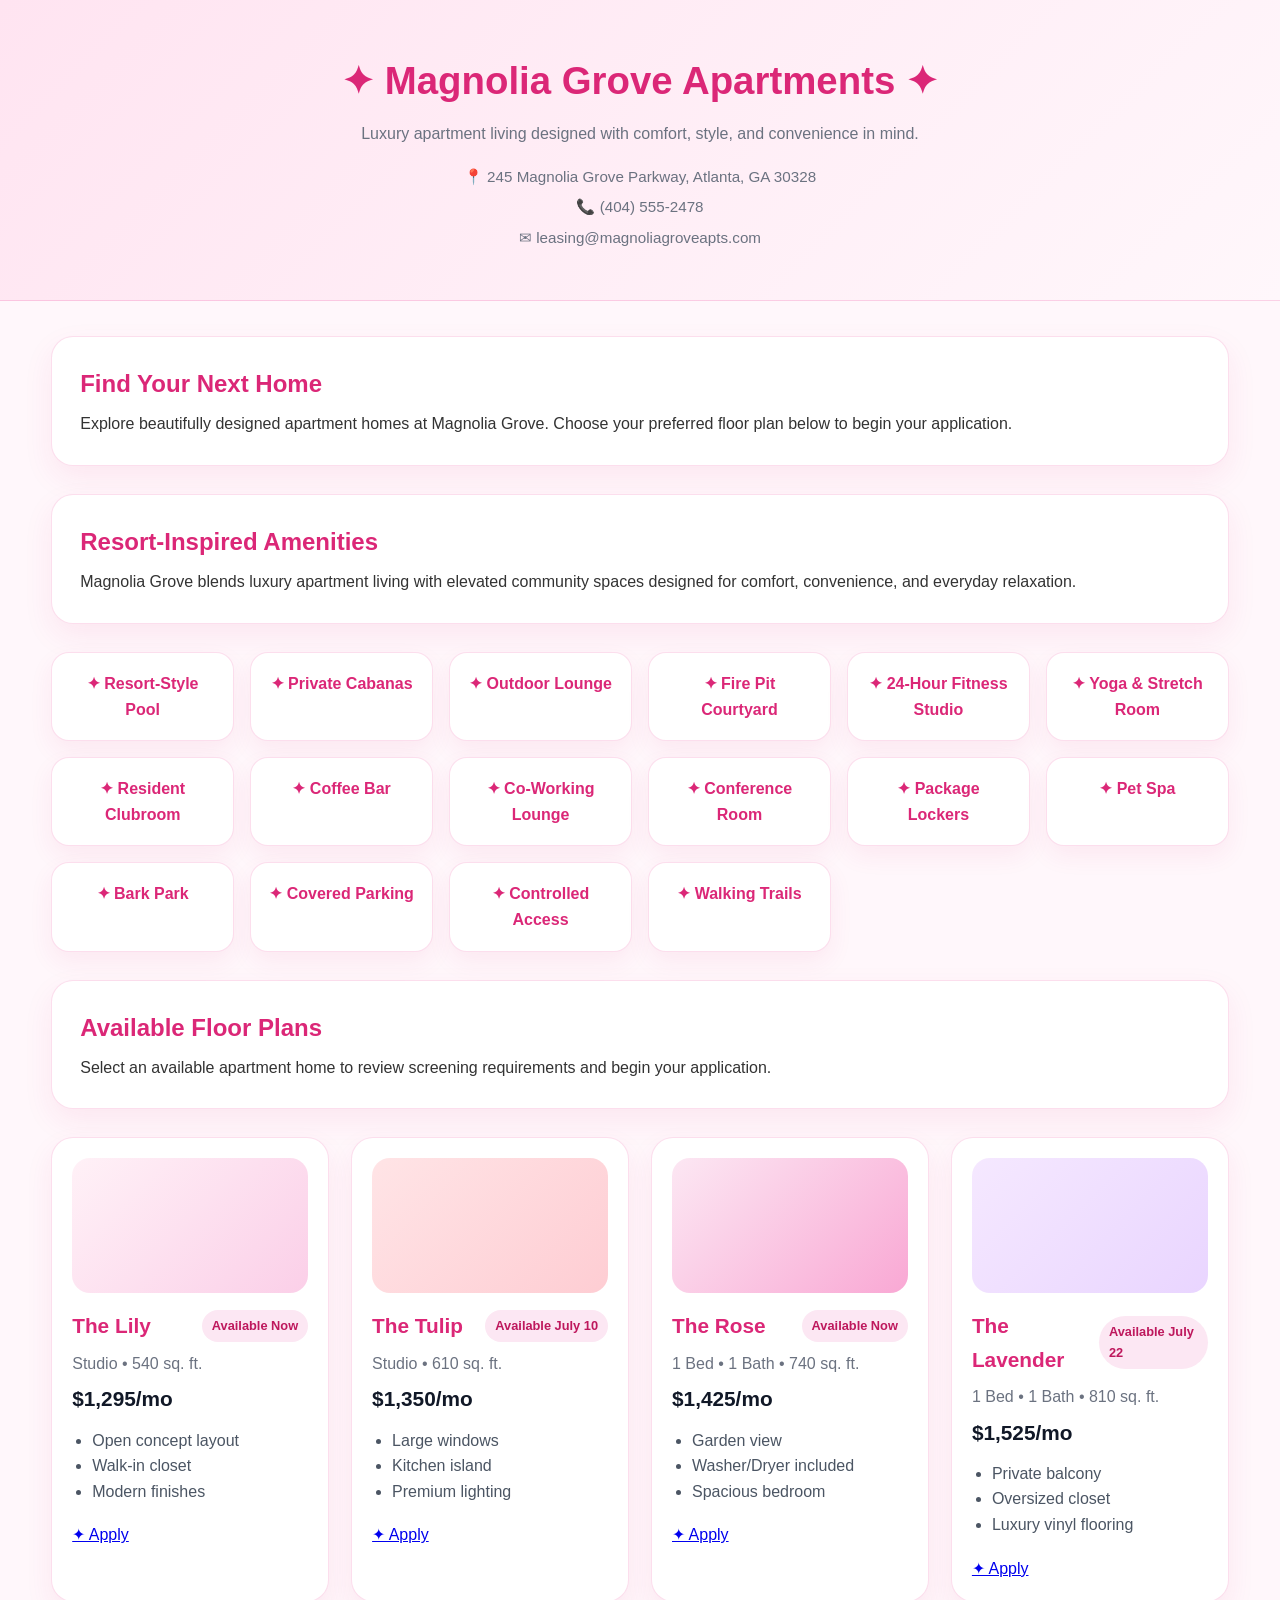
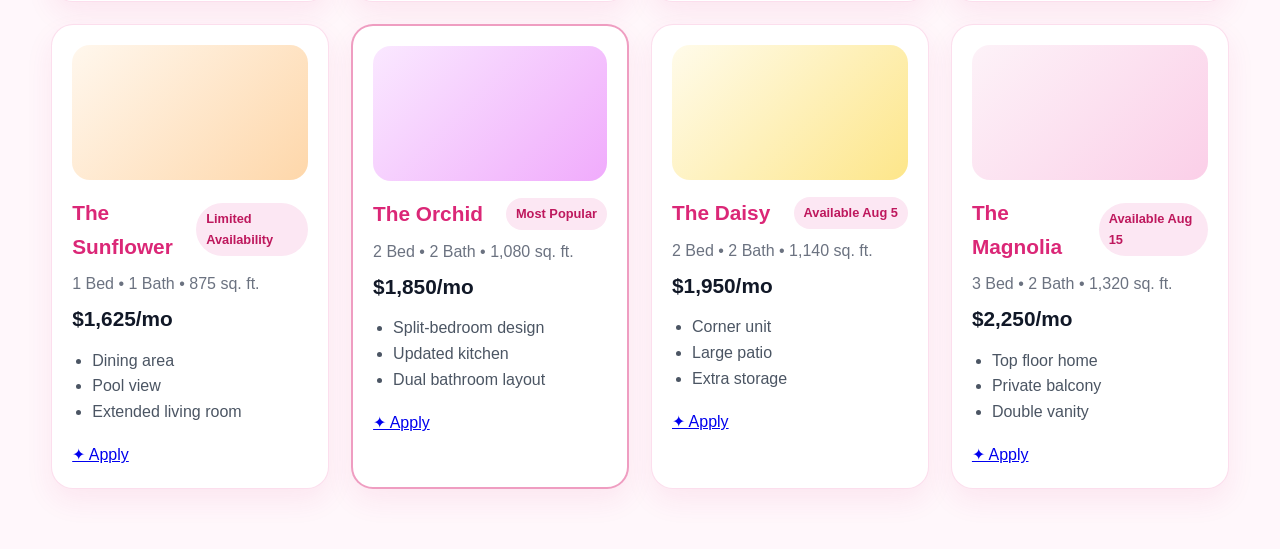
==== index.html @ 1a3f4cc1 "Update apartment descriptions and apply buttons" ====
<!DOCTYPE html>
<html lang="en">
<head>
  <meta charset="UTF-8" />
  <meta name="viewport" content="width=device-width, initial-scale=1.0" />
  <title>Magnolia Grove Apartments</title>
  <link rel="stylesheet" href="style.css" />
</head>
<body>

  <header class="site-header">
    <div>
      <h1>✦ Magnolia Grove Apartments ✦</h1>
      <p>Luxury apartment living designed with comfort, style, and convenience in mind.</p>

      <div class="contact-info">
        <p>📍 245 Magnolia Grove Parkway, Atlanta, GA 30328</p>
        <p>📞 (404) 555-2478</p>
        <p>✉ leasing@magnoliagroveapts.com</p>
      </div>
    </div>
  </header>

  <main class="container">

    <section class="hero-card">
      <h2>Find Your Next Home</h2>
      <p>
        Explore beautifully designed apartment homes at Magnolia Grove.
        Choose your preferred floor plan below to begin your application.
      </p>
    </section>

    <section class="hero-card">
      <h2>Resort-Inspired Amenities</h2>
      <p>
        Magnolia Grove blends luxury apartment living with elevated community spaces
        designed for comfort, convenience, and everyday relaxation.
      </p>
    </section>

    <section class="amenities-section">
      <div class="amenity-card">✦ Resort-Style Pool</div>
      <div class="amenity-card">✦ Private Cabanas</div>
      <div class="amenity-card">✦ Outdoor Lounge</div>
      <div class="amenity-card">✦ Fire Pit Courtyard</div>
      <div class="amenity-card">✦ 24-Hour Fitness Studio</div>
      <div class="amenity-card">✦ Yoga & Stretch Room</div>
      <div class="amenity-card">✦ Resident Clubroom</div>
      <div class="amenity-card">✦ Coffee Bar</div>
      <div class="amenity-card">✦ Co-Working Lounge</div>
      <div class="amenity-card">✦ Conference Room</div>
      <div class="amenity-card">✦ Package Lockers</div>
      <div class="amenity-card">✦ Pet Spa</div>
      <div class="amenity-card">✦ Bark Park</div>
      <div class="amenity-card">✦ Covered Parking</div>
      <div class="amenity-card">✦ Controlled Access</div>
      <div class="amenity-card">✦ Walking Trails</div>
    </section>

    <section class="hero-card">
      <h2>Available Floor Plans</h2>
      <p>Select an available apartment home to review screening requirements and begin your application.</p>
    </section>

    <section class="unit-grid">

      <div class="unit-card">
        <div class="unit-image lily"></div>
        <div class="unit-top">
          <h3>The Lily</h3>
          <span>Available Now</span>
        </div>
        <p class="unit-type">Studio • 540 sq. ft.</p>
        <p class="rent">$1,295/mo</p>
        <ul>
          <li>Open concept layout</li>
          <li>Walk-in closet</li>
          <li>Modern finishes</li>
        </ul>
        <a class="apply-icon" href="screening.html?unit=The%20Lily&rent=1295&details=Studio%20%E2%80%A2%20540%20sq.%20ft.">✦ Apply</a>
      </div>

      <div class="unit-card">
        <div class="unit-image tulip"></div>
        <div class="unit-top">
          <h3>The Tulip</h3>
          <span>Available July 10</span>
        </div>
        <p class="unit-type">Studio • 610 sq. ft.</p>
        <p class="rent">$1,350/mo</p>
        <ul>
          <li>Large windows</li>
          <li>Kitchen island</li>
          <li>Premium lighting</li>
        </ul>
        <a class="apply-icon" href="screening.html?unit=The%20Tulip&rent=1350&details=Studio%20%E2%80%A2%20610%20sq.%20ft.">✦ Apply</a>
      </div>

      <div class="unit-card">
        <div class="unit-image rose"></div>
        <div class="unit-top">
          <h3>The Rose</h3>
          <span>Available Now</span>
        </div>
        <p class="unit-type">1 Bed • 1 Bath • 740 sq. ft.</p>
        <p class="rent">$1,425/mo</p>
        <ul>
          <li>Garden view</li>
          <li>Washer/Dryer included</li>
          <li>Spacious bedroom</li>
        </ul>
        <a class="apply-icon" href="screening.html?unit=The%20Rose&rent=1425&details=1%20Bed%20%E2%80%A2%201%20Bath%20%E2%80%A2%20740%20sq.%20ft.">✦ Apply</a>
      </div>

      <div class="unit-card">
        <div class="unit-image lavender"></div>
        <div class="unit-top">
          <h3>The Lavender</h3>
          <span>Available July 22</span>
        </div>
        <p class="unit-type">1 Bed • 1 Bath • 810 sq. ft.</p>
        <p class="rent">$1,525/mo</p>
        <ul>
          <li>Private balcony</li>
          <li>Oversized closet</li>
          <li>Luxury vinyl flooring</li>
        </ul>
        <a class="apply-icon" href="screening.html?unit=The%20Lavender&rent=1525&details=1%20Bed%20%E2%80%A2%201%20Bath%20%E2%80%A2%20810%20sq.%20ft.">✦ Apply</a>
      </div>

      <div class="unit-card">
        <div class="unit-image sunflower"></div>
        <div class="unit-top">
          <h3>The Sunflower</h3>
          <span>Limited Availability</span>
        </div>
        <p class="unit-type">1 Bed • 1 Bath • 875 sq. ft.</p>
        <p class="rent">$1,625/mo</p>
        <ul>
          <li>Dining area</li>
          <li>Pool view</li>
          <li>Extended living room</li>
        </ul>
        <a class="apply-icon" href="screening.html?unit=The%20Sunflower&rent=1625&details=1%20Bed%20%E2%80%A2%201%20Bath%20%E2%80%A2%20875%20sq.%20ft.">✦ Apply</a>
      </div>

      <div class="unit-card featured">
        <div class="unit-image orchid"></div>
        <div class="unit-top">
          <h3>The Orchid</h3>
          <span>Most Popular</span>
        </div>
        <p class="unit-type">2 Bed • 2 Bath • 1,080 sq. ft.</p>
        <p class="rent">$1,850/mo</p>
        <ul>
          <li>Split-bedroom design</li>
          <li>Updated kitchen</li>
          <li>Dual bathroom layout</li>
        </ul>
        <a class="apply-icon" href="screening.html?unit=The%20Orchid&rent=1850&details=2%20Bed%20%E2%80%A2%202%20Bath%20%E2%80%A2%201080%20sq.%20ft.">✦ Apply</a>
      </div>

      <div class="unit-card">
        <div class="unit-image daisy"></div>
        <div class="unit-top">
          <h3>The Daisy</h3>
          <span>Available Aug 5</span>
        </div>
        <p class="unit-type">2 Bed • 2 Bath • 1,140 sq. ft.</p>
        <p class="rent">$1,950/mo</p>
        <ul>
          <li>Corner unit</li>
          <li>Large patio</li>
          <li>Extra storage</li>
        </ul>
        <a class="apply-icon" href="screening.html?unit=The%20Daisy&rent=1950&details=2%20Bed%20%E2%80%A2%202%20Bath%20%E2%80%A2%201140%20sq.%20ft.">✦ Apply</a>
      </div>

      <div class="unit-card">
        <div class="unit-image magnolia"></div>
        <div class="unit-top">
          <h3>The Magnolia</h3>
          <span>Available Aug 15</span>
        </div>
        <p class="unit-type">3 Bed • 2 Bath • 1,320 sq. ft.</p>
        <p class="rent">$2,250/mo</p>
        <ul>
          <li>Top floor home</li>
          <li>Private balcony</li>
          <li>Double vanity</li>
        </ul>
        <a class="apply-icon" href="screening.html?unit=The%20Magnolia&rent=2250&details=3%20Bed%20%E2%80%A2%202%20Bath%20%E2%80%A2%201320%20sq.%20ft.">✦ Apply</a>
      </div>

    </section>

  </main>

</body>
</html>
---- style.css ----
* {
  margin: 0;
  padding: 0;
  box-sizing: border-box;
}

body {
  font-family: Arial, sans-serif;
  background: #fff7fb;
  color: #333;
  line-height: 1.6;
}

.site-header {
  background: linear-gradient(135deg, #ffe4f1, #fff7fb);
  border-bottom: 1px solid rgba(236, 72, 153, 0.2);
  padding: 50px 20px;
  text-align: center;
}

.site-header h1 {
  color: #db2777;
  font-size: 2.4rem;
  margin-bottom: 10px;
}

.site-header p {
  color: #6b7280;
  max-width: 700px;
  margin: 0 auto;
}

.contact-info {
  margin-top: 18px;
  display: grid;
  gap: 6px;
  color: #4b5563;
  font-size: 0.95rem;
}

.container {
  width: 92%;
  max-width: 1180px;
  margin: 0 auto;
  padding: 35px 0 60px;
}

.hero-card {
  background: white;
  border: 1px solid rgba(236, 72, 153, 0.18);
  border-radius: 22px;
  padding: 28px;
  margin-bottom: 28px;
  box-shadow: 0 12px 30px rgba(219, 39, 119, 0.08);
}

.hero-card h2 {
  color: #db2777;
  margin-bottom: 8px;
}

.amenities-section {
  display: grid;
  grid-template-columns: repeat(auto-fit, minmax(160px, 1fr));
  gap: 16px;
  margin-bottom: 28px;
}

.amenity-card {
  background: white;
  border: 1px solid rgba(236, 72, 153, 0.18);
  border-radius: 18px;
  padding: 18px;
  text-align: center;
  color: #db2777;
  font-weight: 700;
  box-shadow: 0 10px 24px rgba(219, 39, 119, 0.07);
}

.unit-grid {
  display: grid;
  grid-template-columns: repeat(auto-fit, minmax(260px, 1fr));
  gap: 22px;
}

.unit-card {
  background: white;
  border: 1px solid rgba(236, 72, 153, 0.18);
  border-radius: 22px;
  padding: 20px;
  box-shadow: 0 12px 28px rgba(219, 39, 119, 0.08);
}

.unit-card.featured {
  border: 2px solid rgba(219, 39, 119, 0.45);
}

.unit-image {
  height: 135px;
  border-radius: 18px;
  margin-bottom: 16px;
  background-size: cover;
  background-position: center;
}

.lily {
  background: linear-gradient(135deg, #fff1f7, #fbcfe8);
}

.tulip {
  background: linear-gradient(135deg, #ffe4e6, #fecdd3);
}

.rose {
  background: linear-gradient(135deg, #fce7f3, #f9a8d4);
}

.lavender {
  background: linear-gradient(135deg, #f5e8ff, #e9d5ff);
}

.sunflower {
  background: linear-gradient(135deg, #fff7ed, #fed7aa);
}

.orchid {
  background: linear-gradient(135deg, #fae8ff, #f0abfc);
}

.daisy {
  background: linear-gradient(135deg, #fffbea, #fde68a);
}

.magnolia {
  background: linear-gradient(135deg, #fdf2f8, #fbcfe8);
}

.unit-top {
  display: flex;
  justify-content: space-between;
  align-items: center;
  gap: 10px;
  margin-bottom: 8px;
}

.unit-top h3 {
  color: #db2777;
  font-size: 1.3rem;
}

.unit-top span {
  background: #fce7f3;
  color: #be185d;
  padding: 6px 10px;
  border-radius: 999px;
  font-size: 0.8rem;
  font-weight: 700;
}

.unit-type {
  color: #6b7280;
  margin-bottom: 6px;
}

.rent {
  color: #111827;
  font-size: 1.3rem;
  font-weight: 800;
  margin-bottom: 12px;
}

.unit-card ul {
  margin-left: 20px;
  margin-bottom: 18px;
  color: #4b5563;
}

.btn,
button {
  display: inline-block;
  width: 100%;
  background: #ec4899;
  color: white;
  border: none;
  border-radius: 12px;
  padding: 13px 18px;
  text-align: center;
  text-decoration: none;
  font-weight: 700;
  cursor: pointer;
}

.btn:hover,
button:hover {
  background: #db2777;
}
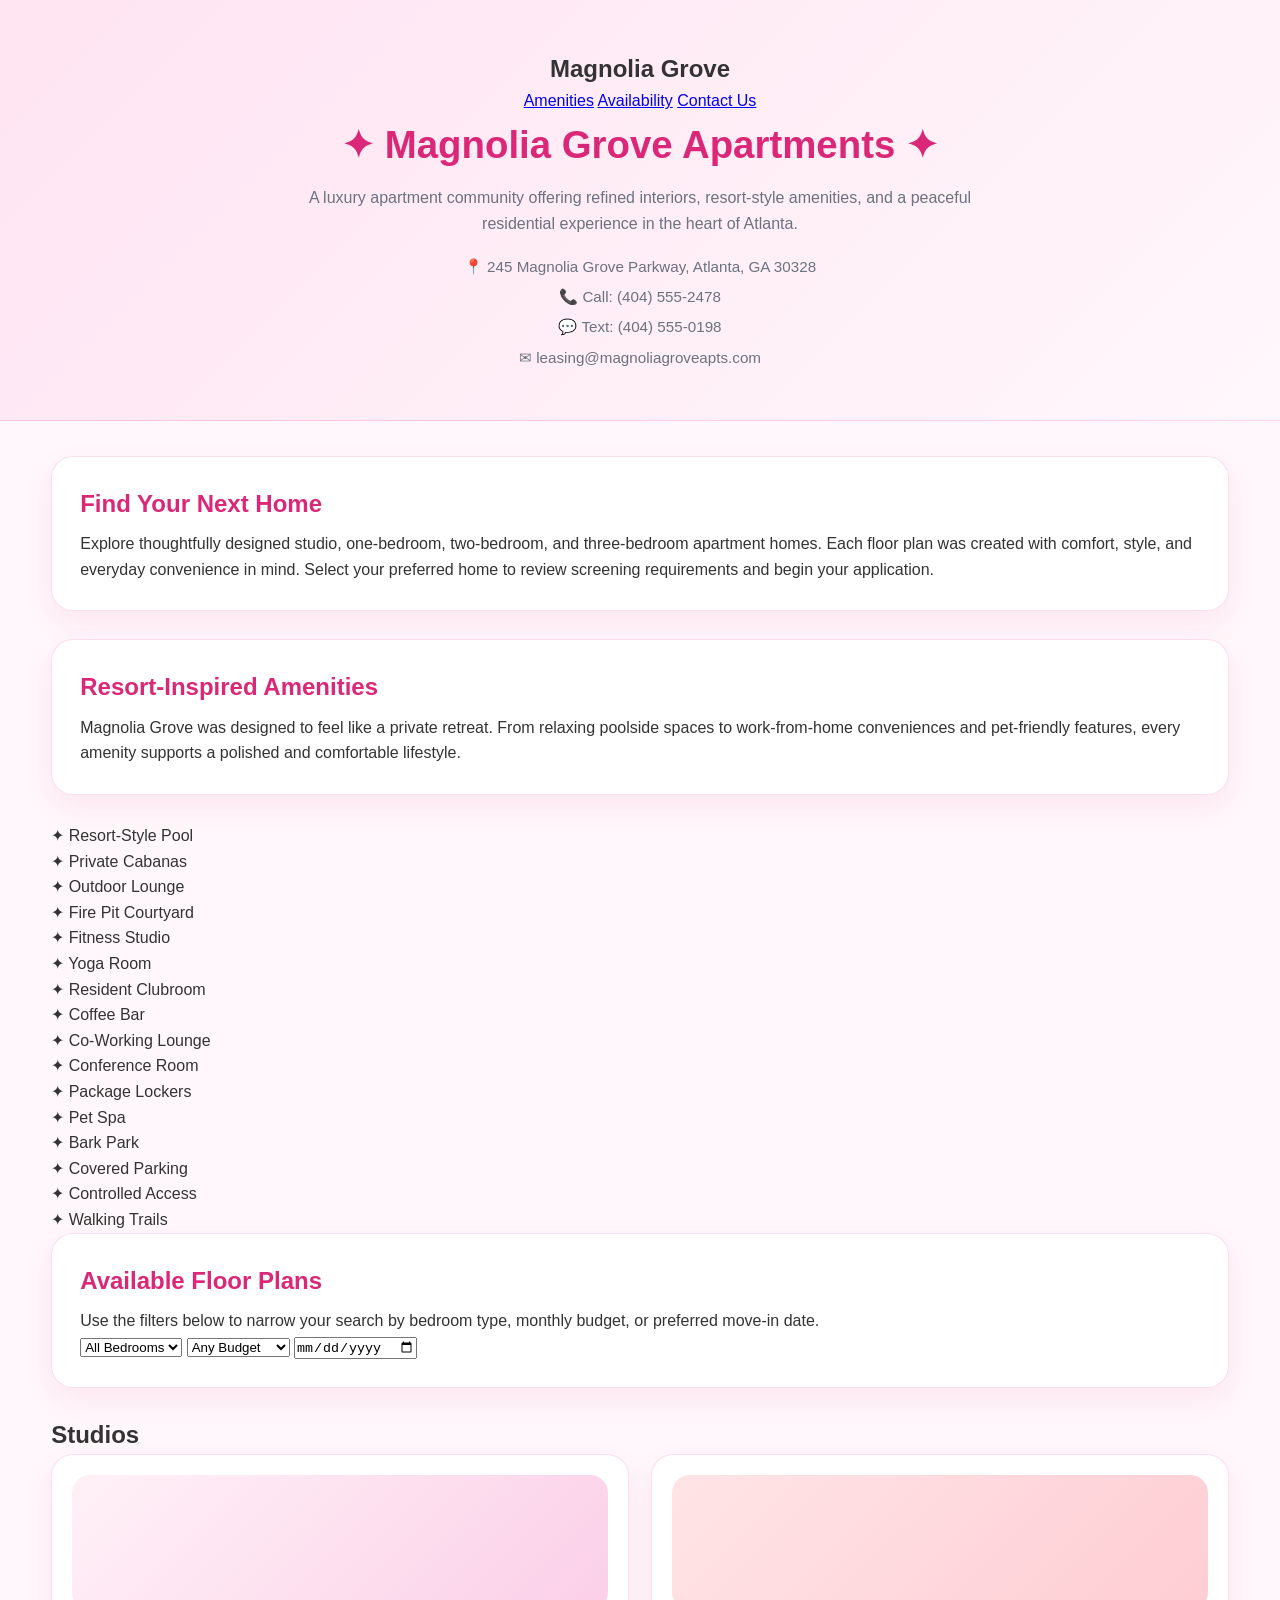
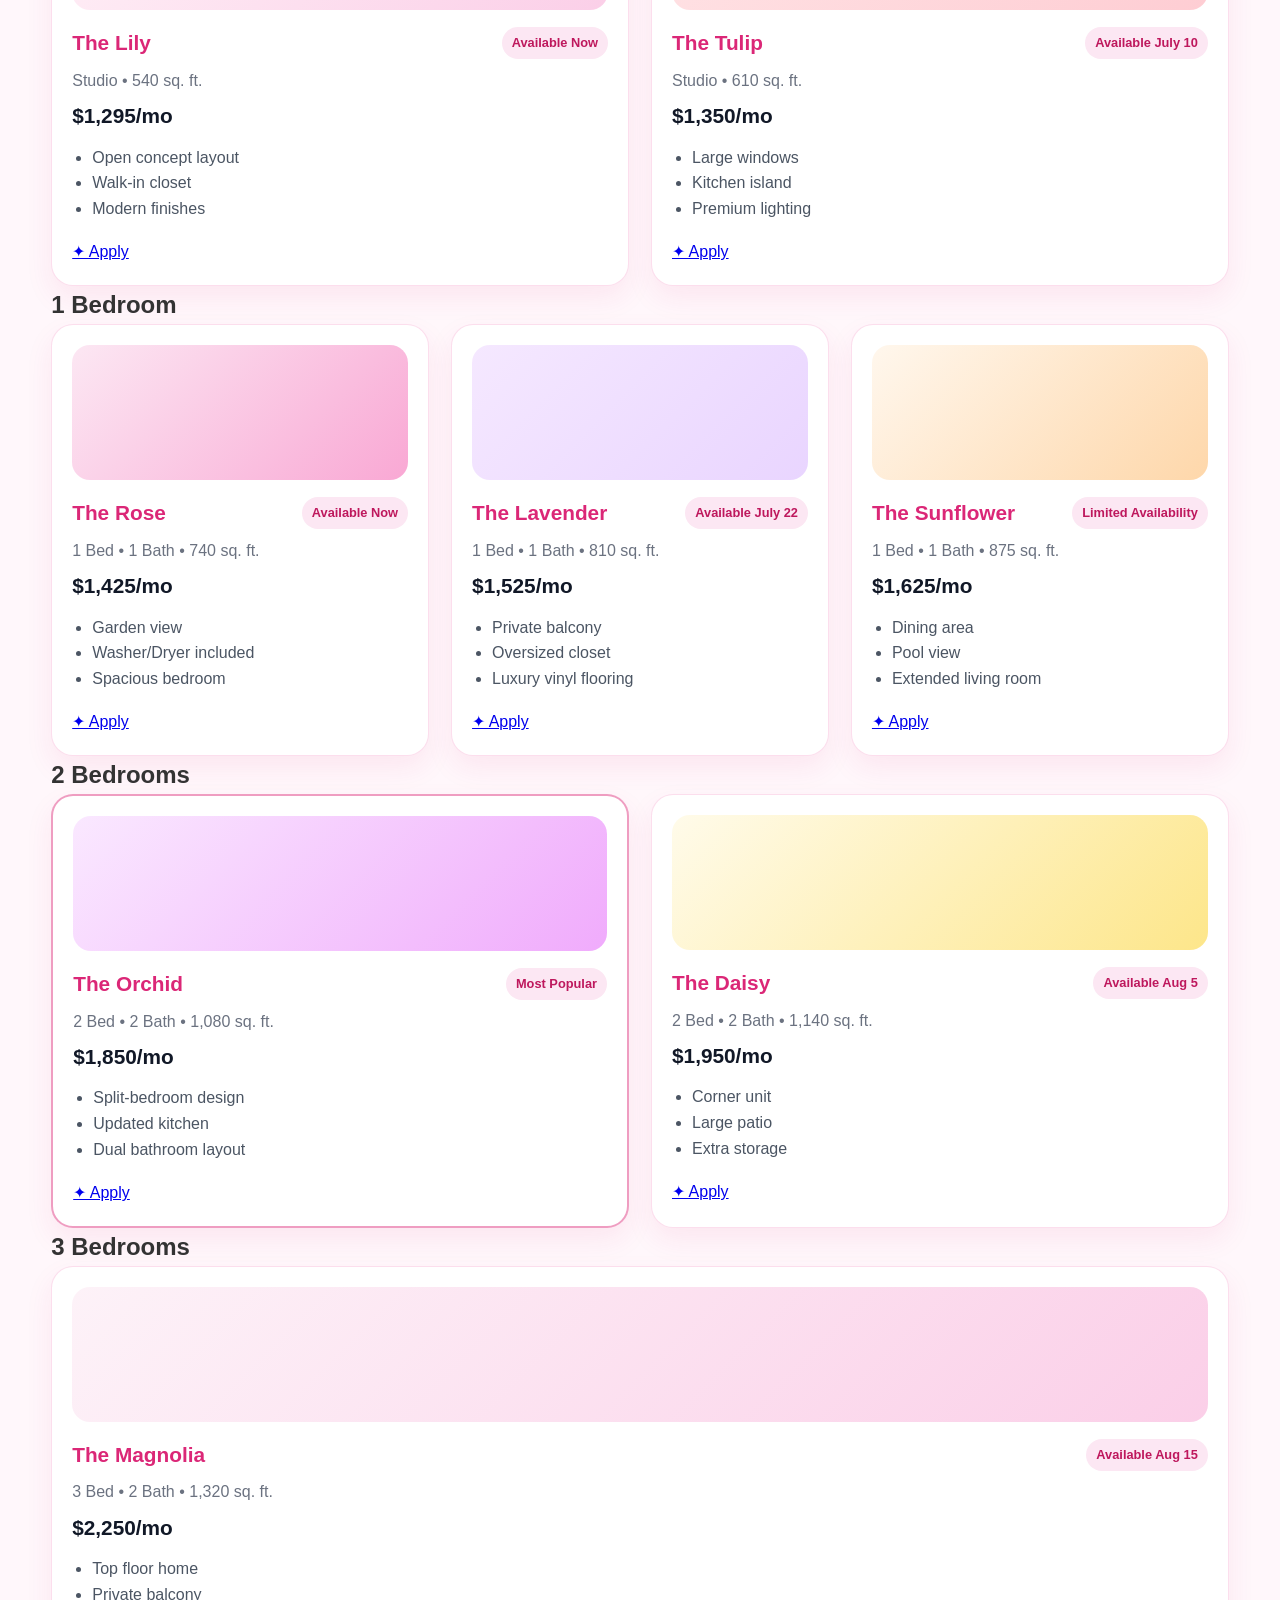
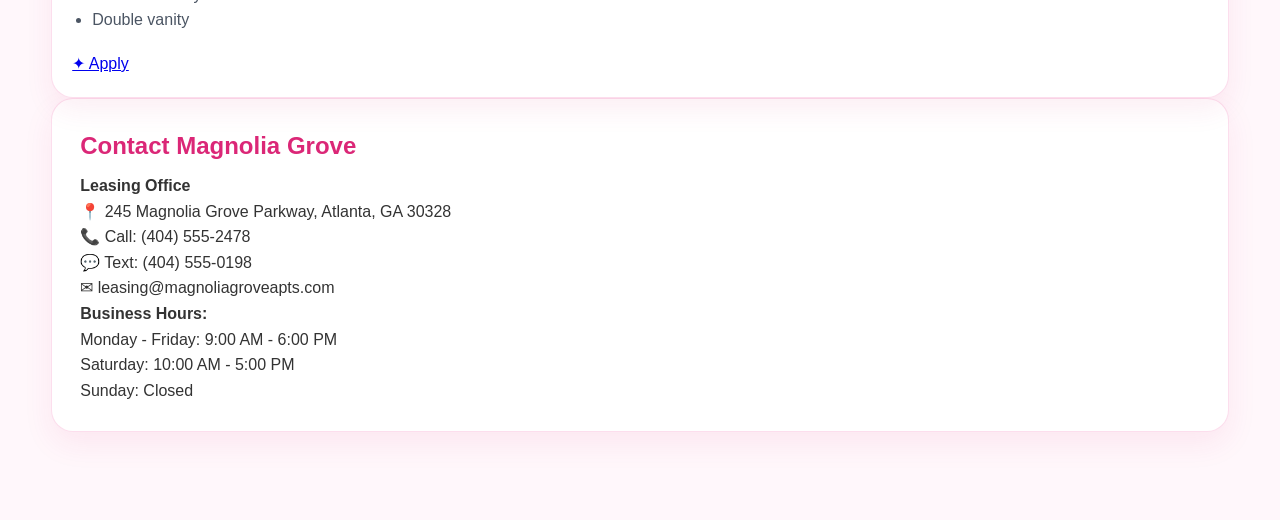
==== commit a14c6d73: "Revise header and hero sections in index.html" ====
--- a/index.html
+++ b/index.html
@@ -8,62 +8,103 @@
 </head>
 <body>
 
-  <header class="site-header">
+<header class="site-header" id="home">
+  <nav class="navbar">
+    <h2>Magnolia Grove</h2>
     <div>
-      <h1>✦ Magnolia Grove Apartments ✦</h1>
-      <p>Luxury apartment living designed with comfort, style, and convenience in mind.</p>
-
-      <div class="contact-info">
-        <p>📍 245 Magnolia Grove Parkway, Atlanta, GA 30328</p>
-        <p>📞 (404) 555-2478</p>
-        <p>✉ leasing@magnoliagroveapts.com</p>
-      </div>
-    </div>
-  </header>
-
-  <main class="container">
-
-    <section class="hero-card">
-      <h2>Find Your Next Home</h2>
-      <p>
-        Explore beautifully designed apartment homes at Magnolia Grove.
-        Choose your preferred floor plan below to begin your application.
-      </p>
-    </section>
-
-    <section class="hero-card">
-      <h2>Resort-Inspired Amenities</h2>
-      <p>
-        Magnolia Grove blends luxury apartment living with elevated community spaces
-        designed for comfort, convenience, and everyday relaxation.
-      </p>
-    </section>
-
-    <section class="amenities-section">
-      <div class="amenity-card">✦ Resort-Style Pool</div>
-      <div class="amenity-card">✦ Private Cabanas</div>
-      <div class="amenity-card">✦ Outdoor Lounge</div>
-      <div class="amenity-card">✦ Fire Pit Courtyard</div>
-      <div class="amenity-card">✦ 24-Hour Fitness Studio</div>
-      <div class="amenity-card">✦ Yoga & Stretch Room</div>
-      <div class="amenity-card">✦ Resident Clubroom</div>
-      <div class="amenity-card">✦ Coffee Bar</div>
-      <div class="amenity-card">✦ Co-Working Lounge</div>
-      <div class="amenity-card">✦ Conference Room</div>
-      <div class="amenity-card">✦ Package Lockers</div>
-      <div class="amenity-card">✦ Pet Spa</div>
-      <div class="amenity-card">✦ Bark Park</div>
-      <div class="amenity-card">✦ Covered Parking</div>
-      <div class="amenity-card">✦ Controlled Access</div>
-      <div class="amenity-card">✦ Walking Trails</div>
-    </section>
-
-    <section class="hero-card">
-      <h2>Available Floor Plans</h2>
-      <p>Select an available apartment home to review screening requirements and begin your application.</p>
-    </section>
-
-    <section class="unit-grid">
+      <a href="#amenities">Amenities</a>
+      <a href="#availability">Availability</a>
+      <a href="#contact">Contact Us</a>
+    </div>
+  </nav>
+
+  <div class="hero-content">
+    <h1>✦ Magnolia Grove Apartments ✦</h1>
+    <p>
+      A luxury apartment community offering refined interiors, resort-style amenities,
+      and a peaceful residential experience in the heart of Atlanta.
+    </p>
+
+    <div class="contact-info">
+      <p>📍 245 Magnolia Grove Parkway, Atlanta, GA 30328</p>
+      <p>📞 Call: (404) 555-2478</p>
+      <p>💬 Text: (404) 555-0198</p>
+      <p>✉ leasing@magnoliagroveapts.com</p>
+    </div>
+  </div>
+</header>
+
+<main class="container">
+
+  <section class="hero-card">
+    <h2>Find Your Next Home</h2>
+    <p>
+      Explore thoughtfully designed studio, one-bedroom, two-bedroom, and three-bedroom
+      apartment homes. Each floor plan was created with comfort, style, and everyday
+      convenience in mind. Select your preferred home to review screening requirements
+      and begin your application.
+    </p>
+  </section>
+
+  <section class="hero-card" id="amenities">
+    <h2>Resort-Inspired Amenities</h2>
+    <p>
+      Magnolia Grove was designed to feel like a private retreat. From relaxing poolside
+      spaces to work-from-home conveniences and pet-friendly features, every amenity
+      supports a polished and comfortable lifestyle.
+    </p>
+  </section>
+
+  <section class="amenities-luxury">
+    <div>✦ Resort-Style Pool</div>
+    <div>✦ Private Cabanas</div>
+    <div>✦ Outdoor Lounge</div>
+    <div>✦ Fire Pit Courtyard</div>
+    <div>✦ Fitness Studio</div>
+    <div>✦ Yoga Room</div>
+    <div>✦ Resident Clubroom</div>
+    <div>✦ Coffee Bar</div>
+    <div>✦ Co-Working Lounge</div>
+    <div>✦ Conference Room</div>
+    <div>✦ Package Lockers</div>
+    <div>✦ Pet Spa</div>
+    <div>✦ Bark Park</div>
+    <div>✦ Covered Parking</div>
+    <div>✦ Controlled Access</div>
+    <div>✦ Walking Trails</div>
+  </section>
+
+  <section class="hero-card" id="availability">
+    <h2>Available Floor Plans</h2>
+    <p>
+      Use the filters below to narrow your search by bedroom type, monthly budget,
+      or preferred move-in date.
+    </p>
+
+    <div class="filter-bar">
+      <select>
+        <option>All Bedrooms</option>
+        <option>Studio</option>
+        <option>1 Bedroom</option>
+        <option>2 Bedrooms</option>
+        <option>3 Bedrooms</option>
+      </select>
+
+      <select>
+        <option>Any Budget</option>
+        <option>Under $1,400</option>
+        <option>Under $1,600</option>
+        <option>Under $2,000</option>
+        <option>Under $2,500</option>
+      </select>
+
+      <input type="date">
+    </div>
+  </section>
+
+  <section class="floorplan-section">
+    <h2>Studios</h2>
+    <div class="unit-grid">
 
       <div class="unit-card">
         <div class="unit-image lily"></div>
@@ -97,6 +138,13 @@
         <a class="apply-icon" href="screening.html?unit=The%20Tulip&rent=1350&details=Studio%20%E2%80%A2%20610%20sq.%20ft.">✦ Apply</a>
       </div>
 
+    </div>
+  </section>
+
+  <section class="floorplan-section">
+    <h2>1 Bedroom</h2>
+    <div class="unit-grid">
+
       <div class="unit-card">
         <div class="unit-image rose"></div>
         <div class="unit-top">
@@ -145,6 +193,13 @@
         <a class="apply-icon" href="screening.html?unit=The%20Sunflower&rent=1625&details=1%20Bed%20%E2%80%A2%201%20Bath%20%E2%80%A2%20875%20sq.%20ft.">✦ Apply</a>
       </div>
 
+    </div>
+  </section>
+
+  <section class="floorplan-section">
+    <h2>2 Bedrooms</h2>
+    <div class="unit-grid">
+
       <div class="unit-card featured">
         <div class="unit-image orchid"></div>
         <div class="unit-top">
@@ -177,6 +232,13 @@
         <a class="apply-icon" href="screening.html?unit=The%20Daisy&rent=1950&details=2%20Bed%20%E2%80%A2%202%20Bath%20%E2%80%A2%201140%20sq.%20ft.">✦ Apply</a>
       </div>
 
+    </div>
+  </section>
+
+  <section class="floorplan-section">
+    <h2>3 Bedrooms</h2>
+    <div class="unit-grid">
+
       <div class="unit-card">
         <div class="unit-image magnolia"></div>
         <div class="unit-top">
@@ -193,9 +255,23 @@
         <a class="apply-icon" href="screening.html?unit=The%20Magnolia&rent=2250&details=3%20Bed%20%E2%80%A2%202%20Bath%20%E2%80%A2%201320%20sq.%20ft.">✦ Apply</a>
       </div>
 
-    </section>
-
-  </main>
+    </div>
+  </section>
+
+  <section class="hero-card contact-card" id="contact">
+    <h2>Contact Magnolia Grove</h2>
+    <p><strong>Leasing Office</strong></p>
+    <p>📍 245 Magnolia Grove Parkway, Atlanta, GA 30328</p>
+    <p>📞 Call: (404) 555-2478</p>
+    <p>💬 Text: (404) 555-0198</p>
+    <p>✉ leasing@magnoliagroveapts.com</p>
+    <p><strong>Business Hours:</strong></p>
+    <p>Monday - Friday: 9:00 AM - 6:00 PM</p>
+    <p>Saturday: 10:00 AM - 5:00 PM</p>
+    <p>Sunday: Closed</p>
+  </section>
+
+</main>
 
 </body>
 </html>
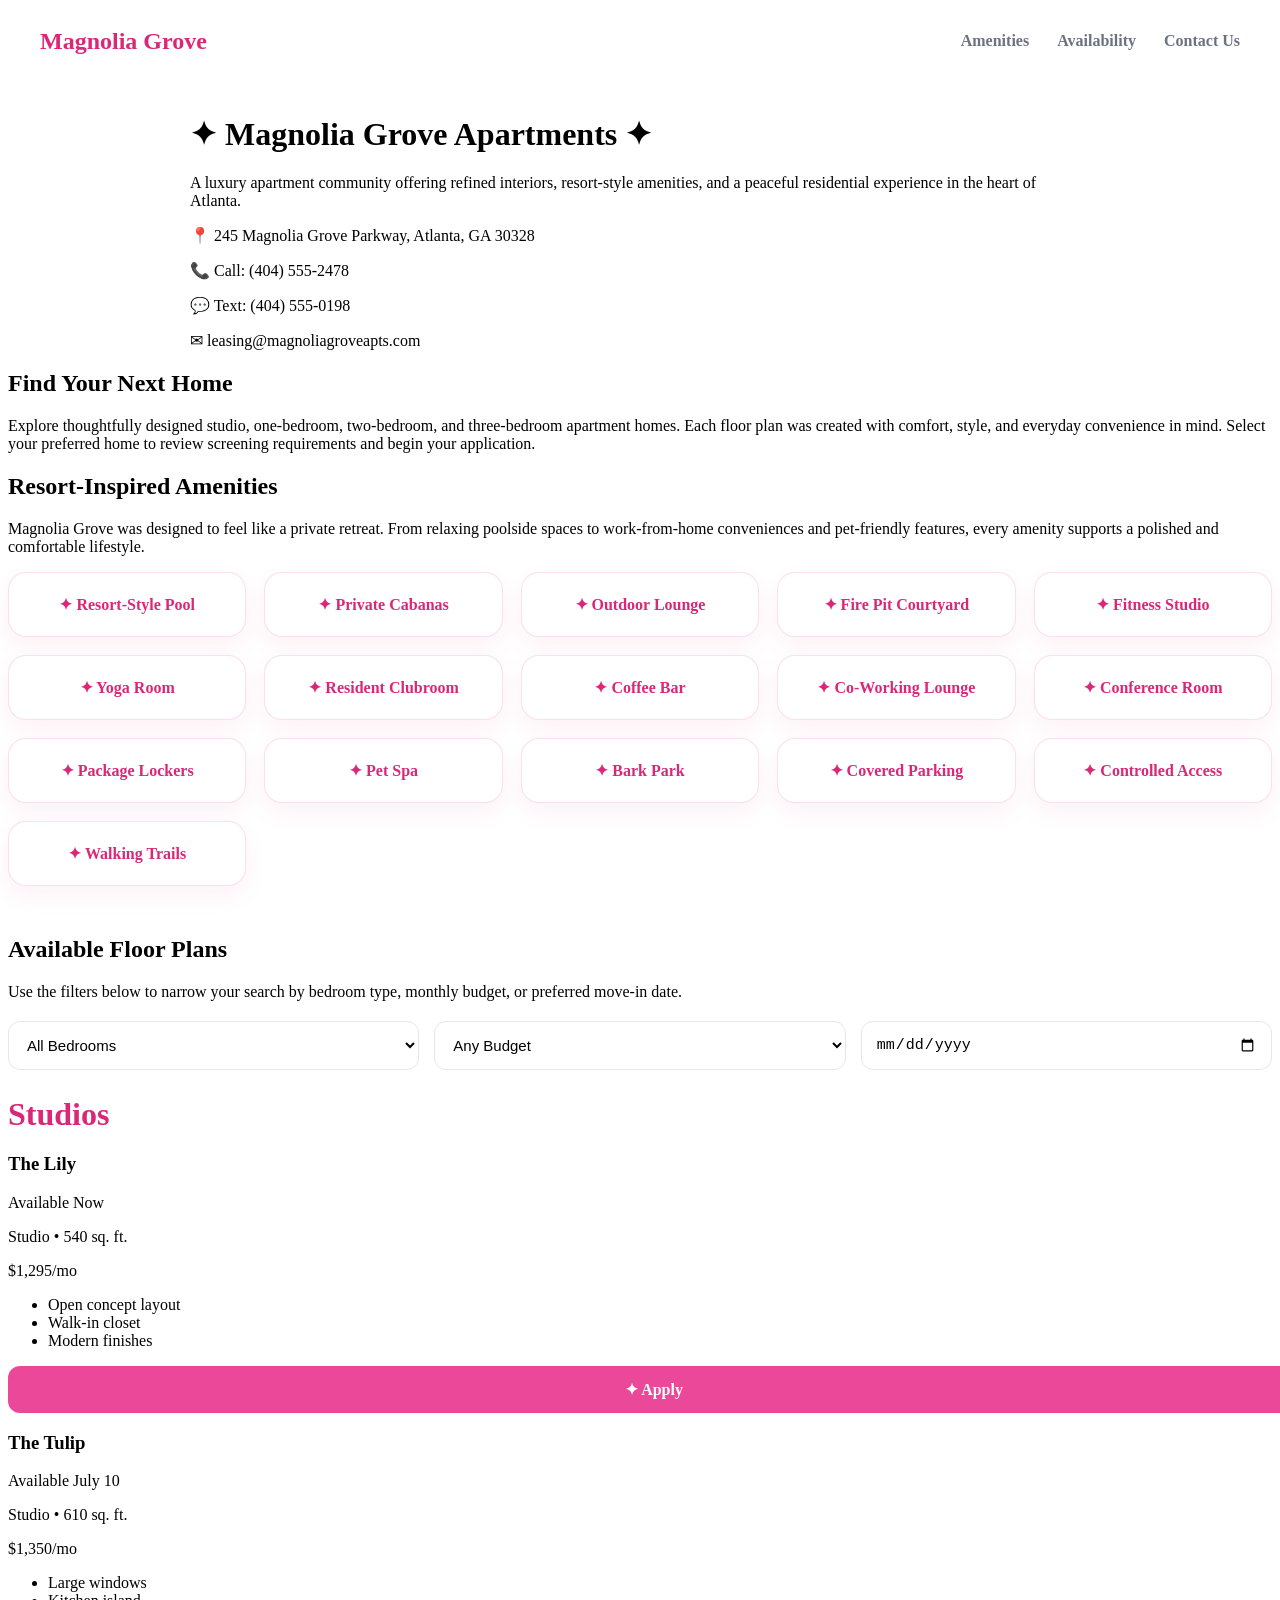
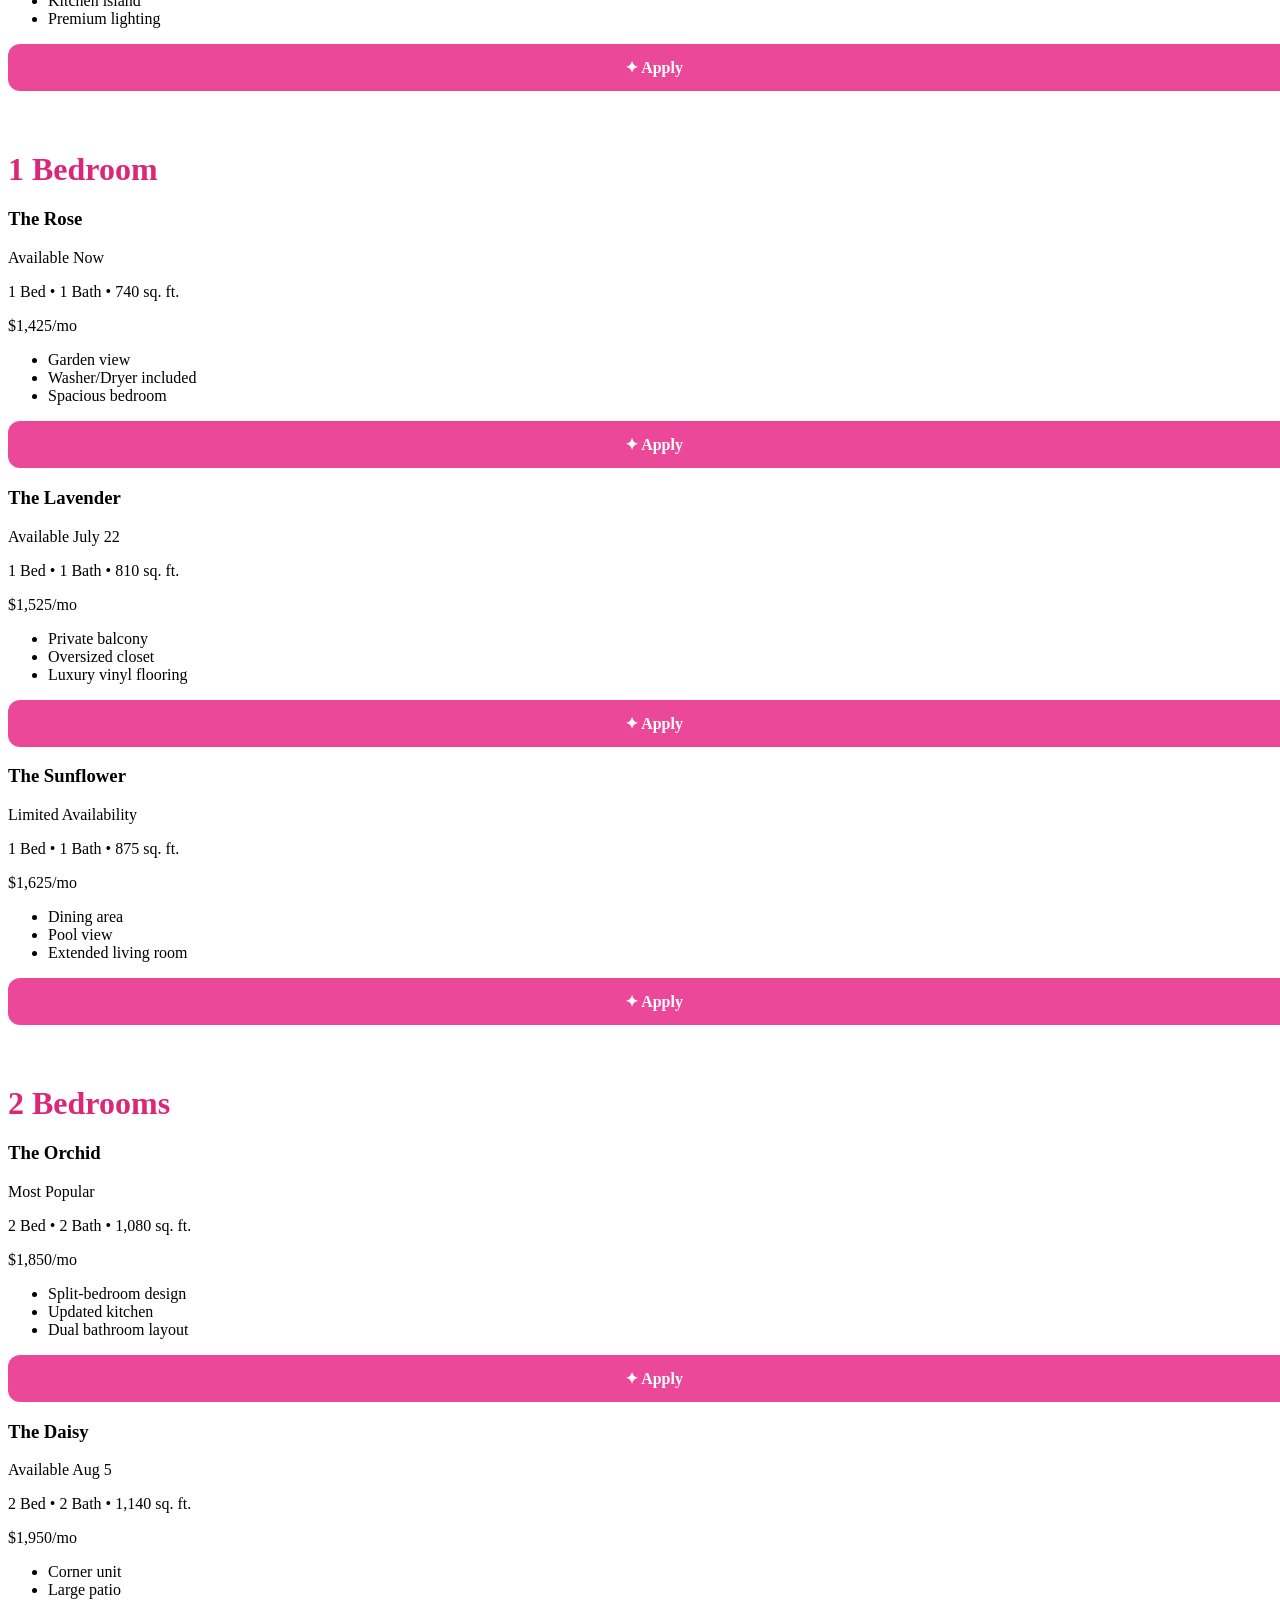
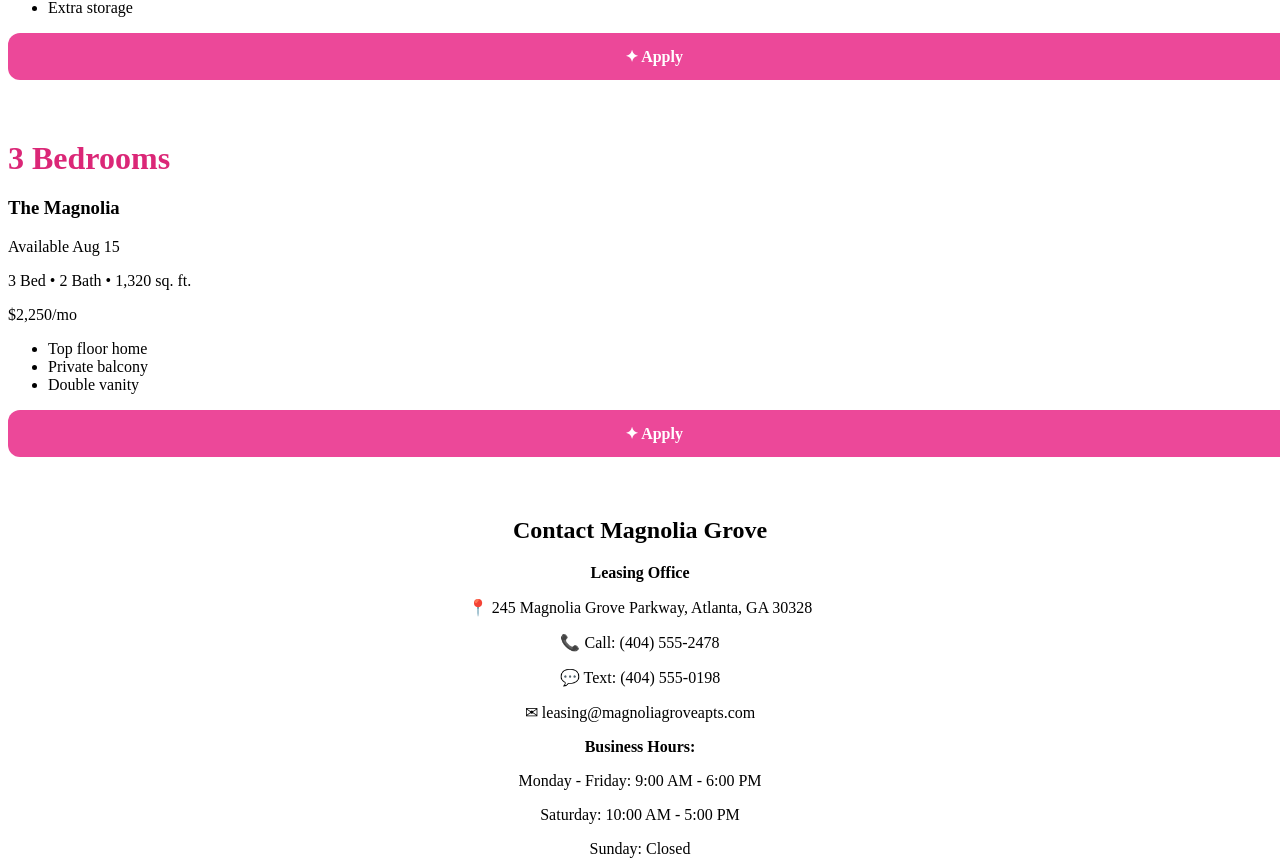
==== commit cae21fcc: "Add grouped floor plans and working filters Added filters for bedroom count, budget, and move-in dat" ====
--- a/index.html
+++ b/index.html
@@ -82,23 +82,23 @@
     </p>
 
     <div class="filter-bar">
-      <select>
-        <option>All Bedrooms</option>
-        <option>Studio</option>
-        <option>1 Bedroom</option>
-        <option>2 Bedrooms</option>
-        <option>3 Bedrooms</option>
+      <select id="bedroomFilter">
+        <option value="all">All Bedrooms</option>
+        <option value="studio">Studio</option>
+        <option value="1">1 Bedroom</option>
+        <option value="2">2 Bedrooms</option>
+        <option value="3">3 Bedrooms</option>
       </select>
 
-      <select>
-        <option>Any Budget</option>
-        <option>Under $1,400</option>
-        <option>Under $1,600</option>
-        <option>Under $2,000</option>
-        <option>Under $2,500</option>
+      <select id="budgetFilter">
+        <option value="all">Any Budget</option>
+        <option value="1400">Under $1,400</option>
+        <option value="1600">Under $1,600</option>
+        <option value="2000">Under $2,000</option>
+        <option value="2500">Under $2,500</option>
       </select>
 
-      <input type="date">
+      <input type="date" id="moveInFilter">
     </div>
   </section>
 
@@ -106,7 +106,7 @@
     <h2>Studios</h2>
     <div class="unit-grid">
 
-      <div class="unit-card">
+      <div class="unit-card" data-bedrooms="studio" data-rent="1295" data-available="2026-06-01">
         <div class="unit-image lily"></div>
         <div class="unit-top">
           <h3>The Lily</h3>
@@ -122,7 +122,7 @@
         <a class="apply-icon" href="screening.html?unit=The%20Lily&rent=1295&details=Studio%20%E2%80%A2%20540%20sq.%20ft.">✦ Apply</a>
       </div>
 
-      <div class="unit-card">
+      <div class="unit-card" data-bedrooms="studio" data-rent="1350" data-available="2026-07-10">
         <div class="unit-image tulip"></div>
         <div class="unit-top">
           <h3>The Tulip</h3>
@@ -145,7 +145,7 @@
     <h2>1 Bedroom</h2>
     <div class="unit-grid">
 
-      <div class="unit-card">
+      <div class="unit-card" data-bedrooms="1" data-rent="1425" data-available="2026-06-01">
         <div class="unit-image rose"></div>
         <div class="unit-top">
           <h3>The Rose</h3>
@@ -161,7 +161,7 @@
         <a class="apply-icon" href="screening.html?unit=The%20Rose&rent=1425&details=1%20Bed%20%E2%80%A2%201%20Bath%20%E2%80%A2%20740%20sq.%20ft.">✦ Apply</a>
       </div>
 
-      <div class="unit-card">
+      <div class="unit-card" data-bedrooms="1" data-rent="1525" data-available="2026-07-22">
         <div class="unit-image lavender"></div>
         <div class="unit-top">
           <h3>The Lavender</h3>
@@ -177,7 +177,7 @@
         <a class="apply-icon" href="screening.html?unit=The%20Lavender&rent=1525&details=1%20Bed%20%E2%80%A2%201%20Bath%20%E2%80%A2%20810%20sq.%20ft.">✦ Apply</a>
       </div>
 
-      <div class="unit-card">
+      <div class="unit-card" data-bedrooms="1" data-rent="1625" data-available="2026-06-15">
         <div class="unit-image sunflower"></div>
         <div class="unit-top">
           <h3>The Sunflower</h3>
@@ -200,7 +200,7 @@
     <h2>2 Bedrooms</h2>
     <div class="unit-grid">
 
-      <div class="unit-card featured">
+      <div class="unit-card featured" data-bedrooms="2" data-rent="1850" data-available="2026-06-01">
         <div class="unit-image orchid"></div>
         <div class="unit-top">
           <h3>The Orchid</h3>
@@ -216,7 +216,7 @@
         <a class="apply-icon" href="screening.html?unit=The%20Orchid&rent=1850&details=2%20Bed%20%E2%80%A2%202%20Bath%20%E2%80%A2%201080%20sq.%20ft.">✦ Apply</a>
       </div>
 
-      <div class="unit-card">
+      <div class="unit-card" data-bedrooms="2" data-rent="1950" data-available="2026-08-05">
         <div class="unit-image daisy"></div>
         <div class="unit-top">
           <h3>The Daisy</h3>
@@ -239,7 +239,7 @@
     <h2>3 Bedrooms</h2>
     <div class="unit-grid">
 
-      <div class="unit-card">
+      <div class="unit-card" data-bedrooms="3" data-rent="2250" data-available="2026-08-15">
         <div class="unit-image magnolia"></div>
         <div class="unit-top">
           <h3>The Magnolia</h3>
@@ -273,5 +273,34 @@
 
 </main>
 
+<script>
+  const bedroomFilter = document.getElementById("bedroomFilter");
+  const budgetFilter = document.getElementById("budgetFilter");
+  const moveInFilter = document.getElementById("moveInFilter");
+  const units = document.querySelectorAll(".unit-card");
+
+  function filterUnits() {
+    const bedroomValue = bedroomFilter.value;
+    const budgetValue = budgetFilter.value;
+    const moveInValue = moveInFilter.value;
+
+    units.forEach(unit => {
+      const bedrooms = unit.dataset.bedrooms;
+      const rent = Number(unit.dataset.rent);
+      const availableDate = unit.dataset.available;
+
+      const bedroomMatch = bedroomValue === "all" || bedrooms === bedroomValue;
+      const budgetMatch = budgetValue === "all" || rent <= Number(budgetValue);
+      const moveInMatch = !moveInValue || availableDate <= moveInValue;
+
+      unit.style.display = bedroomMatch && budgetMatch && moveInMatch ? "block" : "none";
+    });
+  }
+
+  bedroomFilter.addEventListener("change", filterUnits);
+  budgetFilter.addEventListener("change", filterUnits);
+  moveInFilter.addEventListener("change", filterUnits);
+</script>
+
 </body>
 </html>
--- a/style.css
+++ b/style.css
@@ -1,196 +1,149 @@
-* {
-  margin: 0;
-  padding: 0;
-  box-sizing: border-box;
+/* =========================
+   NAVIGATION
+========================= */
+
+.navbar {
+  display: flex;
+  justify-content: space-between;
+  align-items: center;
+  max-width: 1200px;
+  margin: 0 auto 40px;
 }
 
-body {
-  font-family: Arial, sans-serif;
-  background: #fff7fb;
-  color: #333;
-  line-height: 1.6;
+.navbar h2 {
+  color: #db2777;
 }
 
-.site-header {
-  background: linear-gradient(135deg, #ffe4f1, #fff7fb);
-  border-bottom: 1px solid rgba(236, 72, 153, 0.2);
-  padding: 50px 20px;
+.navbar a {
+  text-decoration: none;
+  color: #6b7280;
+  margin-left: 24px;
+  font-weight: 600;
+  transition: 0.3s;
+}
+
+.navbar a:hover {
+  color: #db2777;
+}
+
+/* =========================
+   HERO
+========================= */
+
+.hero-content {
+  max-width: 900px;
+  margin: 0 auto;
+}
+
+/* =========================
+   AMENITIES
+========================= */
+
+.amenities-luxury {
+  display: grid;
+  grid-template-columns: repeat(auto-fit, minmax(220px, 1fr));
+  gap: 18px;
+  margin-bottom: 50px;
+}
+
+.amenities-luxury div {
+  background: white;
+  border: 1px solid rgba(236,72,153,.18);
+  border-radius: 18px;
+  padding: 22px;
+  text-align: center;
+  font-weight: 700;
+  color: #db2777;
+  box-shadow: 0 10px 24px rgba(219,39,119,.06);
+}
+
+/* =========================
+   FILTERS
+========================= */
+
+.filter-bar {
+  display: grid;
+  grid-template-columns: repeat(auto-fit,minmax(220px,1fr));
+  gap: 15px;
+  margin-top: 20px;
+}
+
+.filter-bar select,
+.filter-bar input {
+  padding: 14px;
+  border-radius: 12px;
+  border: 1px solid #e5e7eb;
+  background: white;
+  font-size: 15px;
+}
+
+/* =========================
+   FLOORPLAN HEADINGS
+========================= */
+
+.floorplan-section {
+  margin-bottom: 60px;
+}
+
+.floorplan-section h2 {
+  color: #db2777;
+  margin-bottom: 20px;
+  font-size: 2rem;
+}
+
+/* =========================
+   APPLY BUTTON
+========================= */
+
+.apply-icon {
+  display: inline-block;
+  width: 100%;
+  text-align: center;
+  background: #ec4899;
+  color: white !important;
+  text-decoration: none;
+  padding: 14px;
+  border-radius: 12px;
+  font-weight: 700;
+  transition: 0.3s;
+}
+
+.apply-icon:hover {
+  background: #db2777;
+  transform: translateY(-2px);
+}
+
+/* =========================
+   CONTACT
+========================= */
+
+.contact-card {
   text-align: center;
 }
 
-.site-header h1 {
-  color: #db2777;
-  font-size: 2.4rem;
-  margin-bottom: 10px;
-}
-
-.site-header p {
-  color: #6b7280;
-  max-width: 700px;
-  margin: 0 auto;
-}
-
-.contact-info {
-  margin-top: 18px;
-  display: grid;
-  gap: 6px;
-  color: #4b5563;
-  font-size: 0.95rem;
-}
-
-.container {
-  width: 92%;
-  max-width: 1180px;
-  margin: 0 auto;
-  padding: 35px 0 60px;
-}
-
-.hero-card {
-  background: white;
-  border: 1px solid rgba(236, 72, 153, 0.18);
-  border-radius: 22px;
-  padding: 28px;
-  margin-bottom: 28px;
-  box-shadow: 0 12px 30px rgba(219, 39, 119, 0.08);
-}
-
-.hero-card h2 {
-  color: #db2777;
+.contact-card p {
   margin-bottom: 8px;
 }
 
-.amenities-section {
-  display: grid;
-  grid-template-columns: repeat(auto-fit, minmax(160px, 1fr));
-  gap: 16px;
-  margin-bottom: 28px;
+/* =========================
+   MOBILE
+========================= */
+
+@media (max-width: 768px) {
+
+  .navbar {
+    flex-direction: column;
+    gap: 15px;
+  }
+
+  .navbar div {
+    display: flex;
+    flex-wrap: wrap;
+    justify-content: center;
+  }
+
+  .navbar a {
+    margin: 5px 10px;
+  }
+
 }
-
-.amenity-card {
-  background: white;
-  border: 1px solid rgba(236, 72, 153, 0.18);
-  border-radius: 18px;
-  padding: 18px;
-  text-align: center;
-  color: #db2777;
-  font-weight: 700;
-  box-shadow: 0 10px 24px rgba(219, 39, 119, 0.07);
-}
-
-.unit-grid {
-  display: grid;
-  grid-template-columns: repeat(auto-fit, minmax(260px, 1fr));
-  gap: 22px;
-}
-
-.unit-card {
-  background: white;
-  border: 1px solid rgba(236, 72, 153, 0.18);
-  border-radius: 22px;
-  padding: 20px;
-  box-shadow: 0 12px 28px rgba(219, 39, 119, 0.08);
-}
-
-.unit-card.featured {
-  border: 2px solid rgba(219, 39, 119, 0.45);
-}
-
-.unit-image {
-  height: 135px;
-  border-radius: 18px;
-  margin-bottom: 16px;
-  background-size: cover;
-  background-position: center;
-}
-
-.lily {
-  background: linear-gradient(135deg, #fff1f7, #fbcfe8);
-}
-
-.tulip {
-  background: linear-gradient(135deg, #ffe4e6, #fecdd3);
-}
-
-.rose {
-  background: linear-gradient(135deg, #fce7f3, #f9a8d4);
-}
-
-.lavender {
-  background: linear-gradient(135deg, #f5e8ff, #e9d5ff);
-}
-
-.sunflower {
-  background: linear-gradient(135deg, #fff7ed, #fed7aa);
-}
-
-.orchid {
-  background: linear-gradient(135deg, #fae8ff, #f0abfc);
-}
-
-.daisy {
-  background: linear-gradient(135deg, #fffbea, #fde68a);
-}
-
-.magnolia {
-  background: linear-gradient(135deg, #fdf2f8, #fbcfe8);
-}
-
-.unit-top {
-  display: flex;
-  justify-content: space-between;
-  align-items: center;
-  gap: 10px;
-  margin-bottom: 8px;
-}
-
-.unit-top h3 {
-  color: #db2777;
-  font-size: 1.3rem;
-}
-
-.unit-top span {
-  background: #fce7f3;
-  color: #be185d;
-  padding: 6px 10px;
-  border-radius: 999px;
-  font-size: 0.8rem;
-  font-weight: 700;
-}
-
-.unit-type {
-  color: #6b7280;
-  margin-bottom: 6px;
-}
-
-.rent {
-  color: #111827;
-  font-size: 1.3rem;
-  font-weight: 800;
-  margin-bottom: 12px;
-}
-
-.unit-card ul {
-  margin-left: 20px;
-  margin-bottom: 18px;
-  color: #4b5563;
-}
-
-.btn,
-button {
-  display: inline-block;
-  width: 100%;
-  background: #ec4899;
-  color: white;
-  border: none;
-  border-radius: 12px;
-  padding: 13px 18px;
-  text-align: center;
-  text-decoration: none;
-  font-weight: 700;
-  cursor: pointer;
-}
-
-.btn:hover,
-button:hover {
-  background: #db2777;
-}
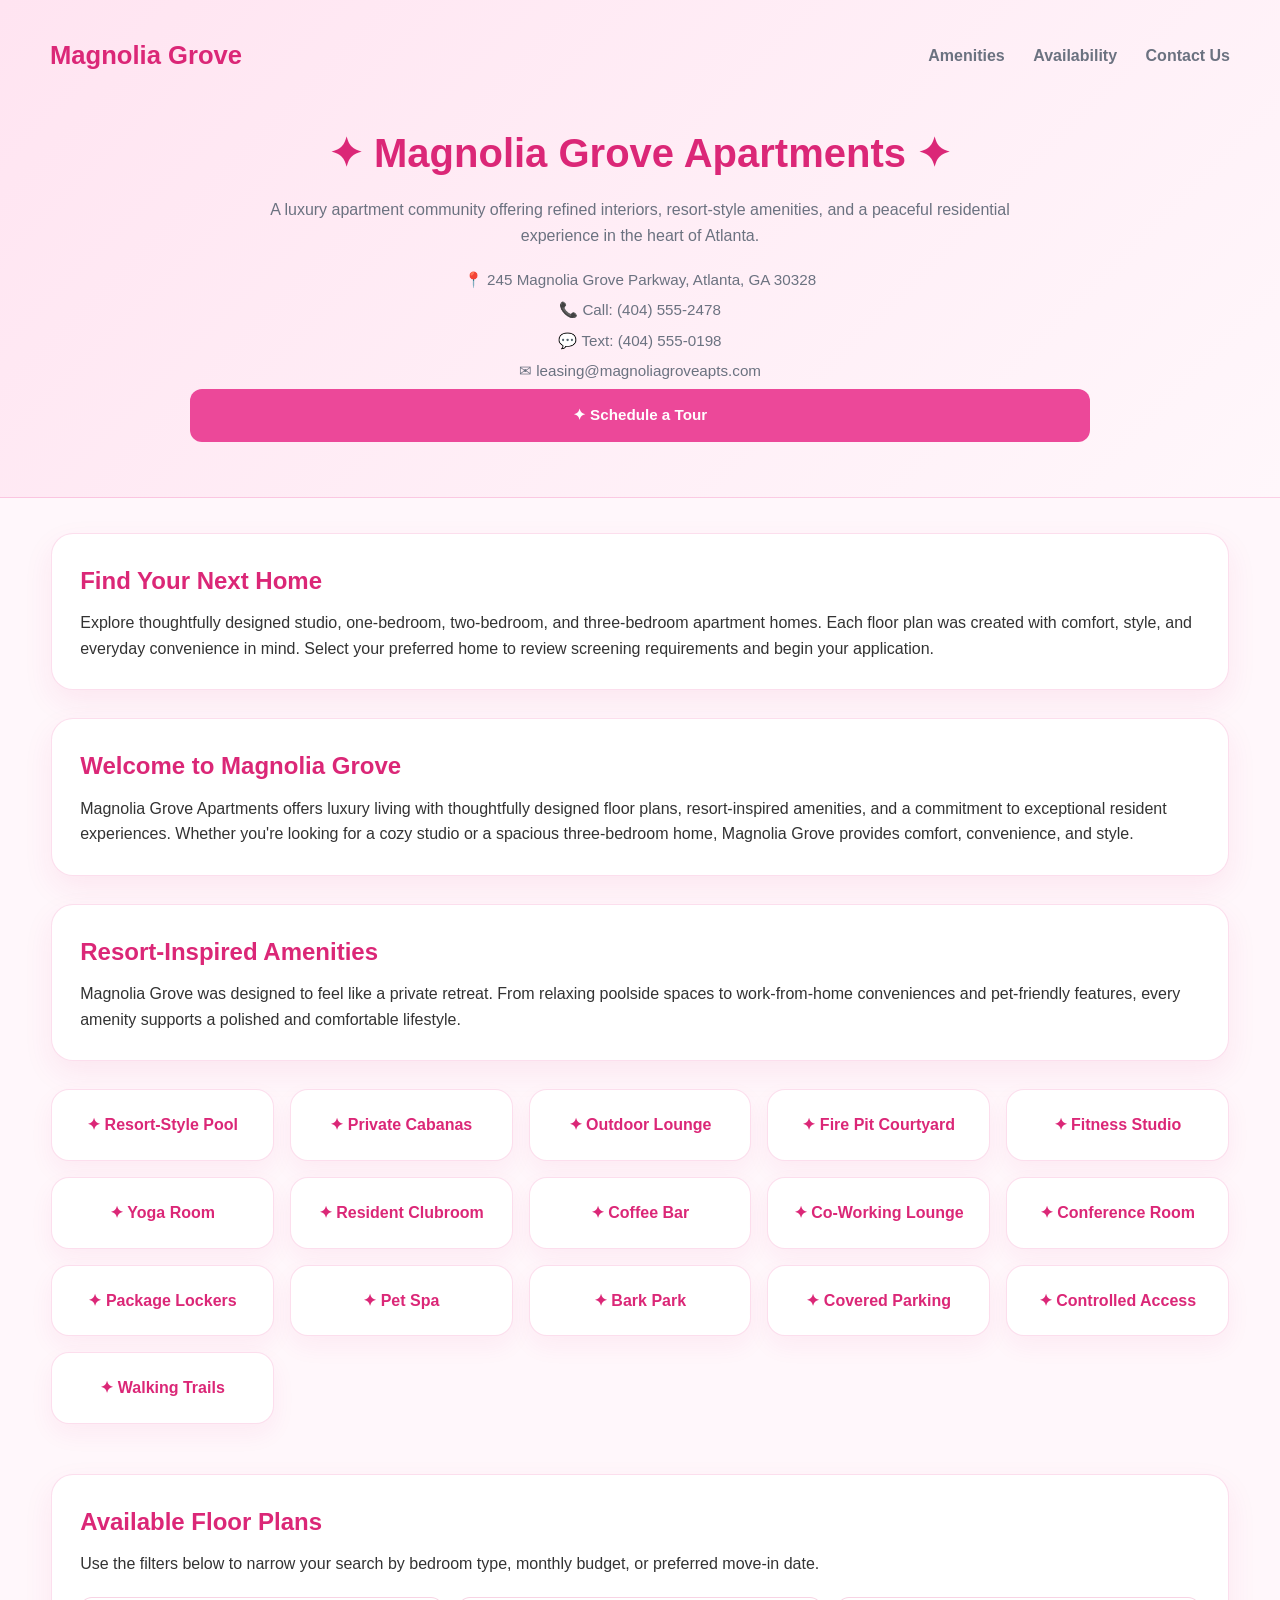
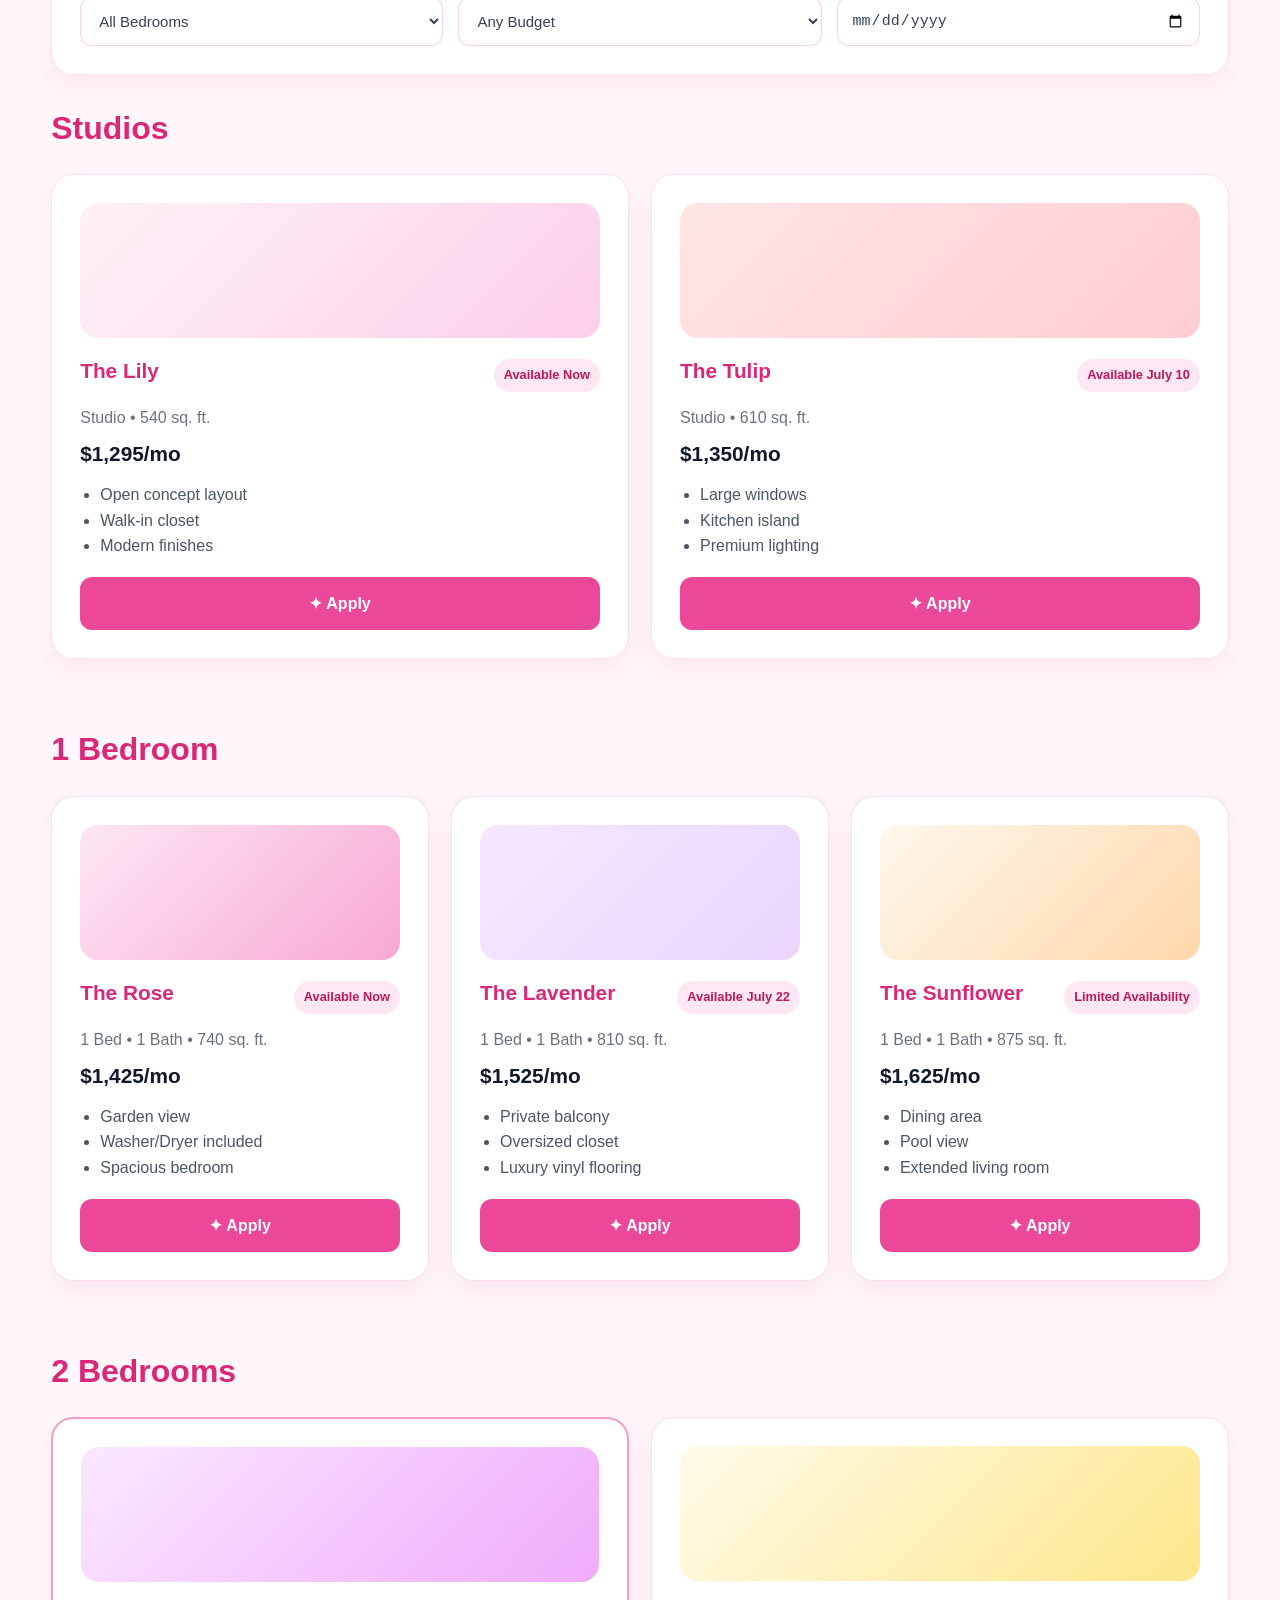
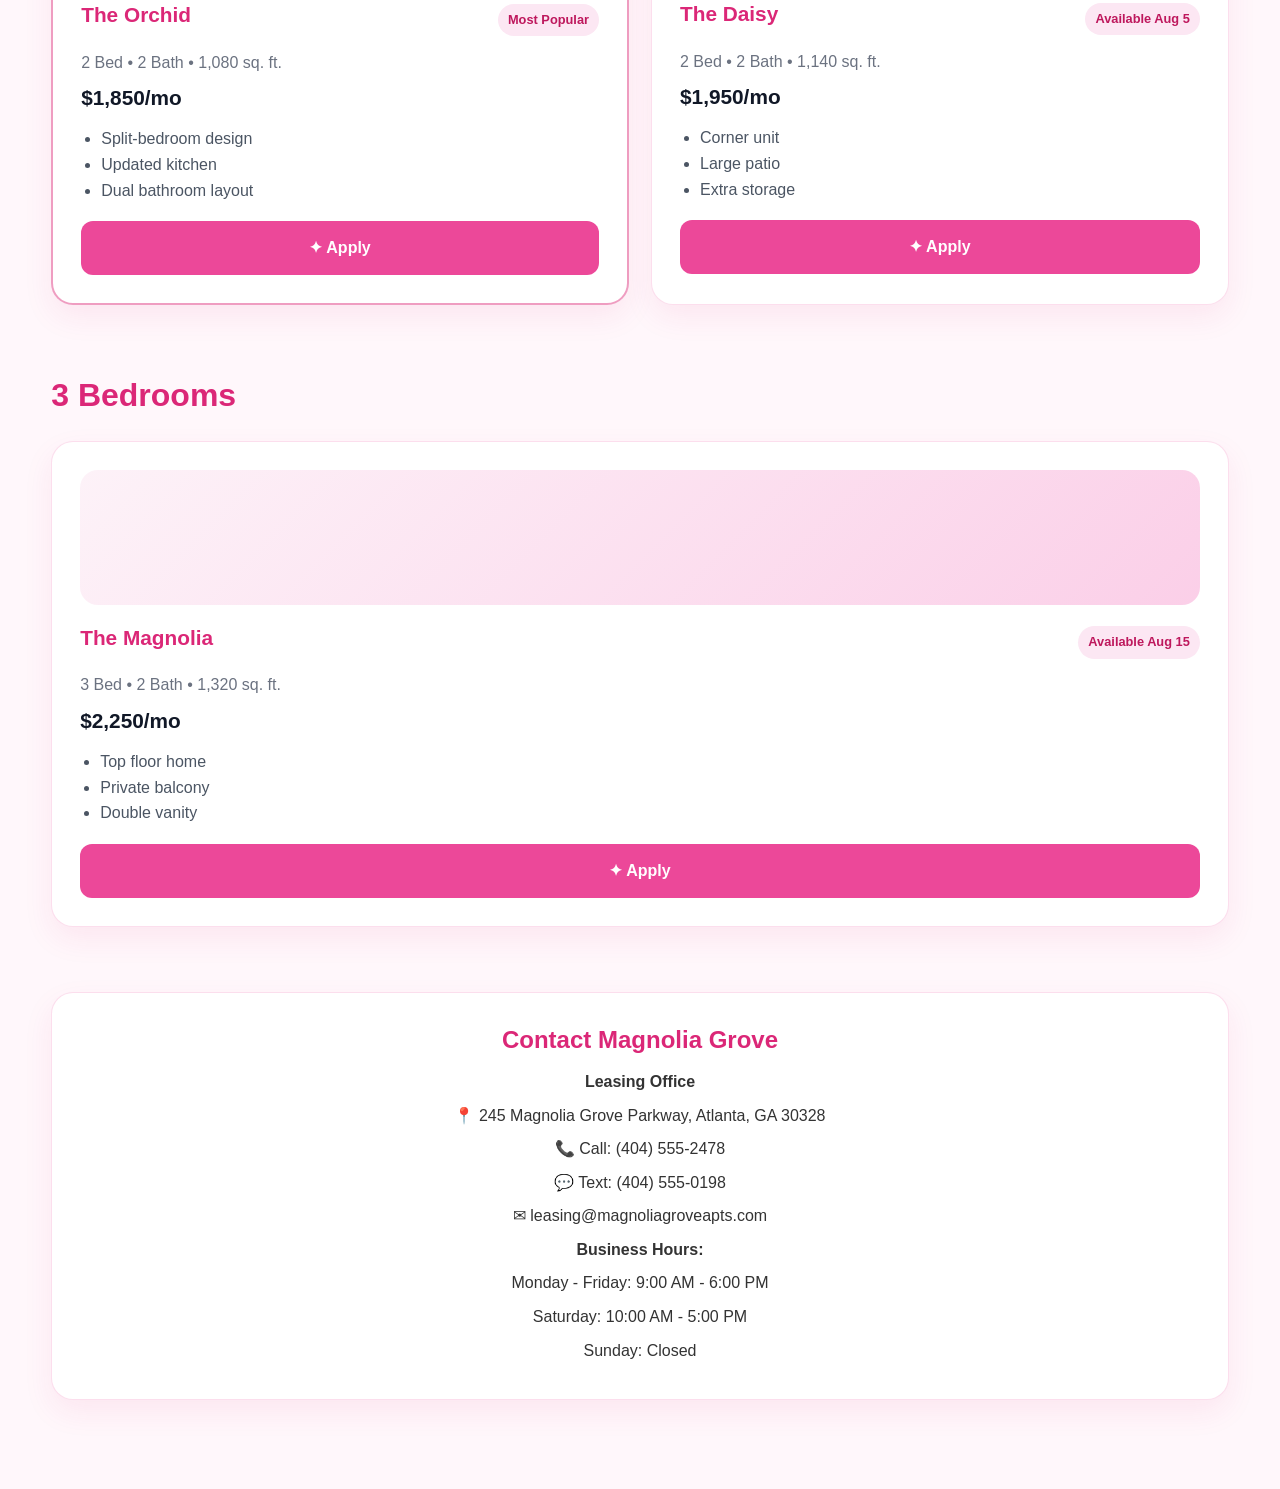
==== commit 34492f55: "Add schedule tour link and welcome section Added a link to schedule a tour and a welcome section des" ====
--- a/index.html
+++ b/index.html
@@ -30,6 +30,7 @@
       <p>📞 Call: (404) 555-2478</p>
       <p>💬 Text: (404) 555-0198</p>
       <p>✉ leasing@magnoliagroveapts.com</p>
+      <a href="#contact" class="apply-icon hero-btn">✦ Schedule a Tour</a>
     </div>
   </div>
 </header>
@@ -46,6 +47,16 @@
     </p>
   </section>
 
+<section class="hero-card">
+  <h2>Welcome to Magnolia Grove</h2>
+  <p>
+    Magnolia Grove Apartments offers luxury living with thoughtfully designed
+    floor plans, resort-inspired amenities, and a commitment to exceptional
+    resident experiences. Whether you're looking for a cozy studio or a spacious
+    three-bedroom home, Magnolia Grove provides comfort, convenience, and style.
+  </p>
+</section>
+  
   <section class="hero-card" id="amenities">
     <h2>Resort-Inspired Amenities</h2>
     <p>
--- a/style.css
+++ b/style.css
@@ -1,121 +1,251 @@
-/* =========================
-   NAVIGATION
-========================= */
+* {
+  margin: 0;
+  padding: 0;
+  box-sizing: border-box;
+}
+
+html {
+  scroll-behavior: smooth;
+}
+
+body {
+  font-family: Arial, sans-serif;
+  background: #fff7fb;
+  color: #333;
+  line-height: 1.6;
+}
+
+.site-header {
+  background: linear-gradient(135deg, #ffe4f1, #fff7fb);
+  border-bottom: 1px solid rgba(236, 72, 153, 0.2);
+  padding: 35px 20px 55px;
+  text-align: center;
+}
+
+.container {
+  width: 92%;
+  max-width: 1180px;
+  margin: 0 auto;
+  padding: 35px 0 60px;
+}
 
 .navbar {
   display: flex;
   justify-content: space-between;
   align-items: center;
-  max-width: 1200px;
-  margin: 0 auto 40px;
+  max-width: 1180px;
+  margin: 0 auto 45px;
 }
 
 .navbar h2 {
   color: #db2777;
+  font-size: 1.6rem;
 }
 
 .navbar a {
   text-decoration: none;
   color: #6b7280;
   margin-left: 24px;
-  font-weight: 600;
-  transition: 0.3s;
+  font-weight: 700;
 }
 
 .navbar a:hover {
   color: #db2777;
 }
-
-/* =========================
-   HERO
-========================= */
 
 .hero-content {
   max-width: 900px;
   margin: 0 auto;
 }
 
-/* =========================
-   AMENITIES
-========================= */
+.hero-content h1,
+.site-header h1 {
+  color: #db2777;
+  font-size: 2.5rem;
+  margin-bottom: 12px;
+}
+
+.hero-content p,
+.site-header p {
+  color: #6b7280;
+  max-width: 750px;
+  margin: 0 auto;
+}
+
+.contact-info {
+  margin-top: 20px;
+  display: grid;
+  gap: 6px;
+  color: #4b5563;
+  font-size: 0.95rem;
+}
+
+.hero-card,
+.unit-card {
+  background: white;
+  border: 1px solid rgba(236, 72, 153, 0.18);
+  border-radius: 22px;
+  padding: 28px;
+  box-shadow: 0 12px 30px rgba(219, 39, 119, 0.08);
+}
+
+.hero-card {
+  margin-bottom: 28px;
+}
+
+.hero-card h2,
+.unit-card h3 {
+  color: #db2777;
+  margin-bottom: 10px;
+}
 
 .amenities-luxury {
   display: grid;
-  grid-template-columns: repeat(auto-fit, minmax(220px, 1fr));
-  gap: 18px;
-  margin-bottom: 50px;
+  grid-template-columns: repeat(auto-fit, minmax(190px, 1fr));
+  gap: 16px;
+  margin: 25px 0 50px;
 }
 
 .amenities-luxury div {
   background: white;
-  border: 1px solid rgba(236,72,153,.18);
+  border: 1px solid rgba(236, 72, 153, 0.18);
   border-radius: 18px;
   padding: 22px;
   text-align: center;
-  font-weight: 700;
-  color: #db2777;
-  box-shadow: 0 10px 24px rgba(219,39,119,.06);
-}
-
-/* =========================
-   FILTERS
-========================= */
+  color: #db2777;
+  font-weight: 700;
+  box-shadow: 0 10px 24px rgba(219, 39, 119, 0.06);
+}
 
 .filter-bar {
   display: grid;
-  grid-template-columns: repeat(auto-fit,minmax(220px,1fr));
+  grid-template-columns: repeat(auto-fit, minmax(220px, 1fr));
   gap: 15px;
   margin-top: 20px;
 }
 
 .filter-bar select,
-.filter-bar input {
+.filter-bar input,
+input,
+select,
+textarea {
+  width: 100%;
   padding: 14px;
   border-radius: 12px;
-  border: 1px solid #e5e7eb;
+  border: 1px solid rgba(219, 39, 119, 0.2);
   background: white;
+  color: #374151;
   font-size: 15px;
 }
 
-/* =========================
-   FLOORPLAN HEADINGS
-========================= */
-
 .floorplan-section {
-  margin-bottom: 60px;
+  margin-bottom: 65px;
 }
 
 .floorplan-section h2 {
   color: #db2777;
+  font-size: 2rem;
   margin-bottom: 20px;
-  font-size: 2rem;
-}
-
-/* =========================
-   APPLY BUTTON
-========================= */
-
-.apply-icon {
+}
+
+.unit-grid {
+  display: grid;
+  grid-template-columns: repeat(auto-fit, minmax(260px, 1fr));
+  gap: 22px;
+}
+
+.unit-card.featured {
+  border: 2px solid rgba(219, 39, 119, 0.45);
+}
+
+.unit-image {
+  height: 135px;
+  border-radius: 18px;
+  margin-bottom: 16px;
+}
+
+.lily { background: linear-gradient(135deg, #fff1f7, #fbcfe8); }
+.tulip { background: linear-gradient(135deg, #ffe4e6, #fecdd3); }
+.rose { background: linear-gradient(135deg, #fce7f3, #f9a8d4); }
+.lavender { background: linear-gradient(135deg, #f5e8ff, #e9d5ff); }
+.sunflower { background: linear-gradient(135deg, #fff7ed, #fed7aa); }
+.orchid { background: linear-gradient(135deg, #fae8ff, #f0abfc); }
+.daisy { background: linear-gradient(135deg, #fffbea, #fde68a); }
+.magnolia { background: linear-gradient(135deg, #fdf2f8, #fbcfe8); }
+
+.unit-top {
+  display: flex;
+  justify-content: space-between;
+  align-items: center;
+  gap: 10px;
+  margin-bottom: 8px;
+}
+
+.unit-top h3 {
+  color: #db2777;
+  font-size: 1.3rem;
+}
+
+.unit-top span {
+  background: #fce7f3;
+  color: #be185d;
+  padding: 6px 10px;
+  border-radius: 999px;
+  font-size: 0.8rem;
+  font-weight: 700;
+}
+
+.unit-type {
+  color: #6b7280;
+  margin-bottom: 6px;
+}
+
+.rent {
+  color: #111827;
+  font-size: 1.3rem;
+  font-weight: 800;
+  margin-bottom: 12px;
+}
+
+.unit-card ul {
+  margin-left: 20px;
+  margin-bottom: 18px;
+  color: #4b5563;
+}
+
+.apply-icon,
+.btn,
+button {
   display: inline-block;
   width: 100%;
   text-align: center;
   background: #ec4899;
   color: white !important;
+  border: none;
   text-decoration: none;
   padding: 14px;
   border-radius: 12px;
   font-weight: 700;
-  transition: 0.3s;
-}
-
-.apply-icon:hover {
+  cursor: pointer;
+}
+
+.apply-icon:hover,
+.btn:hover,
+button:hover {
   background: #db2777;
-  transform: translateY(-2px);
-}
-
-/* =========================
-   CONTACT
-========================= */
+}
+
+.checkbox-label {
+  display: flex;
+  gap: 10px;
+  align-items: flex-start;
+  margin: 16px 0;
+}
+
+.checkbox-label input {
+  width: auto;
+  margin-top: 5px;
+}
 
 .contact-card {
   text-align: center;
@@ -125,12 +255,11 @@
   margin-bottom: 8px;
 }
 
-/* =========================
-   MOBILE
-========================= */
+.hidden {
+  display: none;
+}
 
 @media (max-width: 768px) {
-
   .navbar {
     flex-direction: column;
     gap: 15px;
@@ -146,4 +275,12 @@
     margin: 5px 10px;
   }
 
-}
+  .hero-content h1,
+  .site-header h1 {
+    font-size: 2rem;
+  }
+
+  .floorplan-section h2 {
+    text-align: center;
+  }
+}
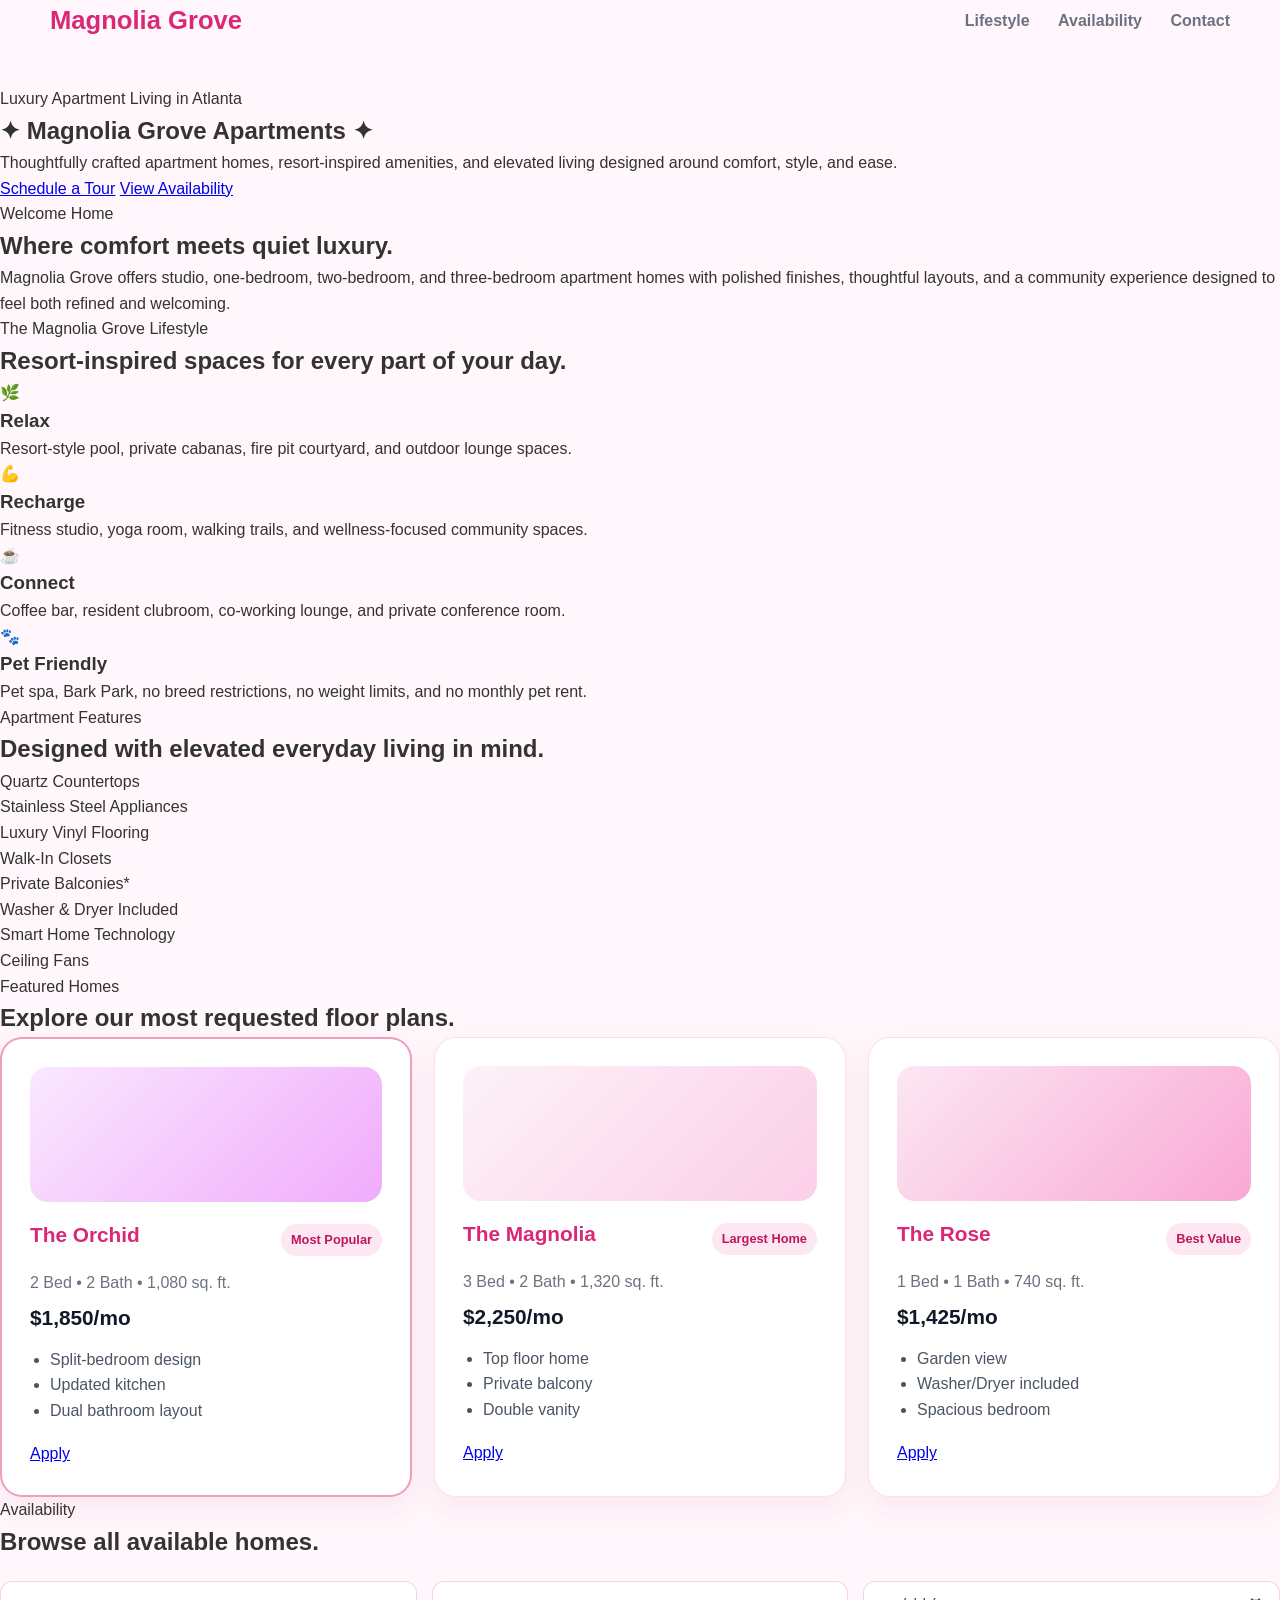
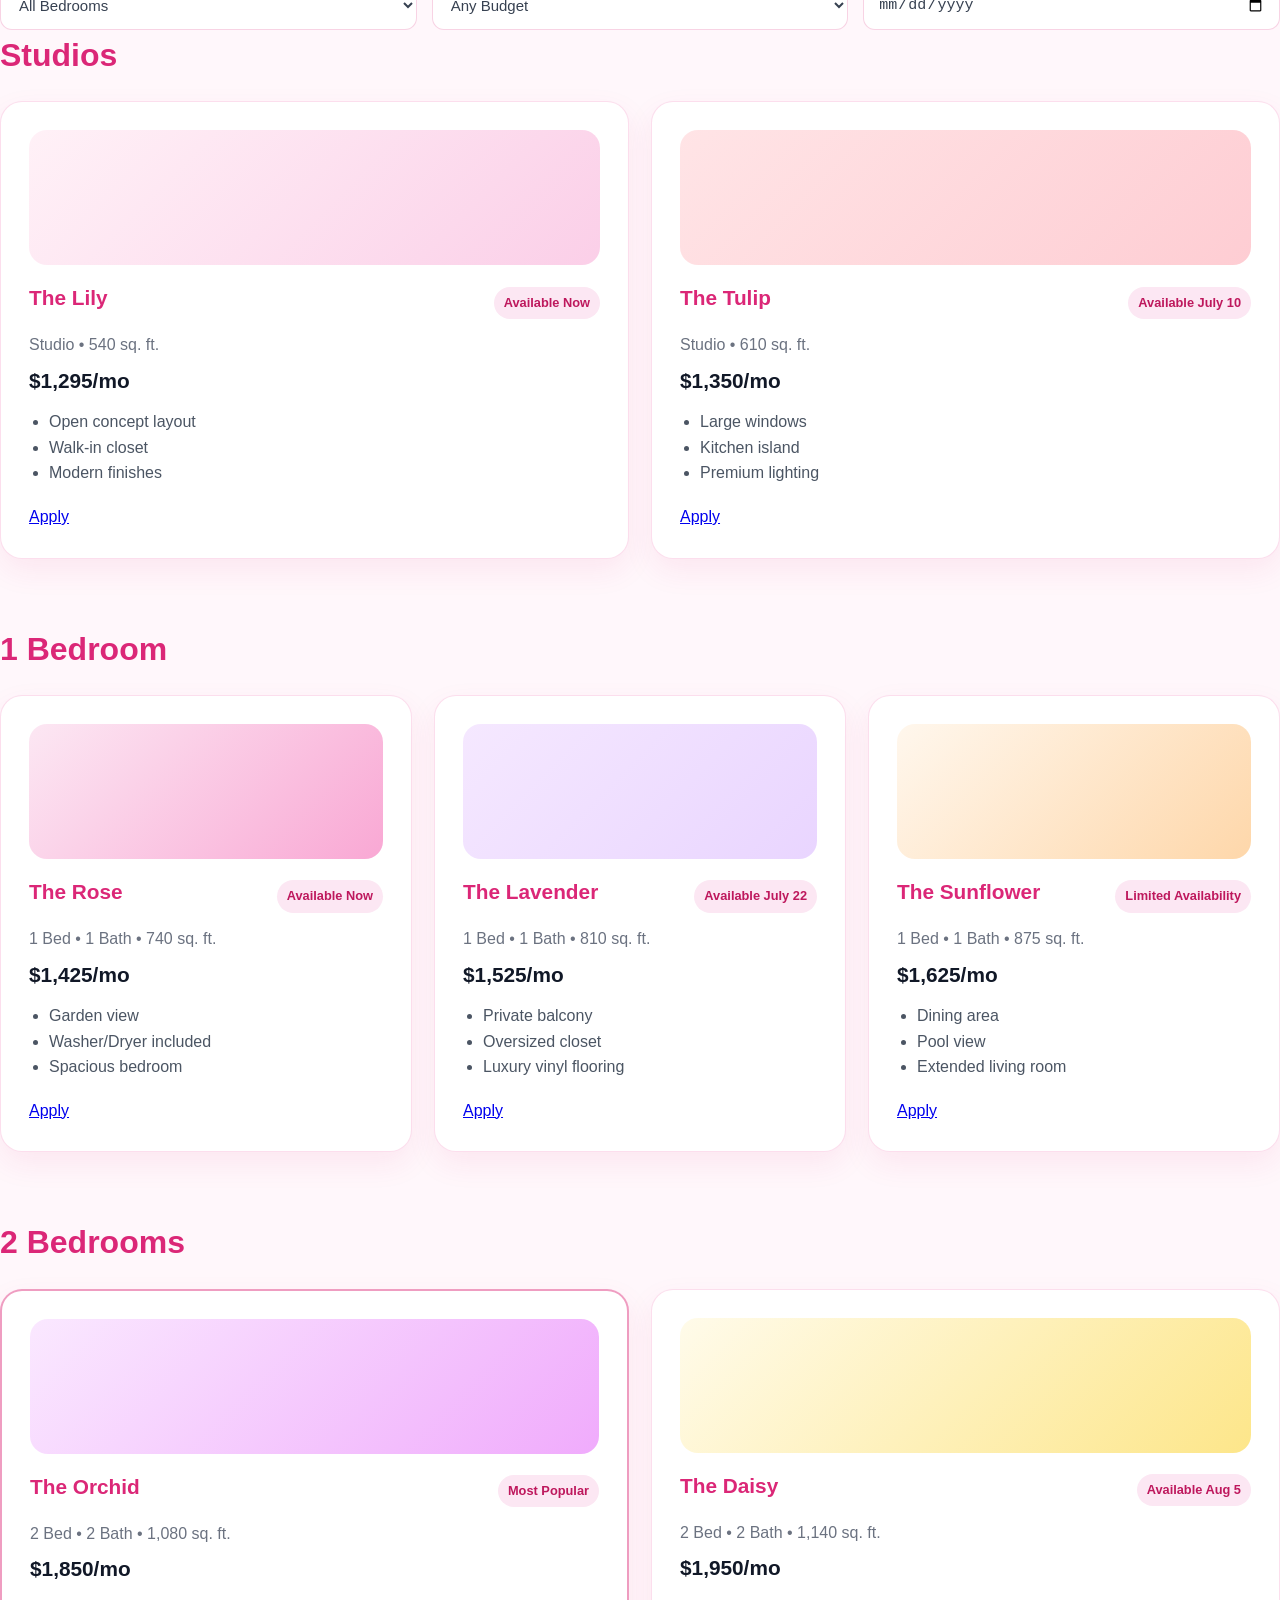
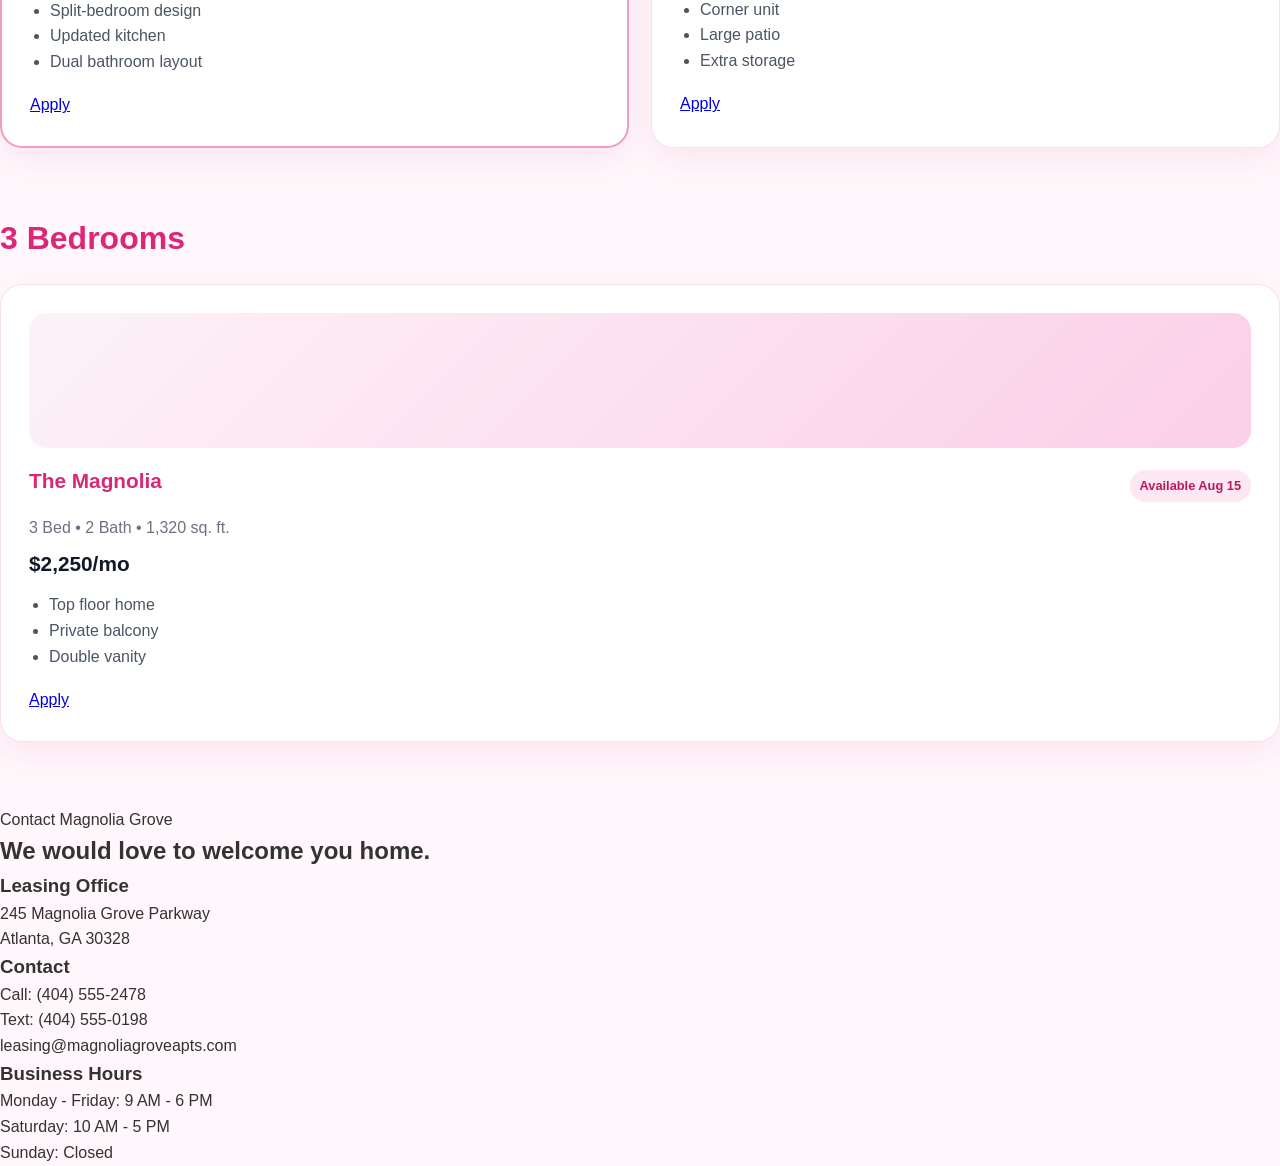
==== commit 57fe2cfa: "Redesign homepage with luxury styling" ====
--- a/index.html
+++ b/index.html
@@ -8,89 +8,150 @@
 </head>
 <body>
 
-<header class="site-header" id="home">
+<header class="luxury-hero" id="home">
   <nav class="navbar">
     <h2>Magnolia Grove</h2>
     <div>
-      <a href="#amenities">Amenities</a>
+      <a href="#lifestyle">Lifestyle</a>
       <a href="#availability">Availability</a>
-      <a href="#contact">Contact Us</a>
+      <a href="#contact">Contact</a>
     </div>
   </nav>
 
-  <div class="hero-content">
+  <section class="hero-inner">
+    <p class="eyebrow">Luxury Apartment Living in Atlanta</p>
     <h1>✦ Magnolia Grove Apartments ✦</h1>
+    <p class="hero-text">
+      Thoughtfully crafted apartment homes, resort-inspired amenities,
+      and elevated living designed around comfort, style, and ease.
+    </p>
+
+    <div class="hero-actions">
+      <a href="#contact" class="primary-btn">Schedule a Tour</a>
+      <a href="#availability" class="secondary-btn">View Availability</a>
+    </div>
+  </section>
+</header>
+
+<main>
+
+  <section class="intro-section">
+    <div>
+      <p class="eyebrow">Welcome Home</p>
+      <h2>Where comfort meets quiet luxury.</h2>
+    </div>
     <p>
-      A luxury apartment community offering refined interiors, resort-style amenities,
-      and a peaceful residential experience in the heart of Atlanta.
+      Magnolia Grove offers studio, one-bedroom, two-bedroom, and three-bedroom
+      apartment homes with polished finishes, thoughtful layouts, and a community
+      experience designed to feel both refined and welcoming.
     </p>
-
-    <div class="contact-info">
-      <p>📍 245 Magnolia Grove Parkway, Atlanta, GA 30328</p>
-      <p>📞 Call: (404) 555-2478</p>
-      <p>💬 Text: (404) 555-0198</p>
-      <p>✉ leasing@magnoliagroveapts.com</p>
-      <a href="#contact" class="apply-icon hero-btn">✦ Schedule a Tour</a>
-    </div>
-  </div>
-</header>
-
-<main class="container">
-
-  <section class="hero-card">
-    <h2>Find Your Next Home</h2>
-    <p>
-      Explore thoughtfully designed studio, one-bedroom, two-bedroom, and three-bedroom
-      apartment homes. Each floor plan was created with comfort, style, and everyday
-      convenience in mind. Select your preferred home to review screening requirements
-      and begin your application.
-    </p>
-  </section>
-
-<section class="hero-card">
-  <h2>Welcome to Magnolia Grove</h2>
-  <p>
-    Magnolia Grove Apartments offers luxury living with thoughtfully designed
-    floor plans, resort-inspired amenities, and a commitment to exceptional
-    resident experiences. Whether you're looking for a cozy studio or a spacious
-    three-bedroom home, Magnolia Grove provides comfort, convenience, and style.
-  </p>
-</section>
-  
-  <section class="hero-card" id="amenities">
-    <h2>Resort-Inspired Amenities</h2>
-    <p>
-      Magnolia Grove was designed to feel like a private retreat. From relaxing poolside
-      spaces to work-from-home conveniences and pet-friendly features, every amenity
-      supports a polished and comfortable lifestyle.
-    </p>
-  </section>
-
-  <section class="amenities-luxury">
-    <div>✦ Resort-Style Pool</div>
-    <div>✦ Private Cabanas</div>
-    <div>✦ Outdoor Lounge</div>
-    <div>✦ Fire Pit Courtyard</div>
-    <div>✦ Fitness Studio</div>
-    <div>✦ Yoga Room</div>
-    <div>✦ Resident Clubroom</div>
-    <div>✦ Coffee Bar</div>
-    <div>✦ Co-Working Lounge</div>
-    <div>✦ Conference Room</div>
-    <div>✦ Package Lockers</div>
-    <div>✦ Pet Spa</div>
-    <div>✦ Bark Park</div>
-    <div>✦ Covered Parking</div>
-    <div>✦ Controlled Access</div>
-    <div>✦ Walking Trails</div>
-  </section>
-
-  <section class="hero-card" id="availability">
-    <h2>Available Floor Plans</h2>
-    <p>
-      Use the filters below to narrow your search by bedroom type, monthly budget,
-      or preferred move-in date.
-    </p>
+  </section>
+
+  <section class="lifestyle-section" id="lifestyle">
+    <p class="eyebrow">The Magnolia Grove Lifestyle</p>
+    <h2>Resort-inspired spaces for every part of your day.</h2>
+
+    <div class="lifestyle-grid">
+      <div class="lifestyle-card">
+        <span>🌿</span>
+        <h3>Relax</h3>
+        <p>Resort-style pool, private cabanas, fire pit courtyard, and outdoor lounge spaces.</p>
+      </div>
+
+      <div class="lifestyle-card">
+        <span>💪</span>
+        <h3>Recharge</h3>
+        <p>Fitness studio, yoga room, walking trails, and wellness-focused community spaces.</p>
+      </div>
+
+      <div class="lifestyle-card">
+        <span>☕</span>
+        <h3>Connect</h3>
+        <p>Coffee bar, resident clubroom, co-working lounge, and private conference room.</p>
+      </div>
+
+      <div class="lifestyle-card">
+        <span>🐾</span>
+        <h3>Pet Friendly</h3>
+        <p>Pet spa, Bark Park, no breed restrictions, no weight limits, and no monthly pet rent.</p>
+      </div>
+    </div>
+  </section>
+
+  <section class="features-section">
+    <p class="eyebrow">Apartment Features</p>
+    <h2>Designed with elevated everyday living in mind.</h2>
+
+    <div class="feature-grid">
+      <div>Quartz Countertops</div>
+      <div>Stainless Steel Appliances</div>
+      <div>Luxury Vinyl Flooring</div>
+      <div>Walk-In Closets</div>
+      <div>Private Balconies*</div>
+      <div>Washer & Dryer Included</div>
+      <div>Smart Home Technology</div>
+      <div>Ceiling Fans</div>
+    </div>
+  </section>
+
+  <section class="featured-section">
+    <p class="eyebrow">Featured Homes</p>
+    <h2>Explore our most requested floor plans.</h2>
+
+    <div class="unit-grid featured-grid">
+      <div class="unit-card featured" data-bedrooms="2" data-rent="1850" data-available="2026-06-01">
+        <div class="unit-image orchid"></div>
+        <div class="unit-top">
+          <h3>The Orchid</h3>
+          <span>Most Popular</span>
+        </div>
+        <p class="unit-type">2 Bed • 2 Bath • 1,080 sq. ft.</p>
+        <p class="rent">$1,850/mo</p>
+        <ul>
+          <li>Split-bedroom design</li>
+          <li>Updated kitchen</li>
+          <li>Dual bathroom layout</li>
+        </ul>
+        <a class="primary-btn full" href="screening.html?unit=The%20Orchid&rent=1850&details=2%20Bed%20%E2%80%A2%202%20Bath%20%E2%80%A2%201080%20sq.%20ft.">Apply</a>
+      </div>
+
+      <div class="unit-card" data-bedrooms="3" data-rent="2250" data-available="2026-08-15">
+        <div class="unit-image magnolia"></div>
+        <div class="unit-top">
+          <h3>The Magnolia</h3>
+          <span>Largest Home</span>
+        </div>
+        <p class="unit-type">3 Bed • 2 Bath • 1,320 sq. ft.</p>
+        <p class="rent">$2,250/mo</p>
+        <ul>
+          <li>Top floor home</li>
+          <li>Private balcony</li>
+          <li>Double vanity</li>
+        </ul>
+        <a class="primary-btn full" href="screening.html?unit=The%20Magnolia&rent=2250&details=3%20Bed%20%E2%80%A2%202%20Bath%20%E2%80%A2%201320%20sq.%20ft.">Apply</a>
+      </div>
+
+      <div class="unit-card" data-bedrooms="1" data-rent="1425" data-available="2026-06-01">
+        <div class="unit-image rose"></div>
+        <div class="unit-top">
+          <h3>The Rose</h3>
+          <span>Best Value</span>
+        </div>
+        <p class="unit-type">1 Bed • 1 Bath • 740 sq. ft.</p>
+        <p class="rent">$1,425/mo</p>
+        <ul>
+          <li>Garden view</li>
+          <li>Washer/Dryer included</li>
+          <li>Spacious bedroom</li>
+        </ul>
+        <a class="primary-btn full" href="screening.html?unit=The%20Rose&rent=1425&details=1%20Bed%20%E2%80%A2%201%20Bath%20%E2%80%A2%20740%20sq.%20ft.">Apply</a>
+      </div>
+    </div>
+  </section>
+
+  <section class="availability-section" id="availability">
+    <p class="eyebrow">Availability</p>
+    <h2>Browse all available homes.</h2>
 
     <div class="filter-bar">
       <select id="bedroomFilter">
@@ -116,7 +177,6 @@
   <section class="floorplan-section">
     <h2>Studios</h2>
     <div class="unit-grid">
-
       <div class="unit-card" data-bedrooms="studio" data-rent="1295" data-available="2026-06-01">
         <div class="unit-image lily"></div>
         <div class="unit-top">
@@ -130,7 +190,7 @@
           <li>Walk-in closet</li>
           <li>Modern finishes</li>
         </ul>
-        <a class="apply-icon" href="screening.html?unit=The%20Lily&rent=1295&details=Studio%20%E2%80%A2%20540%20sq.%20ft.">✦ Apply</a>
+        <a class="primary-btn full" href="screening.html?unit=The%20Lily&rent=1295&details=Studio%20%E2%80%A2%20540%20sq.%20ft.">Apply</a>
       </div>
 
       <div class="unit-card" data-bedrooms="studio" data-rent="1350" data-available="2026-07-10">
@@ -146,16 +206,14 @@
           <li>Kitchen island</li>
           <li>Premium lighting</li>
         </ul>
-        <a class="apply-icon" href="screening.html?unit=The%20Tulip&rent=1350&details=Studio%20%E2%80%A2%20610%20sq.%20ft.">✦ Apply</a>
-      </div>
-
+        <a class="primary-btn full" href="screening.html?unit=The%20Tulip&rent=1350&details=Studio%20%E2%80%A2%20610%20sq.%20ft.">Apply</a>
+      </div>
     </div>
   </section>
 
   <section class="floorplan-section">
     <h2>1 Bedroom</h2>
     <div class="unit-grid">
-
       <div class="unit-card" data-bedrooms="1" data-rent="1425" data-available="2026-06-01">
         <div class="unit-image rose"></div>
         <div class="unit-top">
@@ -169,7 +227,7 @@
           <li>Washer/Dryer included</li>
           <li>Spacious bedroom</li>
         </ul>
-        <a class="apply-icon" href="screening.html?unit=The%20Rose&rent=1425&details=1%20Bed%20%E2%80%A2%201%20Bath%20%E2%80%A2%20740%20sq.%20ft.">✦ Apply</a>
+        <a class="primary-btn full" href="screening.html?unit=The%20Rose&rent=1425&details=1%20Bed%20%E2%80%A2%201%20Bath%20%E2%80%A2%20740%20sq.%20ft.">Apply</a>
       </div>
 
       <div class="unit-card" data-bedrooms="1" data-rent="1525" data-available="2026-07-22">
@@ -185,7 +243,7 @@
           <li>Oversized closet</li>
           <li>Luxury vinyl flooring</li>
         </ul>
-        <a class="apply-icon" href="screening.html?unit=The%20Lavender&rent=1525&details=1%20Bed%20%E2%80%A2%201%20Bath%20%E2%80%A2%20810%20sq.%20ft.">✦ Apply</a>
+        <a class="primary-btn full" href="screening.html?unit=The%20Lavender&rent=1525&details=1%20Bed%20%E2%80%A2%201%20Bath%20%E2%80%A2%20810%20sq.%20ft.">Apply</a>
       </div>
 
       <div class="unit-card" data-bedrooms="1" data-rent="1625" data-available="2026-06-15">
@@ -201,16 +259,14 @@
           <li>Pool view</li>
           <li>Extended living room</li>
         </ul>
-        <a class="apply-icon" href="screening.html?unit=The%20Sunflower&rent=1625&details=1%20Bed%20%E2%80%A2%201%20Bath%20%E2%80%A2%20875%20sq.%20ft.">✦ Apply</a>
-      </div>
-
+        <a class="primary-btn full" href="screening.html?unit=The%20Sunflower&rent=1625&details=1%20Bed%20%E2%80%A2%201%20Bath%20%E2%80%A2%20875%20sq.%20ft.">Apply</a>
+      </div>
     </div>
   </section>
 
   <section class="floorplan-section">
     <h2>2 Bedrooms</h2>
     <div class="unit-grid">
-
       <div class="unit-card featured" data-bedrooms="2" data-rent="1850" data-available="2026-06-01">
         <div class="unit-image orchid"></div>
         <div class="unit-top">
@@ -224,7 +280,7 @@
           <li>Updated kitchen</li>
           <li>Dual bathroom layout</li>
         </ul>
-        <a class="apply-icon" href="screening.html?unit=The%20Orchid&rent=1850&details=2%20Bed%20%E2%80%A2%202%20Bath%20%E2%80%A2%201080%20sq.%20ft.">✦ Apply</a>
+        <a class="primary-btn full" href="screening.html?unit=The%20Orchid&rent=1850&details=2%20Bed%20%E2%80%A2%202%20Bath%20%E2%80%A2%201080%20sq.%20ft.">Apply</a>
       </div>
 
       <div class="unit-card" data-bedrooms="2" data-rent="1950" data-available="2026-08-05">
@@ -240,16 +296,14 @@
           <li>Large patio</li>
           <li>Extra storage</li>
         </ul>
-        <a class="apply-icon" href="screening.html?unit=The%20Daisy&rent=1950&details=2%20Bed%20%E2%80%A2%202%20Bath%20%E2%80%A2%201140%20sq.%20ft.">✦ Apply</a>
-      </div>
-
+        <a class="primary-btn full" href="screening.html?unit=The%20Daisy&rent=1950&details=2%20Bed%20%E2%80%A2%202%20Bath%20%E2%80%A2%201140%20sq.%20ft.">Apply</a>
+      </div>
     </div>
   </section>
 
   <section class="floorplan-section">
     <h2>3 Bedrooms</h2>
     <div class="unit-grid">
-
       <div class="unit-card" data-bedrooms="3" data-rent="2250" data-available="2026-08-15">
         <div class="unit-image magnolia"></div>
         <div class="unit-top">
@@ -263,24 +317,39 @@
           <li>Private balcony</li>
           <li>Double vanity</li>
         </ul>
-        <a class="apply-icon" href="screening.html?unit=The%20Magnolia&rent=2250&details=3%20Bed%20%E2%80%A2%202%20Bath%20%E2%80%A2%201320%20sq.%20ft.">✦ Apply</a>
-      </div>
-
-    </div>
-  </section>
-
-  <section class="hero-card contact-card" id="contact">
-    <h2>Contact Magnolia Grove</h2>
-    <p><strong>Leasing Office</strong></p>
-    <p>📍 245 Magnolia Grove Parkway, Atlanta, GA 30328</p>
-    <p>📞 Call: (404) 555-2478</p>
-    <p>💬 Text: (404) 555-0198</p>
-    <p>✉ leasing@magnoliagroveapts.com</p>
-    <p><strong>Business Hours:</strong></p>
-    <p>Monday - Friday: 9:00 AM - 6:00 PM</p>
-    <p>Saturday: 10:00 AM - 5:00 PM</p>
-    <p>Sunday: Closed</p>
-  </section>
+        <a class="primary-btn full" href="screening.html?unit=The%20Magnolia&rent=2250&details=3%20Bed%20%E2%80%A2%202%20Bath%20%E2%80%A2%201320%20sq.%20ft.">Apply</a>
+      </div>
+    </div>
+  </section>
+
+  <footer class="footer" id="contact">
+    <div>
+      <p class="eyebrow">Contact Magnolia Grove</p>
+      <h2>We would love to welcome you home.</h2>
+    </div>
+
+    <div class="footer-grid">
+      <div>
+        <h3>Leasing Office</h3>
+        <p>245 Magnolia Grove Parkway</p>
+        <p>Atlanta, GA 30328</p>
+      </div>
+
+      <div>
+        <h3>Contact</h3>
+        <p>Call: (404) 555-2478</p>
+        <p>Text: (404) 555-0198</p>
+        <p>leasing@magnoliagroveapts.com</p>
+      </div>
+
+      <div>
+        <h3>Business Hours</h3>
+        <p>Monday - Friday: 9 AM - 6 PM</p>
+        <p>Saturday: 10 AM - 5 PM</p>
+        <p>Sunday: Closed</p>
+      </div>
+    </div>
+  </footer>
 
 </main>
 
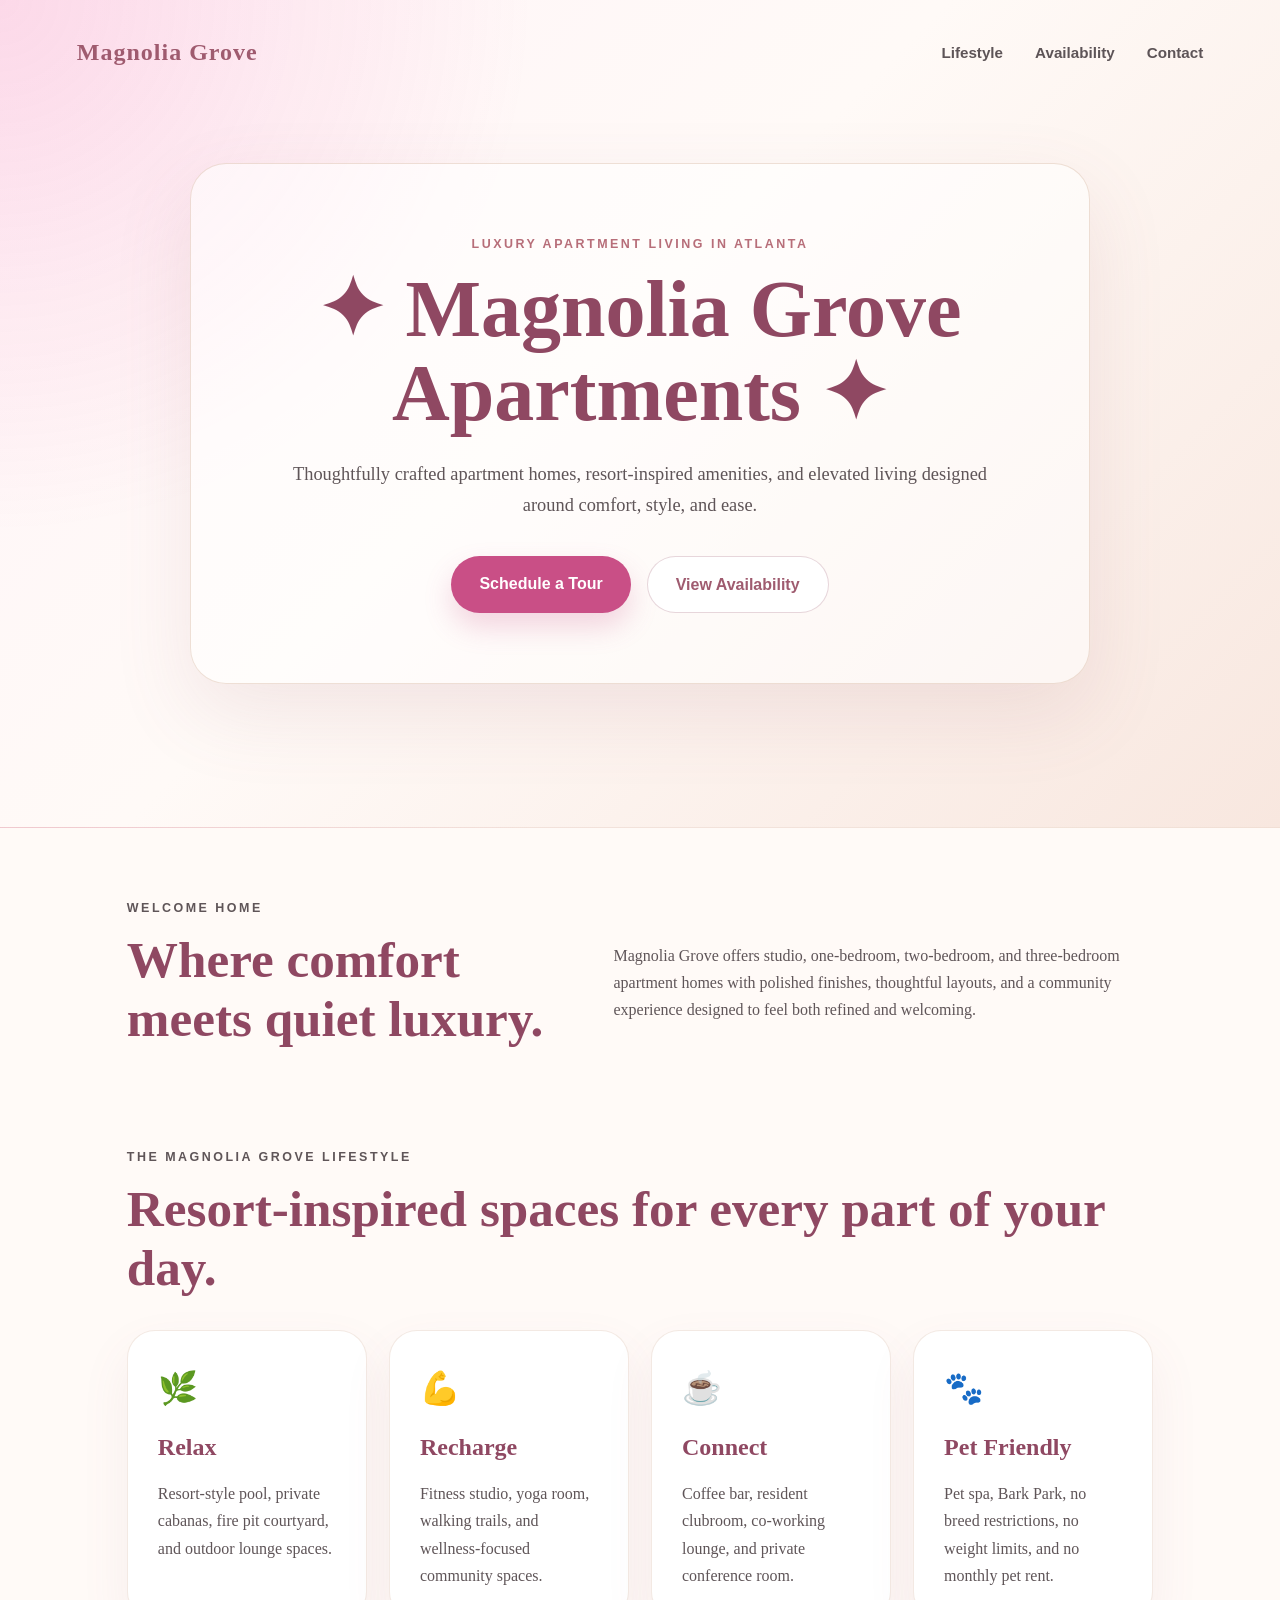
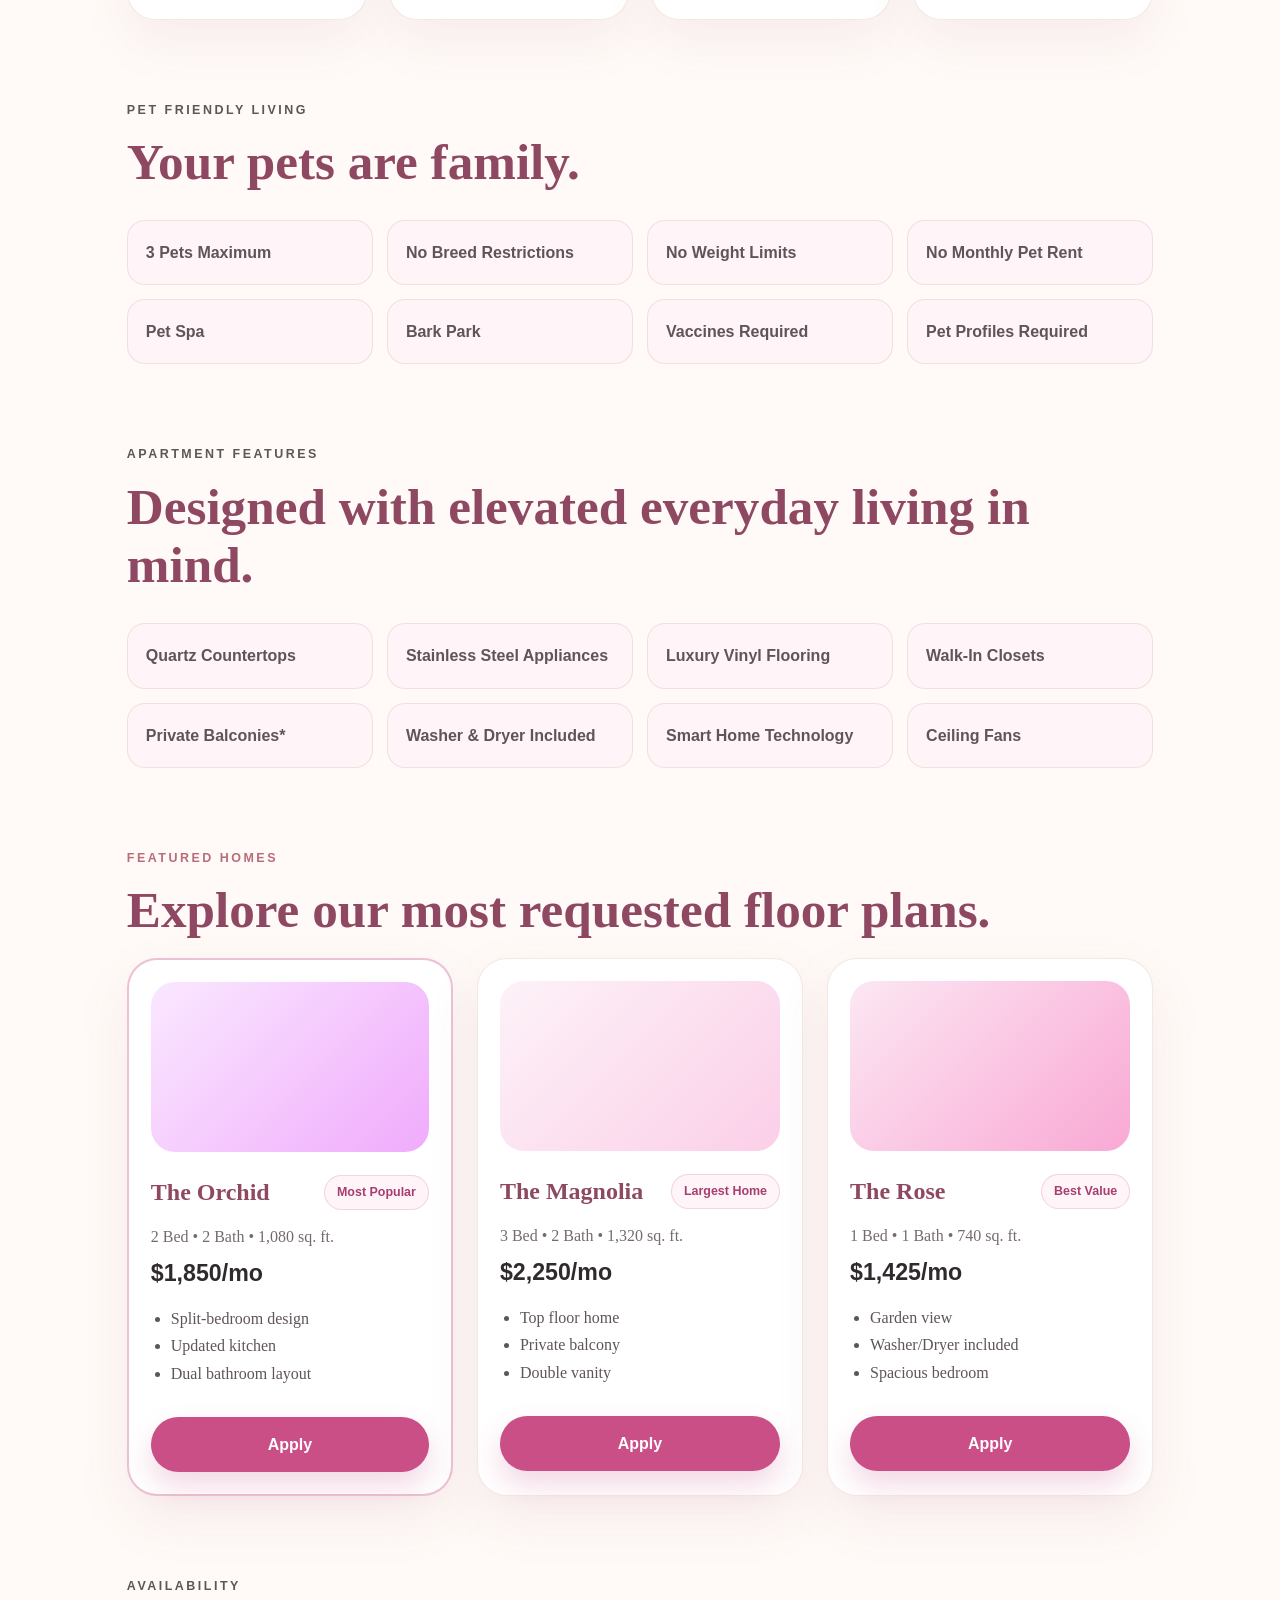
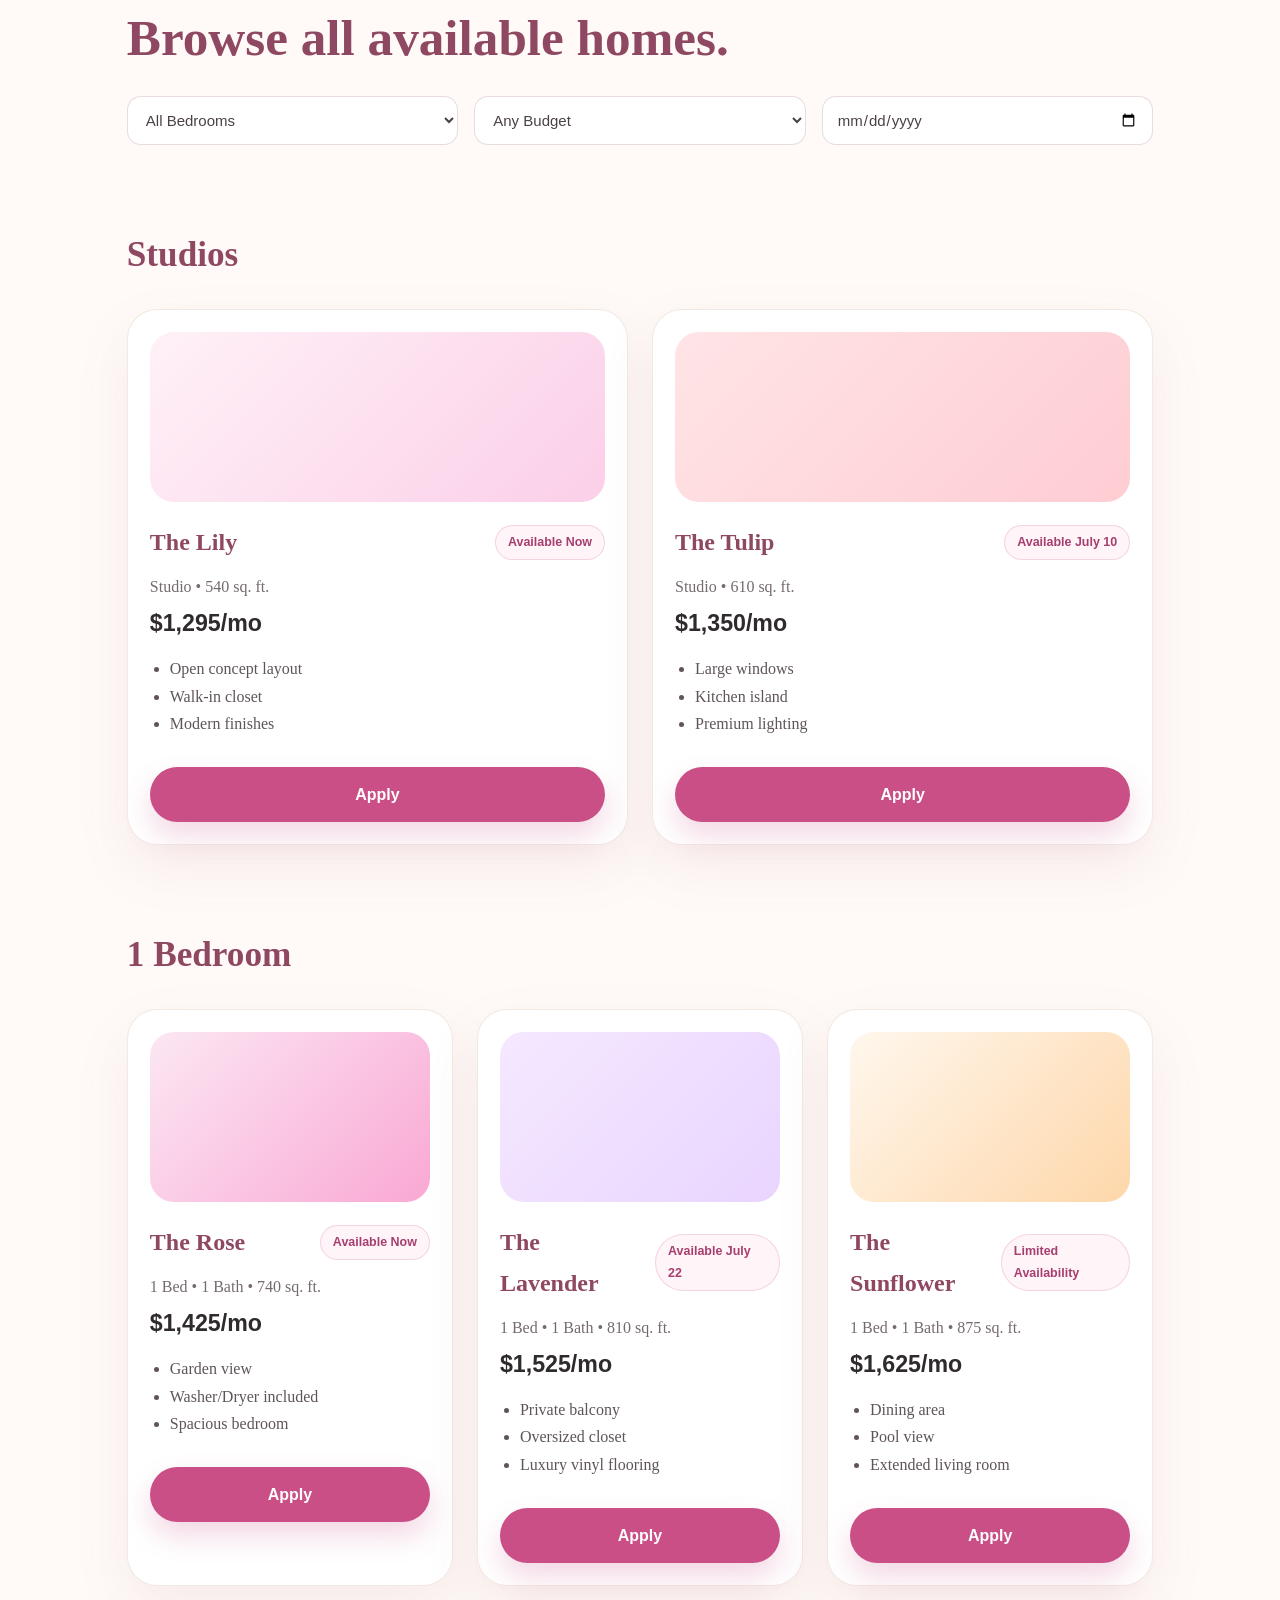
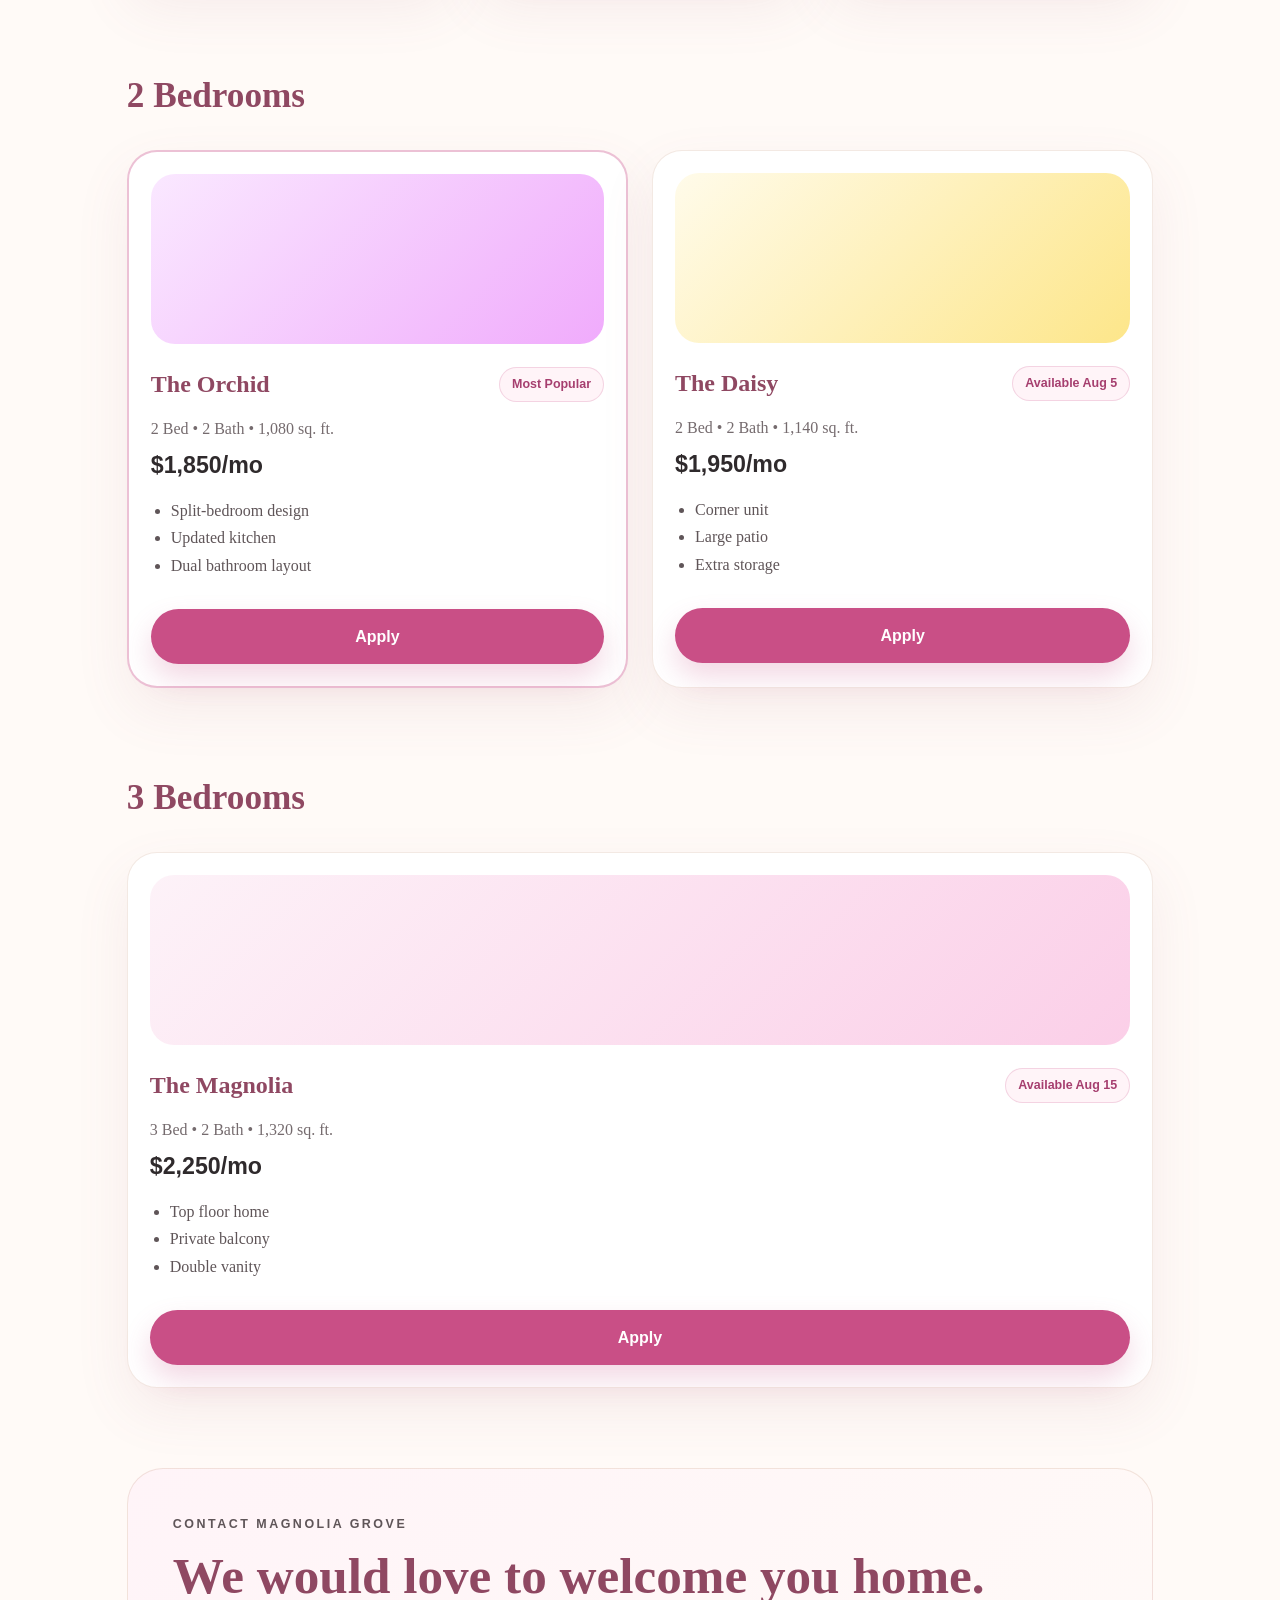
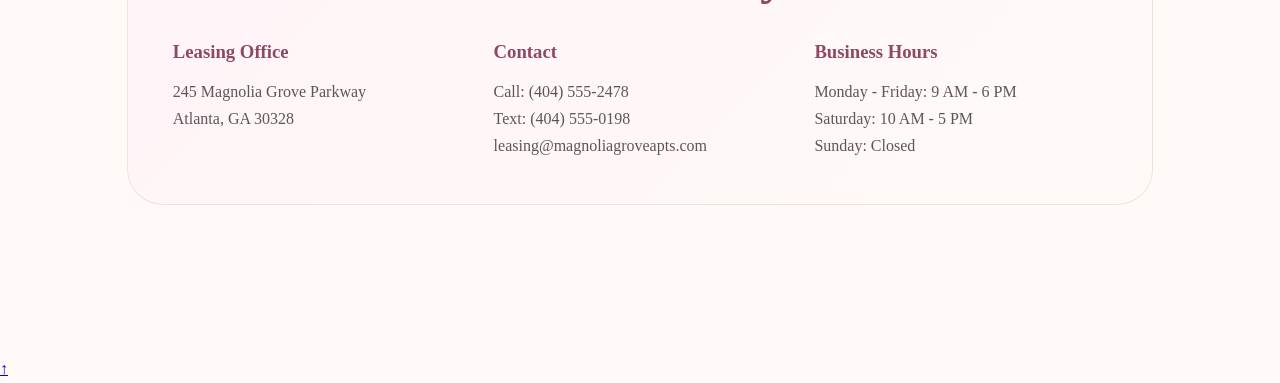
==== commit 057398e4: "Add pet-friendly living section to index.html" ====
--- a/index.html
+++ b/index.html
@@ -78,6 +78,22 @@
     </div>
   </section>
 
+<section class="features-section">
+  <p class="eyebrow">Pet Friendly Living</p>
+  <h2>Your pets are family.</h2>
+
+  <div class="feature-grid">
+    <div>3 Pets Maximum</div>
+    <div>No Breed Restrictions</div>
+    <div>No Weight Limits</div>
+    <div>No Monthly Pet Rent</div>
+    <div>Pet Spa</div>
+    <div>Bark Park</div>
+    <div>Vaccines Required</div>
+    <div>Pet Profiles Required</div>
+  </div>
+</section>
+  
   <section class="features-section">
     <p class="eyebrow">Apartment Features</p>
     <h2>Designed with elevated everyday living in mind.</h2>
@@ -382,5 +398,9 @@
   moveInFilter.addEventListener("change", filterUnits);
 </script>
 
+<a href="#home" class="back-top">
+  ↑
+</a>
+  
 </body>
 </html>
--- a/style.css
+++ b/style.css
@@ -9,119 +9,220 @@
 }
 
 body {
-  font-family: Arial, sans-serif;
-  background: #fff7fb;
-  color: #333;
-  line-height: 1.6;
-}
-
-.site-header {
-  background: linear-gradient(135deg, #ffe4f1, #fff7fb);
-  border-bottom: 1px solid rgba(236, 72, 153, 0.2);
-  padding: 35px 20px 55px;
-  text-align: center;
-}
-
-.container {
-  width: 92%;
+  font-family: Georgia, "Times New Roman", serif;
+  background: #fffaf7;
+  color: #2f2a2c;
+  line-height: 1.7;
+}
+
+.luxury-hero {
+  min-height: 92vh;
+  padding: 32px 6%;
+  background:
+    radial-gradient(circle at top left, rgba(236, 72, 153, 0.16), transparent 35%),
+    linear-gradient(135deg, #fff4f8, #fffaf7 45%, #f8e7df);
+  border-bottom: 1px solid rgba(188, 134, 99, 0.2);
+}
+
+.navbar {
   max-width: 1180px;
-  margin: 0 auto;
-  padding: 35px 0 60px;
-}
-
-.navbar {
+  margin: 0 auto 90px;
   display: flex;
   justify-content: space-between;
   align-items: center;
-  max-width: 1180px;
-  margin: 0 auto 45px;
 }
 
 .navbar h2 {
-  color: #db2777;
-  font-size: 1.6rem;
+  color: #9f5b6f;
+  letter-spacing: 1px;
+  font-size: 1.5rem;
 }
 
 .navbar a {
+  margin-left: 28px;
   text-decoration: none;
-  color: #6b7280;
-  margin-left: 24px;
-  font-weight: 700;
+  color: #5d5457;
+  font-weight: 600;
+  font-family: Arial, sans-serif;
+  font-size: 0.95rem;
 }
 
 .navbar a:hover {
-  color: #db2777;
-}
-
-.hero-content {
+  color: #c94f86;
+}
+
+.hero-inner {
   max-width: 900px;
   margin: 0 auto;
-}
-
-.hero-content h1,
-.site-header h1 {
-  color: #db2777;
-  font-size: 2.5rem;
+  text-align: center;
+  padding: 70px 20px;
+  border: 1px solid rgba(188, 134, 99, 0.25);
+  border-radius: 36px;
+  background: rgba(255, 255, 255, 0.55);
+  box-shadow: 0 30px 80px rgba(159, 91, 111, 0.12);
+}
+
+.eyebrow {
+  color: #b76e79;
+  text-transform: uppercase;
+  letter-spacing: 2.5px;
+  font-size: 0.78rem;
+  font-weight: 700;
+  font-family: Arial, sans-serif;
   margin-bottom: 12px;
 }
 
-.hero-content p,
-.site-header p {
-  color: #6b7280;
-  max-width: 750px;
+.hero-inner h1 {
+  color: #8f4862;
+  font-size: clamp(2.6rem, 7vw, 5rem);
+  line-height: 1.05;
+  margin-bottom: 24px;
+}
+
+.hero-text {
+  max-width: 700px;
   margin: 0 auto;
-}
-
-.contact-info {
-  margin-top: 20px;
-  display: grid;
-  gap: 6px;
-  color: #4b5563;
-  font-size: 0.95rem;
-}
-
-.hero-card,
-.unit-card {
+  color: #5f5558;
+  font-size: 1.15rem;
+}
+
+.hero-actions {
+  display: flex;
+  justify-content: center;
+  gap: 16px;
+  margin-top: 34px;
+  flex-wrap: wrap;
+}
+
+.primary-btn,
+.secondary-btn,
+button {
+  display: inline-block;
+  border: none;
+  border-radius: 999px;
+  padding: 14px 28px;
+  text-decoration: none;
+  font-family: Arial, sans-serif;
+  font-weight: 700;
+  cursor: pointer;
+}
+
+.primary-btn {
+  background: #c94f86;
+  color: white;
+  box-shadow: 0 14px 28px rgba(201, 79, 134, 0.22);
+}
+
+.secondary-btn {
   background: white;
-  border: 1px solid rgba(236, 72, 153, 0.18);
-  border-radius: 22px;
-  padding: 28px;
-  box-shadow: 0 12px 30px rgba(219, 39, 119, 0.08);
-}
-
-.hero-card {
-  margin-bottom: 28px;
-}
-
-.hero-card h2,
-.unit-card h3 {
-  color: #db2777;
-  margin-bottom: 10px;
-}
-
-.amenities-luxury {
-  display: grid;
-  grid-template-columns: repeat(auto-fit, minmax(190px, 1fr));
+  color: #9f5b6f;
+  border: 1px solid rgba(159, 91, 111, 0.25);
+}
+
+.primary-btn:hover {
+  background: #a63f6f;
+}
+
+.secondary-btn:hover {
+  background: #fff4f8;
+}
+
+.full {
+  width: 100%;
+  text-align: center;
+  margin-top: 10px;
+}
+
+main {
+  max-width: 1180px;
+  margin: 0 auto;
+  padding: 70px 6%;
+}
+
+.intro-section,
+.lifestyle-section,
+.features-section,
+.featured-section,
+.availability-section,
+.floorplan-section,
+.footer {
+  margin-bottom: 80px;
+}
+
+.intro-section {
+  display: grid;
+  grid-template-columns: 0.9fr 1.1fr;
+  gap: 45px;
+  align-items: center;
+}
+
+.intro-section h2,
+.lifestyle-section h2,
+.features-section h2,
+.featured-section h2,
+.availability-section h2,
+.footer h2 {
+  color: #8f4862;
+  font-size: clamp(2rem, 4vw, 3.2rem);
+  line-height: 1.15;
+  margin-bottom: 18px;
+}
+
+.intro-section p,
+.lifestyle-section p,
+.features-section p,
+.availability-section p,
+.footer p {
+  color: #5f5558;
+}
+
+.lifestyle-grid {
+  display: grid;
+  grid-template-columns: repeat(auto-fit, minmax(230px, 1fr));
+  gap: 22px;
+  margin-top: 32px;
+}
+
+.lifestyle-card {
+  background: white;
+  border: 1px solid rgba(188, 134, 99, 0.18);
+  border-radius: 28px;
+  padding: 30px;
+  box-shadow: 0 22px 50px rgba(159, 91, 111, 0.08);
+}
+
+.lifestyle-card span {
+  font-size: 2rem;
+}
+
+.lifestyle-card h3 {
+  color: #8f4862;
+  font-size: 1.5rem;
+  margin: 12px 0;
+}
+
+.feature-grid {
+  display: grid;
+  grid-template-columns: repeat(auto-fit, minmax(210px, 1fr));
+  gap: 14px;
+  margin-top: 28px;
+}
+
+.feature-grid div {
+  background: #fff4f8;
+  border: 1px solid rgba(188, 134, 99, 0.18);
+  border-radius: 18px;
+  padding: 18px;
+  color: #5f5558;
+  font-family: Arial, sans-serif;
+  font-weight: 700;
+}
+
+.filter-bar {
+  display: grid;
+  grid-template-columns: repeat(auto-fit, minmax(230px, 1fr));
   gap: 16px;
-  margin: 25px 0 50px;
-}
-
-.amenities-luxury div {
-  background: white;
-  border: 1px solid rgba(236, 72, 153, 0.18);
-  border-radius: 18px;
-  padding: 22px;
-  text-align: center;
-  color: #db2777;
-  font-weight: 700;
-  box-shadow: 0 10px 24px rgba(219, 39, 119, 0.06);
-}
-
-.filter-bar {
-  display: grid;
-  grid-template-columns: repeat(auto-fit, minmax(220px, 1fr));
-  gap: 15px;
-  margin-top: 20px;
+  margin-top: 28px;
 }
 
 .filter-bar select,
@@ -131,37 +232,42 @@
 textarea {
   width: 100%;
   padding: 14px;
-  border-radius: 12px;
-  border: 1px solid rgba(219, 39, 119, 0.2);
+  border-radius: 14px;
+  border: 1px solid rgba(159, 91, 111, 0.22);
   background: white;
-  color: #374151;
+  color: #4b4144;
   font-size: 15px;
-}
-
-.floorplan-section {
-  margin-bottom: 65px;
+  font-family: Arial, sans-serif;
 }
 
 .floorplan-section h2 {
-  color: #db2777;
-  font-size: 2rem;
+  color: #8f4862;
+  font-size: 2.2rem;
+  margin-bottom: 24px;
+}
+
+.unit-grid {
+  display: grid;
+  grid-template-columns: repeat(auto-fit, minmax(270px, 1fr));
+  gap: 24px;
+}
+
+.unit-card {
+  background: white;
+  border: 1px solid rgba(188, 134, 99, 0.18);
+  border-radius: 30px;
+  padding: 22px;
+  box-shadow: 0 22px 55px rgba(159, 91, 111, 0.09);
+}
+
+.unit-card.featured {
+  border: 2px solid rgba(201, 79, 134, 0.35);
+}
+
+.unit-image {
+  height: 170px;
+  border-radius: 24px;
   margin-bottom: 20px;
-}
-
-.unit-grid {
-  display: grid;
-  grid-template-columns: repeat(auto-fit, minmax(260px, 1fr));
-  gap: 22px;
-}
-
-.unit-card.featured {
-  border: 2px solid rgba(219, 39, 119, 0.45);
-}
-
-.unit-image {
-  height: 135px;
-  border-radius: 18px;
-  margin-bottom: 16px;
 }
 
 .lily { background: linear-gradient(135deg, #fff1f7, #fbcfe8); }
@@ -176,63 +282,62 @@
 .unit-top {
   display: flex;
   justify-content: space-between;
+  gap: 12px;
   align-items: center;
-  gap: 10px;
-  margin-bottom: 8px;
 }
 
 .unit-top h3 {
-  color: #db2777;
-  font-size: 1.3rem;
+  color: #8f4862;
+  font-size: 1.5rem;
 }
 
 .unit-top span {
-  background: #fce7f3;
-  color: #be185d;
-  padding: 6px 10px;
+  background: #fff4f8;
+  color: #a63f6f;
+  border: 1px solid rgba(201, 79, 134, 0.2);
+  padding: 6px 12px;
   border-radius: 999px;
-  font-size: 0.8rem;
+  font-family: Arial, sans-serif;
+  font-size: 0.78rem;
   font-weight: 700;
 }
 
 .unit-type {
-  color: #6b7280;
-  margin-bottom: 6px;
+  color: #756b6e;
+  margin: 10px 0 4px;
 }
 
 .rent {
-  color: #111827;
-  font-size: 1.3rem;
+  color: #2f2a2c;
+  font-size: 1.45rem;
   font-weight: 800;
+  font-family: Arial, sans-serif;
   margin-bottom: 12px;
 }
 
 .unit-card ul {
+  color: #5f5558;
   margin-left: 20px;
-  margin-bottom: 18px;
-  color: #4b5563;
-}
-
-.apply-icon,
-.btn,
-button {
-  display: inline-block;
-  width: 100%;
-  text-align: center;
-  background: #ec4899;
-  color: white !important;
-  border: none;
-  text-decoration: none;
-  padding: 14px;
-  border-radius: 12px;
-  font-weight: 700;
-  cursor: pointer;
-}
-
-.apply-icon:hover,
-.btn:hover,
-button:hover {
-  background: #db2777;
+  margin-bottom: 20px;
+}
+
+.footer {
+  background: linear-gradient(135deg, #fff4f8, #fffaf7);
+  border: 1px solid rgba(188, 134, 99, 0.2);
+  border-radius: 36px;
+  padding: 45px;
+}
+
+.footer-grid {
+  display: grid;
+  grid-template-columns: repeat(auto-fit, minmax(220px, 1fr));
+  gap: 28px;
+  margin-top: 30px;
+}
+
+.footer h3 {
+  color: #8f4862;
+  margin-bottom: 10px;
 }
 
 .checkbox-label {
@@ -247,40 +352,38 @@
   margin-top: 5px;
 }
 
-.contact-card {
-  text-align: center;
-}
-
-.contact-card p {
-  margin-bottom: 8px;
+.back-link {
+  display: inline-block;
+  margin: 20px 0 0 20px;
+  color: #9f5b6f;
+  text-decoration: none;
+  font-weight: 700;
+  font-family: Arial, sans-serif;
+}
+
+.back-link:hover {
+  text-decoration: underline;
 }
 
 .hidden {
   display: none;
 }
 
-@media (max-width: 768px) {
+@media (max-width: 800px) {
   .navbar {
     flex-direction: column;
-    gap: 15px;
+    gap: 20px;
   }
 
-  .navbar div {
-    display: flex;
-    flex-wrap: wrap;
-    justify-content: center;
+  .navbar a {
+    margin: 0 10px;
   }
 
-  .navbar a {
-    margin: 5px 10px;
+  .intro-section {
+    grid-template-columns: 1fr;
   }
 
-  .hero-content h1,
-  .site-header h1 {
-    font-size: 2rem;
+  .hero-inner {
+    padding: 45px 20px;
   }
-
-  .floorplan-section h2 {
-    text-align: center;
-  }
-}
+}
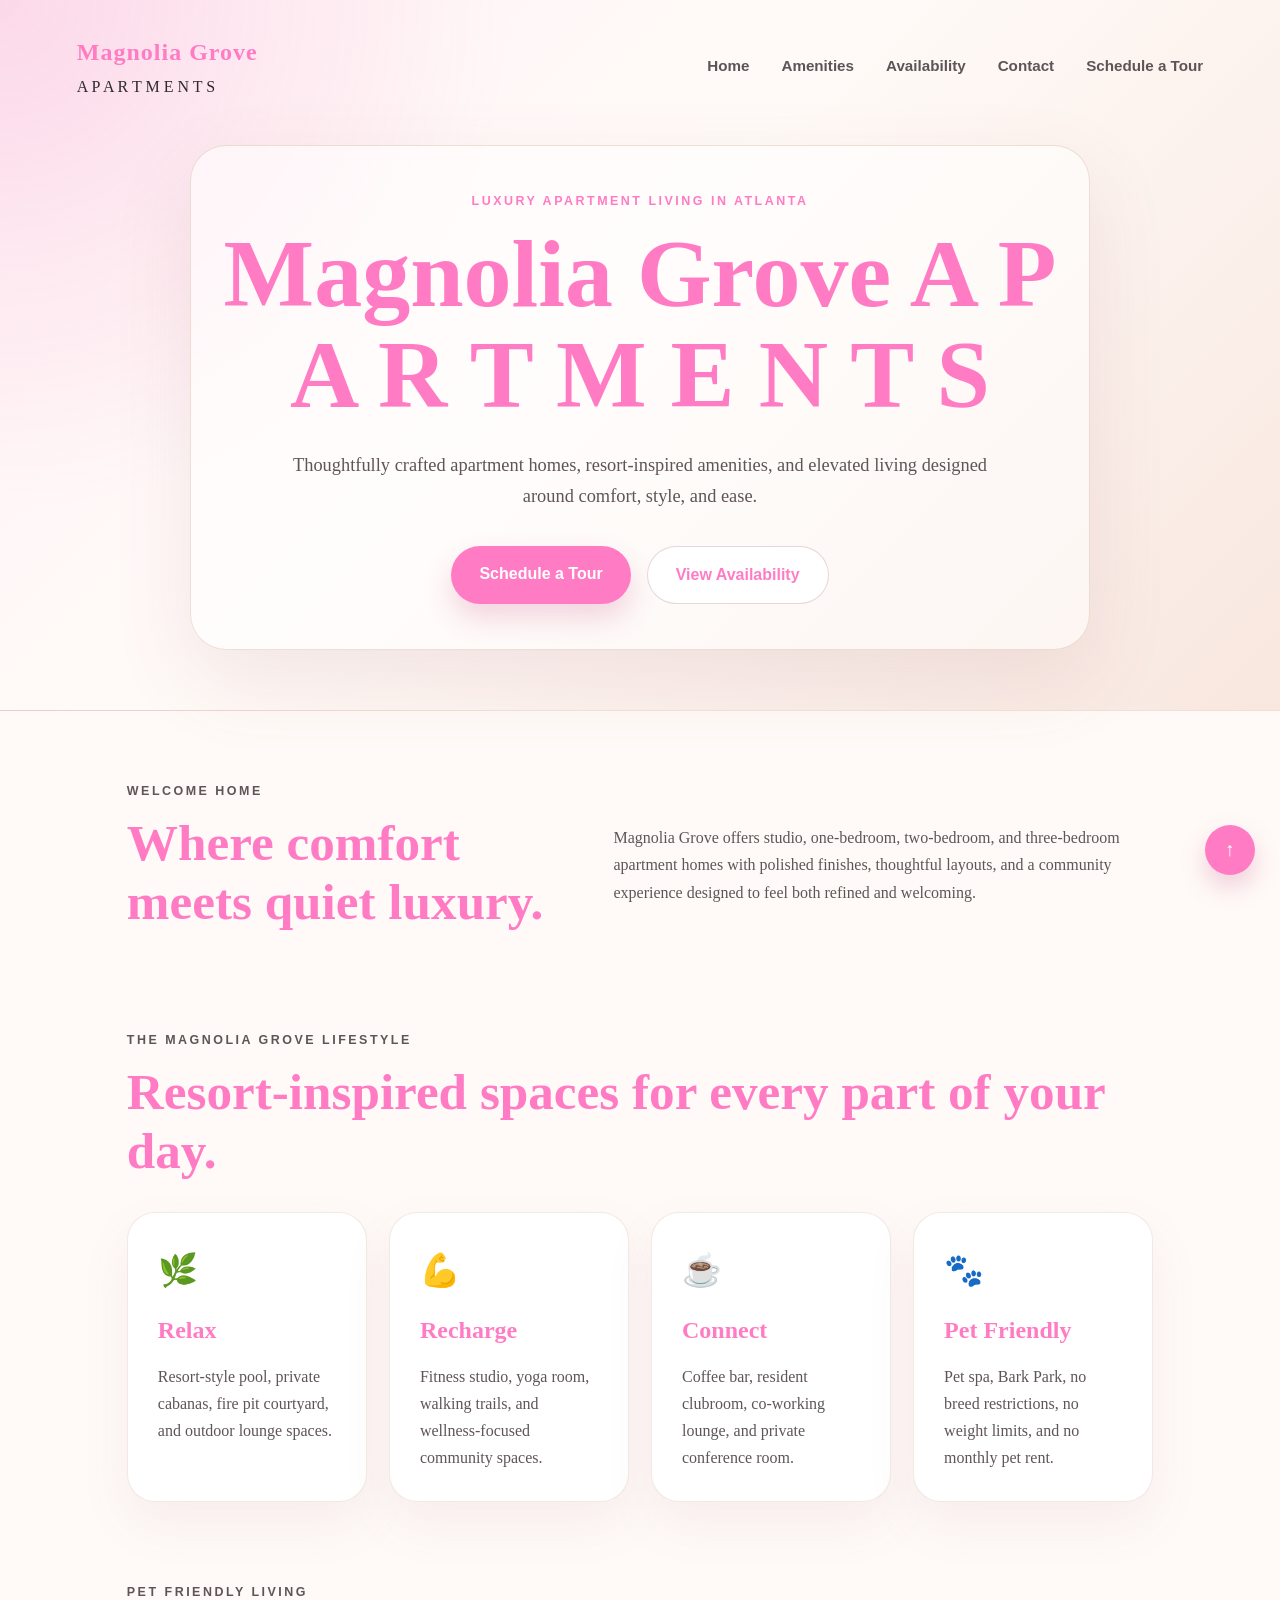
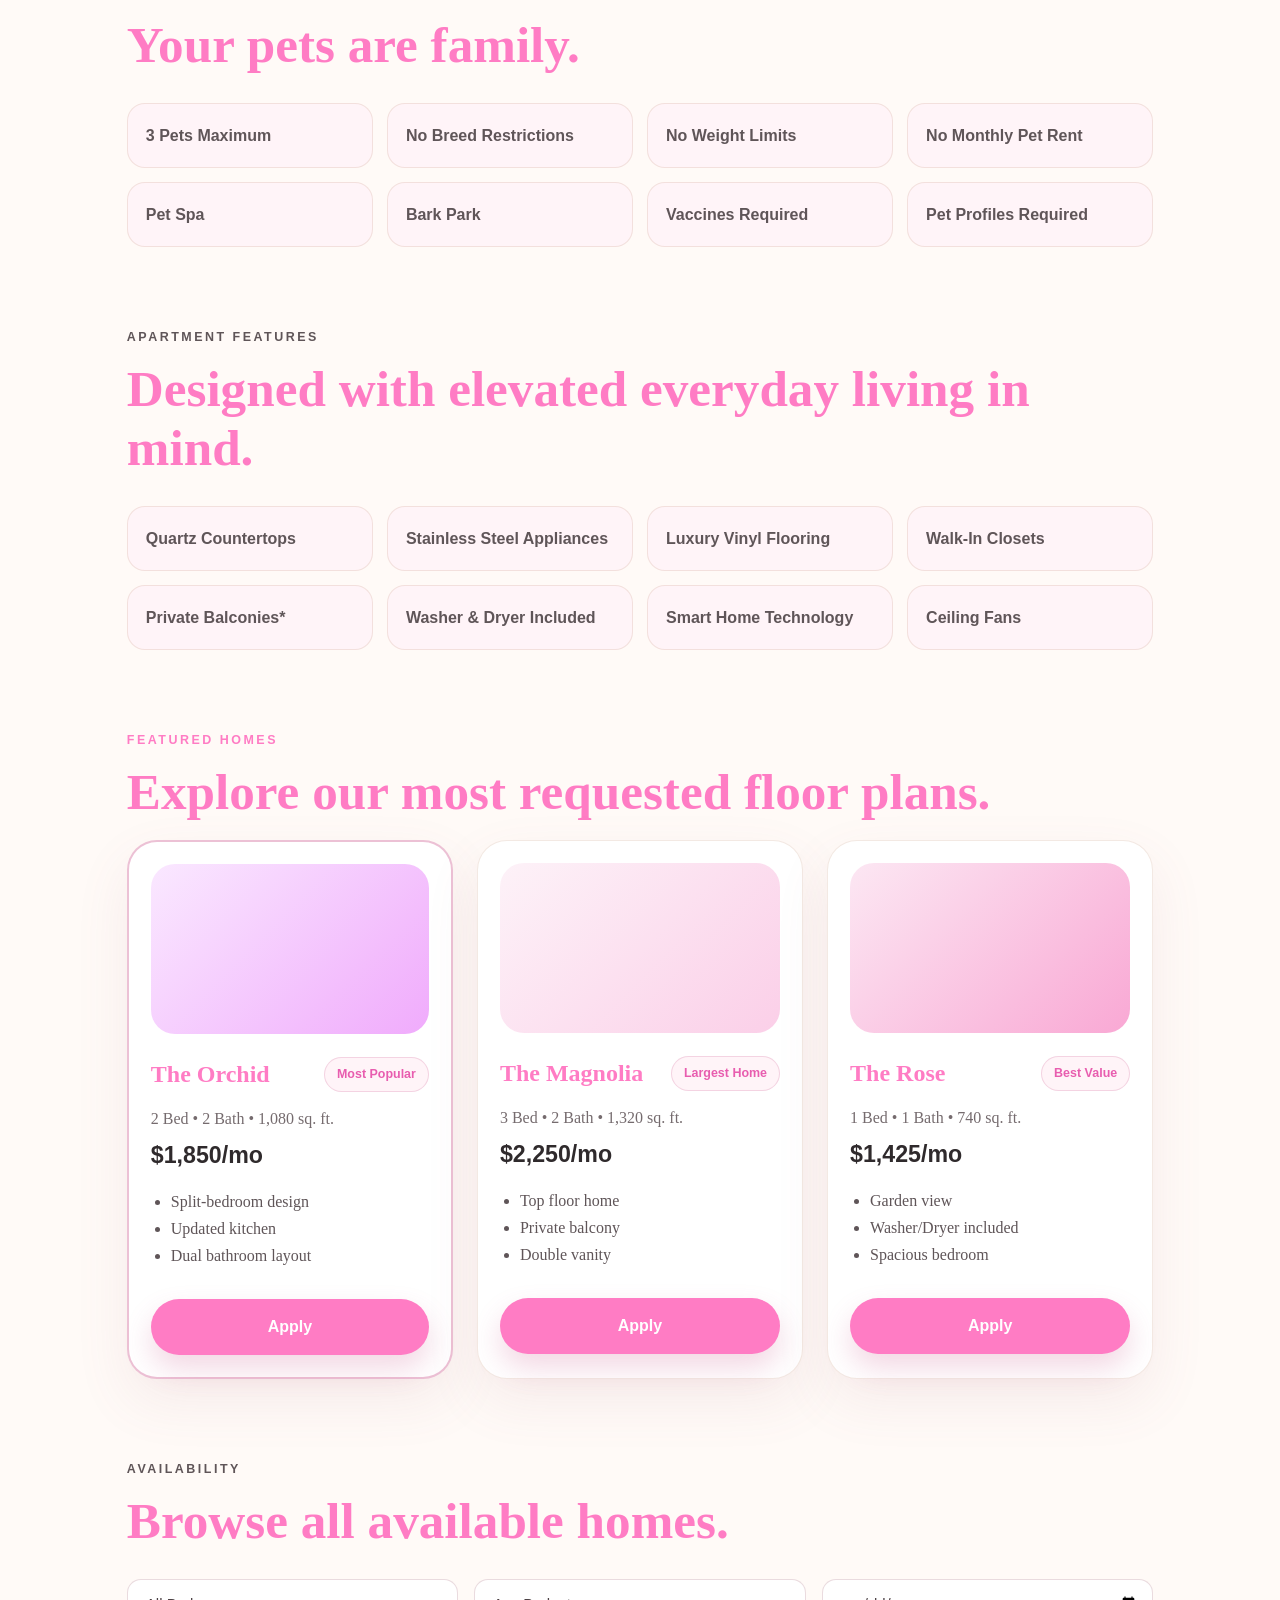
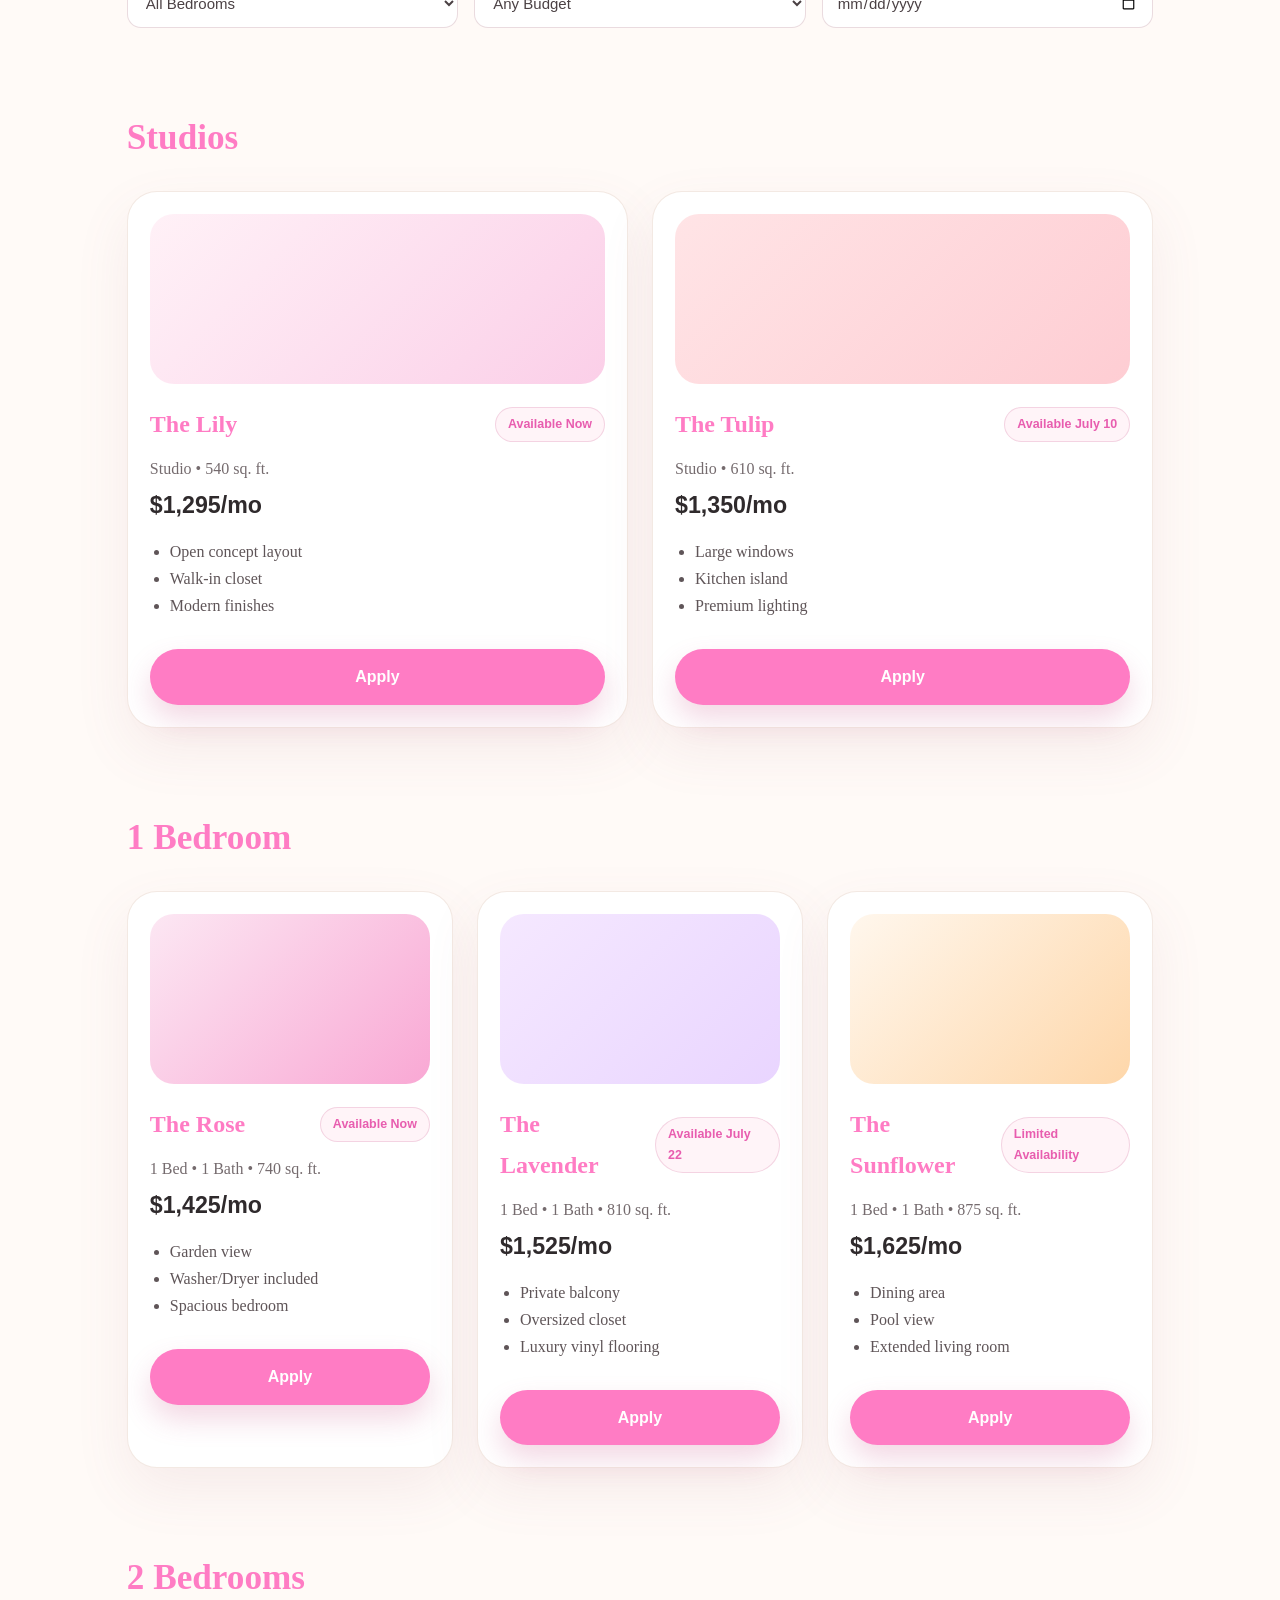
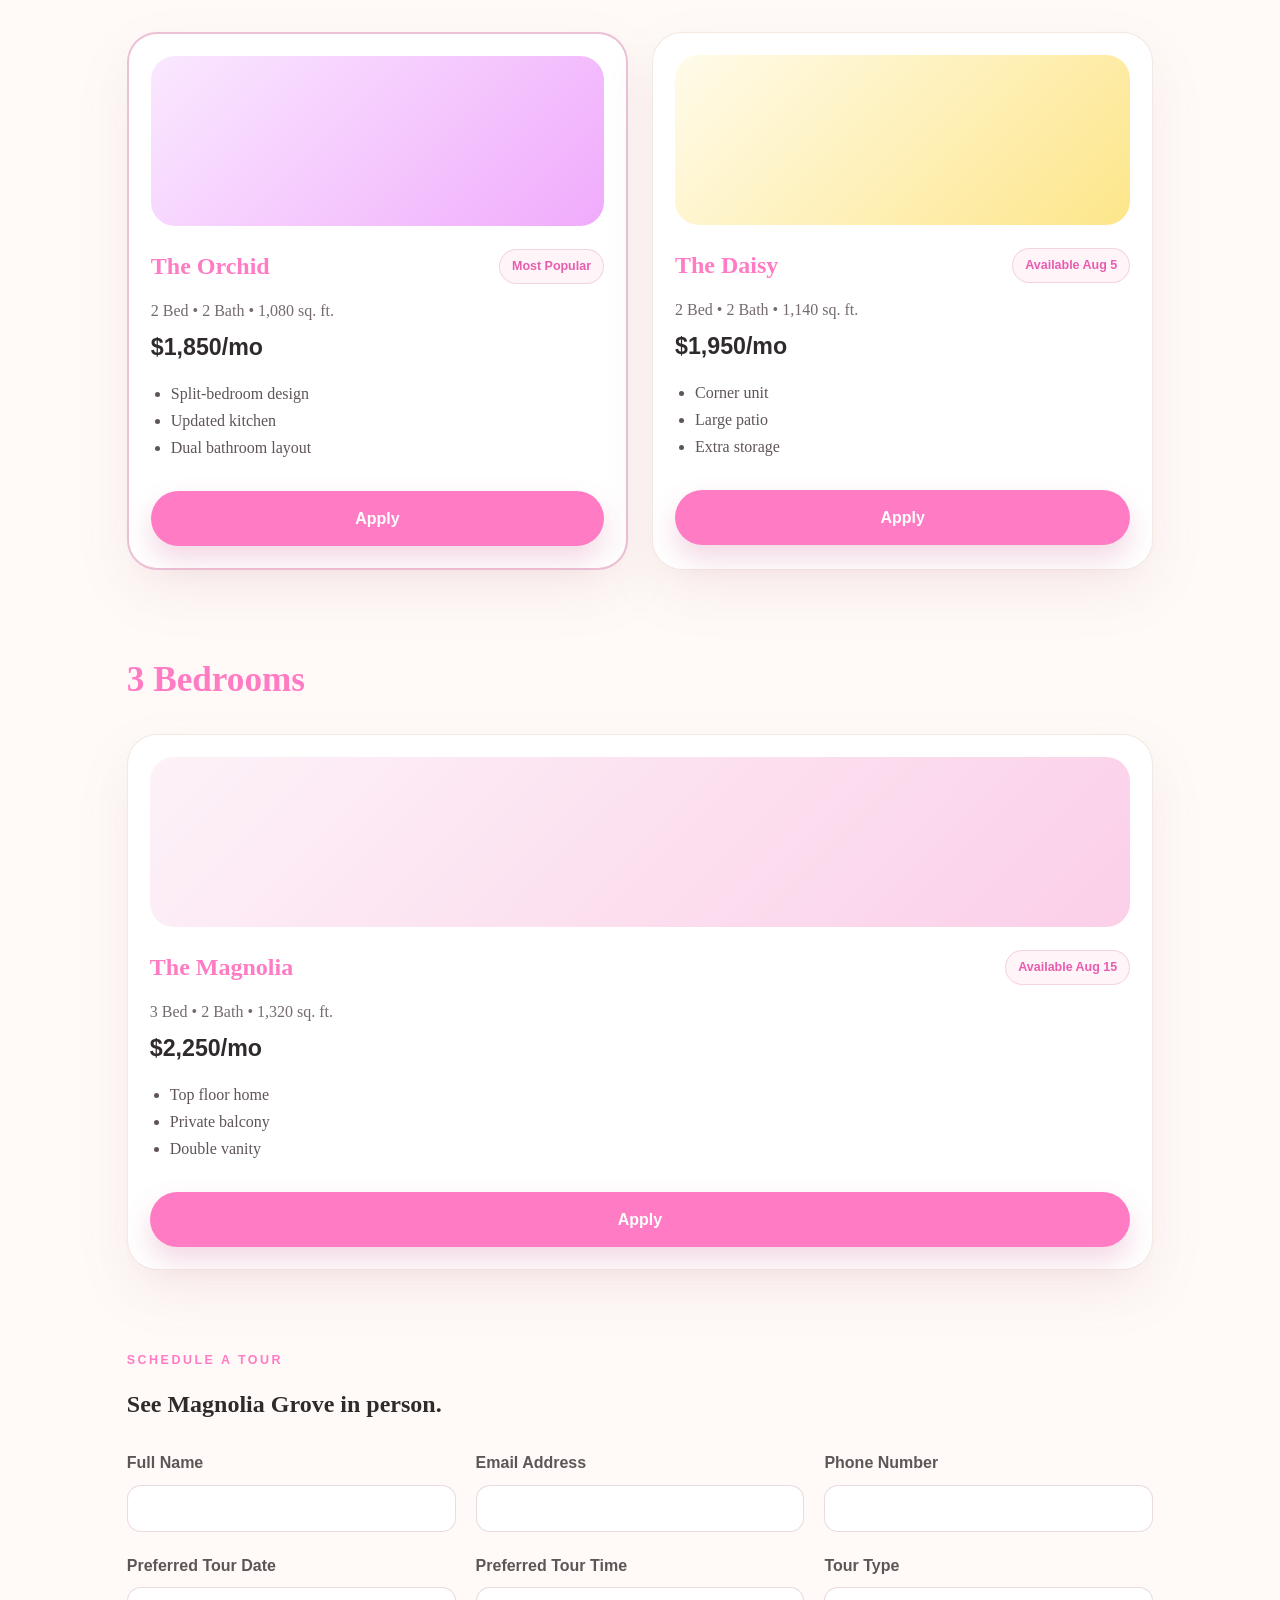
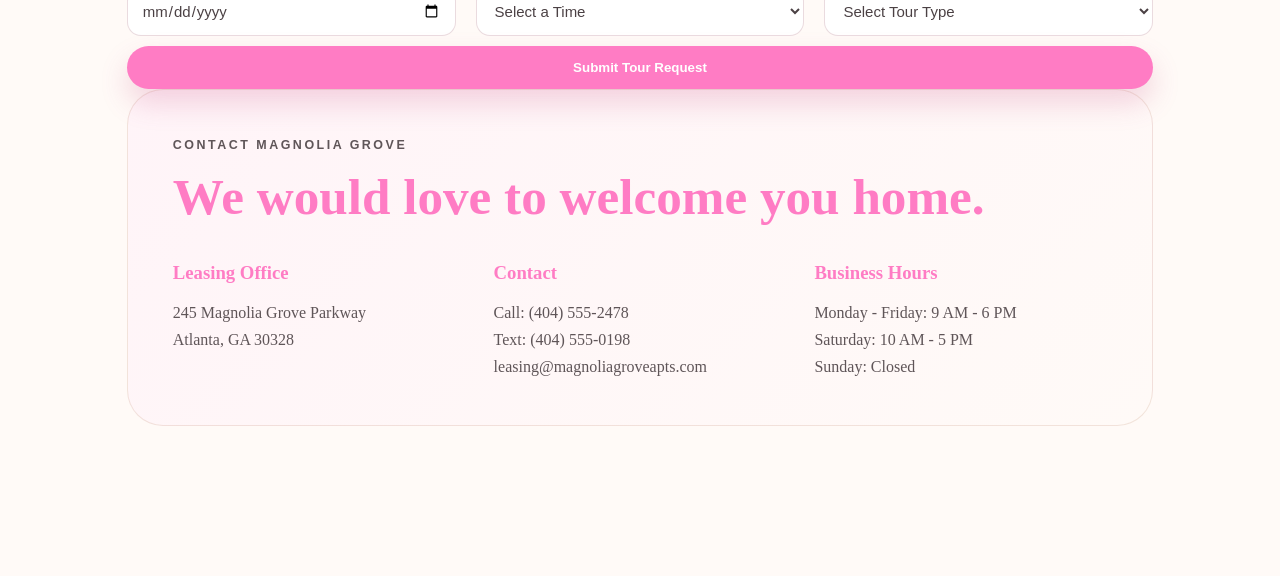
==== commit 786f627c: "Refactor index.html for improved structure and features" ====
--- a/index.html
+++ b/index.html
@@ -4,30 +4,47 @@
   <meta charset="UTF-8" />
   <meta name="viewport" content="width=device-width, initial-scale=1.0" />
   <title>Magnolia Grove Apartments</title>
+
+  <link rel="preconnect" href="https://fonts.googleapis.com">
+  <link rel="preconnect" href="https://fonts.gstatic.com" crossorigin>
+  <link href="https://fonts.googleapis.com/css2?family=Cormorant+Garamond:wght@400;500;600;700&display=swap" rel="stylesheet">
+
   <link rel="stylesheet" href="style.css" />
 </head>
+
 <body>
 
 <header class="luxury-hero" id="home">
   <nav class="navbar">
-    <h2>Magnolia Grove</h2>
-    <div>
-      <a href="#lifestyle">Lifestyle</a>
+    <div class="brand">
+      <h2>Magnolia Grove</h2>
+      <span>A P A R T M E N T S</span>
+    </div>
+
+    <div class="nav-links">
+      <a href="#home">Home</a>
+      <a href="#lifestyle">Amenities</a>
       <a href="#availability">Availability</a>
       <a href="#contact">Contact</a>
+      <a href="#tour" class="nav-button">Schedule a Tour</a>
     </div>
   </nav>
 
   <section class="hero-inner">
     <p class="eyebrow">Luxury Apartment Living in Atlanta</p>
-    <h1>✦ Magnolia Grove Apartments ✦</h1>
+
+    <h1 class="community-name">
+      Magnolia Grove
+      <span>A P A R T M E N T S</span>
+    </h1>
+
     <p class="hero-text">
       Thoughtfully crafted apartment homes, resort-inspired amenities,
       and elevated living designed around comfort, style, and ease.
     </p>
 
     <div class="hero-actions">
-      <a href="#contact" class="primary-btn">Schedule a Tour</a>
+      <a href="#tour" class="primary-btn">Schedule a Tour</a>
       <a href="#availability" class="secondary-btn">View Availability</a>
     </div>
   </section>
@@ -40,6 +57,7 @@
       <p class="eyebrow">Welcome Home</p>
       <h2>Where comfort meets quiet luxury.</h2>
     </div>
+
     <p>
       Magnolia Grove offers studio, one-bedroom, two-bedroom, and three-bedroom
       apartment homes with polished finishes, thoughtful layouts, and a community
@@ -78,22 +96,22 @@
     </div>
   </section>
 
-<section class="features-section">
-  <p class="eyebrow">Pet Friendly Living</p>
-  <h2>Your pets are family.</h2>
-
-  <div class="feature-grid">
-    <div>3 Pets Maximum</div>
-    <div>No Breed Restrictions</div>
-    <div>No Weight Limits</div>
-    <div>No Monthly Pet Rent</div>
-    <div>Pet Spa</div>
-    <div>Bark Park</div>
-    <div>Vaccines Required</div>
-    <div>Pet Profiles Required</div>
-  </div>
-</section>
-  
+  <section class="features-section">
+    <p class="eyebrow">Pet Friendly Living</p>
+    <h2>Your pets are family.</h2>
+
+    <div class="feature-grid">
+      <div>3 Pets Maximum</div>
+      <div>No Breed Restrictions</div>
+      <div>No Weight Limits</div>
+      <div>No Monthly Pet Rent</div>
+      <div>Pet Spa</div>
+      <div>Bark Park</div>
+      <div>Vaccines Required</div>
+      <div>Pet Profiles Required</div>
+    </div>
+  </section>
+
   <section class="features-section">
     <p class="eyebrow">Apartment Features</p>
     <h2>Designed with elevated everyday living in mind.</h2>
@@ -193,6 +211,7 @@
   <section class="floorplan-section">
     <h2>Studios</h2>
     <div class="unit-grid">
+
       <div class="unit-card" data-bedrooms="studio" data-rent="1295" data-available="2026-06-01">
         <div class="unit-image lily"></div>
         <div class="unit-top">
@@ -224,12 +243,14 @@
         </ul>
         <a class="primary-btn full" href="screening.html?unit=The%20Tulip&rent=1350&details=Studio%20%E2%80%A2%20610%20sq.%20ft.">Apply</a>
       </div>
+
     </div>
   </section>
 
   <section class="floorplan-section">
     <h2>1 Bedroom</h2>
     <div class="unit-grid">
+
       <div class="unit-card" data-bedrooms="1" data-rent="1425" data-available="2026-06-01">
         <div class="unit-image rose"></div>
         <div class="unit-top">
@@ -277,12 +298,14 @@
         </ul>
         <a class="primary-btn full" href="screening.html?unit=The%20Sunflower&rent=1625&details=1%20Bed%20%E2%80%A2%201%20Bath%20%E2%80%A2%20875%20sq.%20ft.">Apply</a>
       </div>
+
     </div>
   </section>
 
   <section class="floorplan-section">
     <h2>2 Bedrooms</h2>
     <div class="unit-grid">
+
       <div class="unit-card featured" data-bedrooms="2" data-rent="1850" data-available="2026-06-01">
         <div class="unit-image orchid"></div>
         <div class="unit-top">
@@ -314,12 +337,14 @@
         </ul>
         <a class="primary-btn full" href="screening.html?unit=The%20Daisy&rent=1950&details=2%20Bed%20%E2%80%A2%202%20Bath%20%E2%80%A2%201140%20sq.%20ft.">Apply</a>
       </div>
+
     </div>
   </section>
 
   <section class="floorplan-section">
     <h2>3 Bedrooms</h2>
     <div class="unit-grid">
+
       <div class="unit-card" data-bedrooms="3" data-rent="2250" data-available="2026-08-15">
         <div class="unit-image magnolia"></div>
         <div class="unit-top">
@@ -335,7 +360,62 @@
         </ul>
         <a class="primary-btn full" href="screening.html?unit=The%20Magnolia&rent=2250&details=3%20Bed%20%E2%80%A2%202%20Bath%20%E2%80%A2%201320%20sq.%20ft.">Apply</a>
       </div>
-    </div>
+
+    </div>
+  </section>
+
+  <section class="tour-section" id="tour">
+    <p class="eyebrow">Schedule a Tour</p>
+    <h2>See Magnolia Grove in person.</h2>
+
+    <form class="tour-form">
+      <div class="form-grid">
+        <div>
+          <label>Full Name</label>
+          <input type="text" required>
+        </div>
+
+        <div>
+          <label>Email Address</label>
+          <input type="email" required>
+        </div>
+
+        <div>
+          <label>Phone Number</label>
+          <input type="tel" required>
+        </div>
+
+        <div>
+          <label>Preferred Tour Date</label>
+          <input type="date" required>
+        </div>
+
+        <div>
+          <label>Preferred Tour Time</label>
+          <select required>
+            <option value="">Select a Time</option>
+            <option>9:00 AM</option>
+            <option>10:00 AM</option>
+            <option>11:00 AM</option>
+            <option>1:00 PM</option>
+            <option>2:00 PM</option>
+            <option>3:00 PM</option>
+            <option>4:00 PM</option>
+          </select>
+        </div>
+
+        <div>
+          <label>Tour Type</label>
+          <select required>
+            <option value="">Select Tour Type</option>
+            <option>In-Person Tour</option>
+            <option>Virtual Tour</option>
+          </select>
+        </div>
+      </div>
+
+      <button type="submit" class="primary-btn full">Submit Tour Request</button>
+    </form>
   </section>
 
   <footer class="footer" id="contact">
@@ -369,11 +449,13 @@
 
 </main>
 
+<a href="#home" class="back-top">↑</a>
+
 <script>
   const bedroomFilter = document.getElementById("bedroomFilter");
   const budgetFilter = document.getElementById("budgetFilter");
   const moveInFilter = document.getElementById("moveInFilter");
-  const units = document.querySelectorAll(".unit-card");
+  const units = document.querySelectorAll(".floorplan-section .unit-card");
 
   function filterUnits() {
     const bedroomValue = bedroomFilter.value;
@@ -398,9 +480,5 @@
   moveInFilter.addEventListener("change", filterUnits);
 </script>
 
-<a href="#home" class="back-top">
-  ↑
-</a>
-  
 </body>
 </html>
--- a/style.css
+++ b/style.css
@@ -16,8 +16,7 @@
 }
 
 .luxury-hero {
-  min-height: 92vh;
-  padding: 32px 6%;
+  padding: 32px 6% 60px;
   background:
     radial-gradient(circle at top left, rgba(236, 72, 153, 0.16), transparent 35%),
     linear-gradient(135deg, #fff4f8, #fffaf7 45%, #f8e7df);
@@ -26,14 +25,14 @@
 
 .navbar {
   max-width: 1180px;
-  margin: 0 auto 90px;
+  margin: 0 auto 45px;
   display: flex;
   justify-content: space-between;
   align-items: center;
 }
 
 .navbar h2 {
-  color: #9f5b6f;
+  color: #FF7CC4;
   letter-spacing: 1px;
   font-size: 1.5rem;
 }
@@ -48,14 +47,14 @@
 }
 
 .navbar a:hover {
-  color: #c94f86;
+  color: #FF7CC4;
 }
 
 .hero-inner {
   max-width: 900px;
   margin: 0 auto;
   text-align: center;
-  padding: 70px 20px;
+  padding: 45px 20px;
   border: 1px solid rgba(188, 134, 99, 0.25);
   border-radius: 36px;
   background: rgba(255, 255, 255, 0.55);
@@ -63,7 +62,7 @@
 }
 
 .eyebrow {
-  color: #b76e79;
+  color: #FF7CC4;
   text-transform: uppercase;
   letter-spacing: 2.5px;
   font-size: 0.78rem;
@@ -73,8 +72,8 @@
 }
 
 .hero-inner h1 {
-  color: #8f4862;
-  font-size: clamp(2.6rem, 7vw, 5rem);
+  color: #FF7CC4;
+  font-size: clamp(3rem, 8vw, 6rem);
   line-height: 1.05;
   margin-bottom: 24px;
 }
@@ -108,19 +107,19 @@
 }
 
 .primary-btn {
-  background: #c94f86;
+  background: #FF7CC4;
   color: white;
   box-shadow: 0 14px 28px rgba(201, 79, 134, 0.22);
 }
 
 .secondary-btn {
   background: white;
-  color: #9f5b6f;
+  color: #FF7CC4;
   border: 1px solid rgba(159, 91, 111, 0.25);
 }
 
 .primary-btn:hover {
-  background: #a63f6f;
+  background: #E85DAF;
 }
 
 .secondary-btn:hover {
@@ -162,7 +161,7 @@
 .featured-section h2,
 .availability-section h2,
 .footer h2 {
-  color: #8f4862;
+  color: #FF7CC4;
   font-size: clamp(2rem, 4vw, 3.2rem);
   line-height: 1.15;
   margin-bottom: 18px;
@@ -196,7 +195,7 @@
 }
 
 .lifestyle-card h3 {
-  color: #8f4862;
+  color: #FF7CC4;
   font-size: 1.5rem;
   margin: 12px 0;
 }
@@ -241,7 +240,7 @@
 }
 
 .floorplan-section h2 {
-  color: #8f4862;
+  color: #FF7CC4;
   font-size: 2.2rem;
   margin-bottom: 24px;
 }
@@ -287,13 +286,13 @@
 }
 
 .unit-top h3 {
-  color: #8f4862;
+  color: #FF7CC4;
   font-size: 1.5rem;
 }
 
 .unit-top span {
   background: #fff4f8;
-  color: #a63f6f;
+  color: #E85DAF;
   border: 1px solid rgba(201, 79, 134, 0.2);
   padding: 6px 12px;
   border-radius: 999px;
@@ -336,7 +335,7 @@
 }
 
 .footer h3 {
-  color: #8f4862;
+  color: #FF7CC4;
   margin-bottom: 10px;
 }
 
@@ -355,7 +354,7 @@
 .back-link {
   display: inline-block;
   margin: 20px 0 0 20px;
-  color: #9f5b6f;
+  color: #FF7CC4;
   text-decoration: none;
   font-weight: 700;
   font-family: Arial, sans-serif;
@@ -387,3 +386,125 @@
     padding: 45px 20px;
   }
 }
+
+.back-top {
+  position: fixed;
+  bottom: 25px;
+  right: 25px;
+  background: #FF7CC4;
+  color: white;
+  text-decoration: none;
+  width: 50px;
+  height: 50px;
+  border-radius: 50%;
+  display: flex;
+  align-items: center;
+  justify-content: center;
+  font-size: 1.2rem;
+  font-weight: bold;
+  box-shadow: 0 12px 25px rgba(201, 79, 134, 0.25);
+  transition: 0.3s;
+}
+
+.back-top:hover {
+  background: #E85DAF;
+  transform: translateY(-3px);
+}
+.screening-hero {
+  min-height: auto;
+  padding-bottom: 55px;
+}
+
+.disabled-link {
+  opacity: 0.5;
+  pointer-events: none;
+}
+
+.form-grid {
+  display: grid;
+  grid-template-columns: repeat(auto-fit, minmax(250px, 1fr));
+  gap: 20px;
+  margin-top: 25px;
+}
+
+.form-grid label {
+  display: block;
+  margin-bottom: 8px;
+  color: #5f5558;
+  font-weight: 600;
+  font-family: Arial, sans-serif;
+}
+
+textarea {
+  min-height: 120px;
+  resize: vertical;
+}
+
+.application-form .features-section {
+  background: white;
+  padding: 35px;
+  border-radius: 28px;
+  border: 1px solid rgba(188,134,99,.15);
+  margin-bottom: 35px;
+  box-shadow: 0 15px 40px rgba(159,91,111,.06);
+}
+.form-grid {
+  display: grid;
+  grid-template-columns: repeat(auto-fit, minmax(250px, 1fr));
+  gap: 20px;
+  margin-top: 25px;
+}
+
+.form-grid label {
+  display: block;
+  margin-bottom: 8px;
+  color: #5f5558;
+  font-weight: 600;
+  font-family: Arial, sans-serif;
+}
+
+.application-form .features-section {
+  background: white;
+  padding: 35px;
+  border-radius: 28px;
+  border: 1px solid rgba(188,134,99,.15);
+  margin-bottom: 35px;
+  box-shadow: 0 15px 40px rgba(159,91,111,.06);
+}
+
+.entry-group {
+  margin-bottom: 20px;
+}
+
+.added-entry {
+  margin-top: 20px;
+  padding-top: 20px;
+  border-top: 1px solid rgba(188,134,99,.2);
+}
+
+.secondary-action {
+  width: auto;
+  margin-top: 20px;
+  background: white;
+  color: #FF7CC4 !important;
+  border: 1px solid rgba(159,91,111,.25);
+}
+
+.secondary-action:hover {
+  background: #fff4f8;
+}
+
+.pet-policy-grid {
+  margin-top: 30px;
+}
+.remove-action {
+  width: auto;
+  margin-top: 25px;
+  background: #fff4f8;
+  color: #E85DAF !important;
+  border: 1px solid rgba(201, 79, 134, 0.25);
+}
+
+.remove-action:hover {
+  background: #fce7f3;
+}
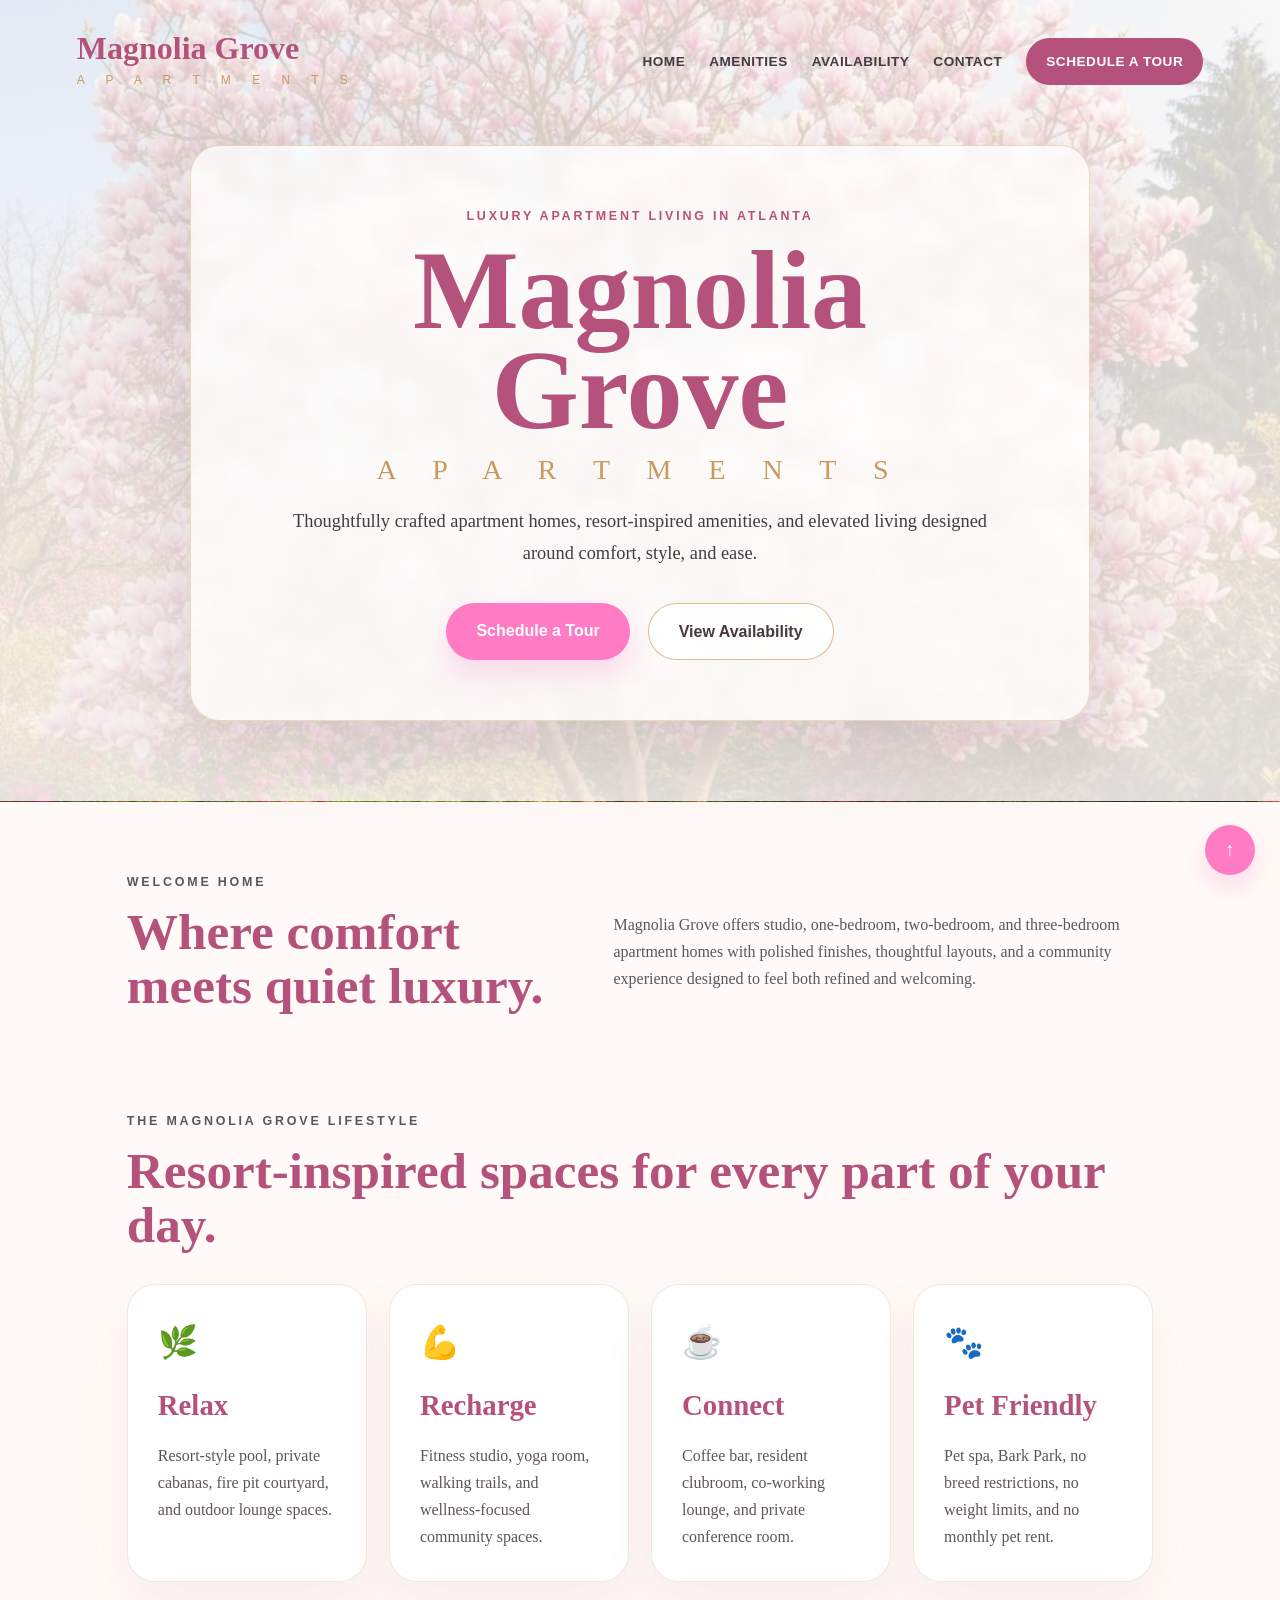
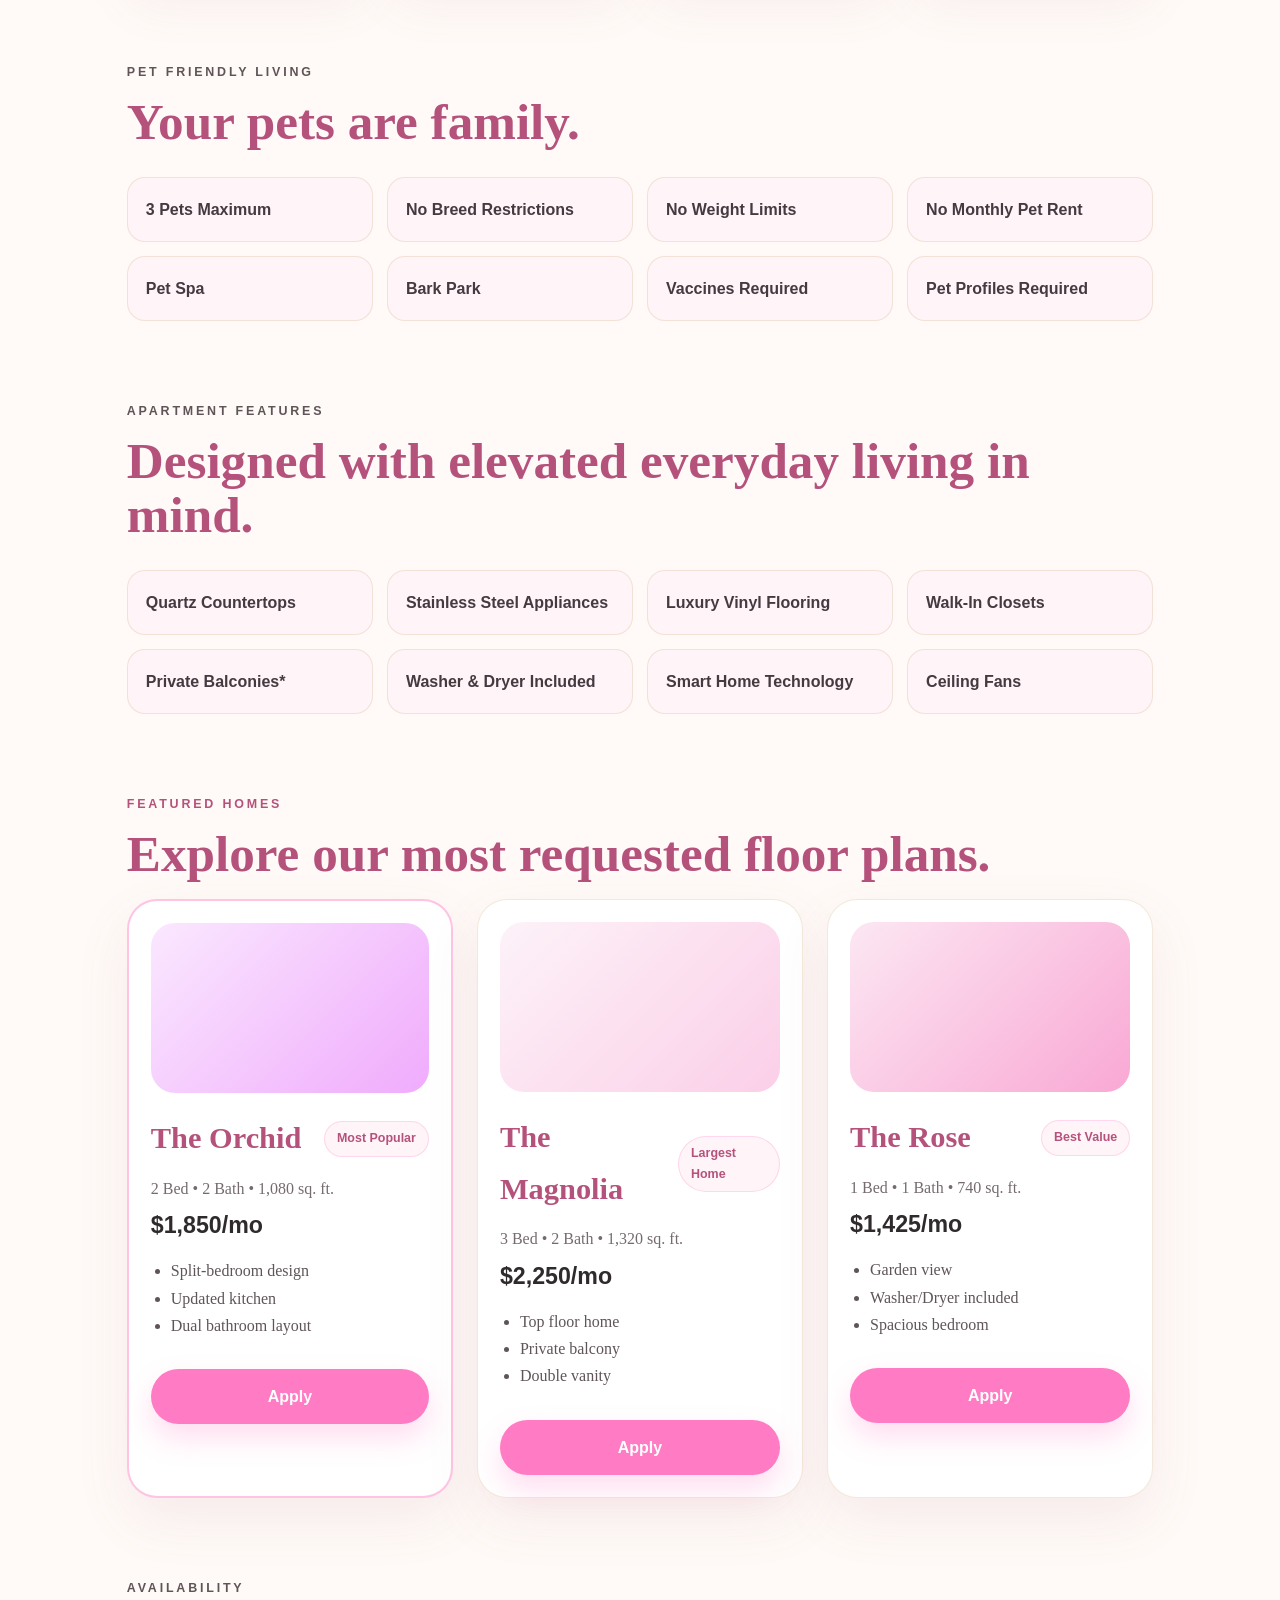
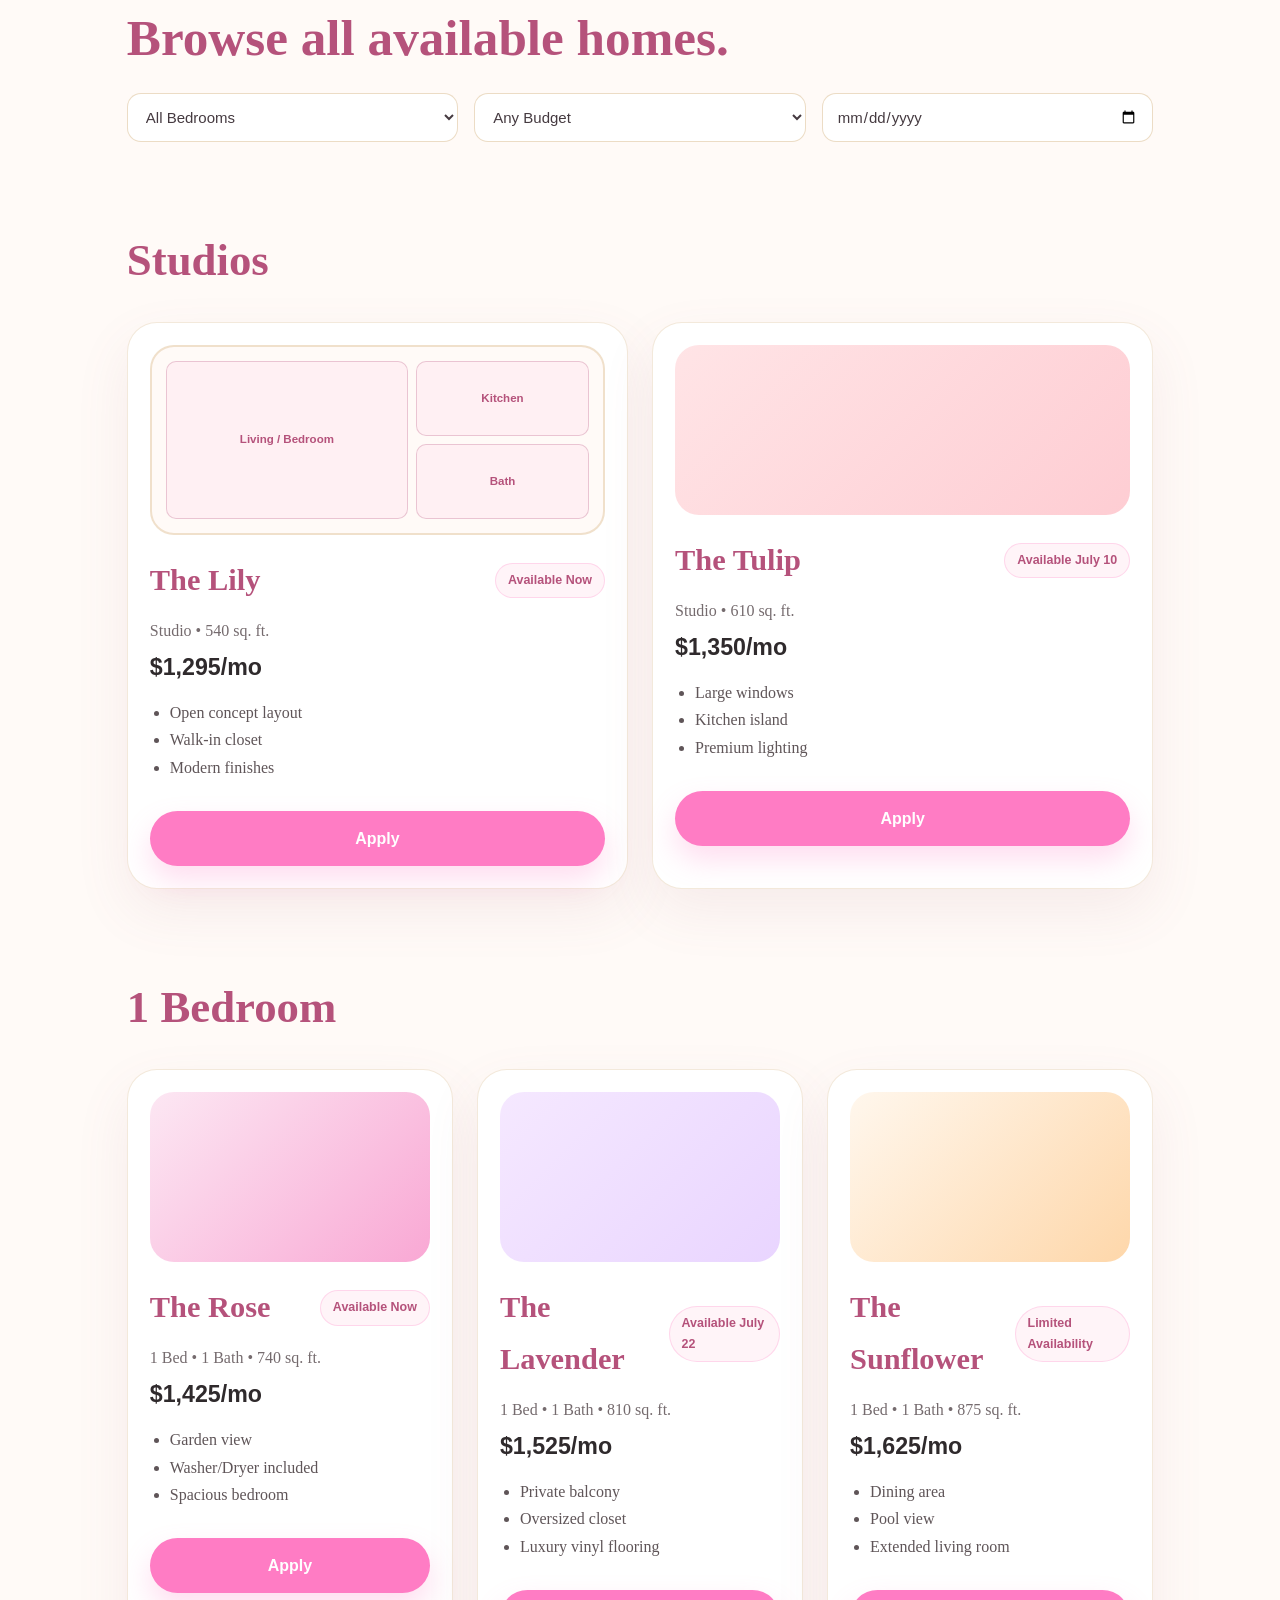
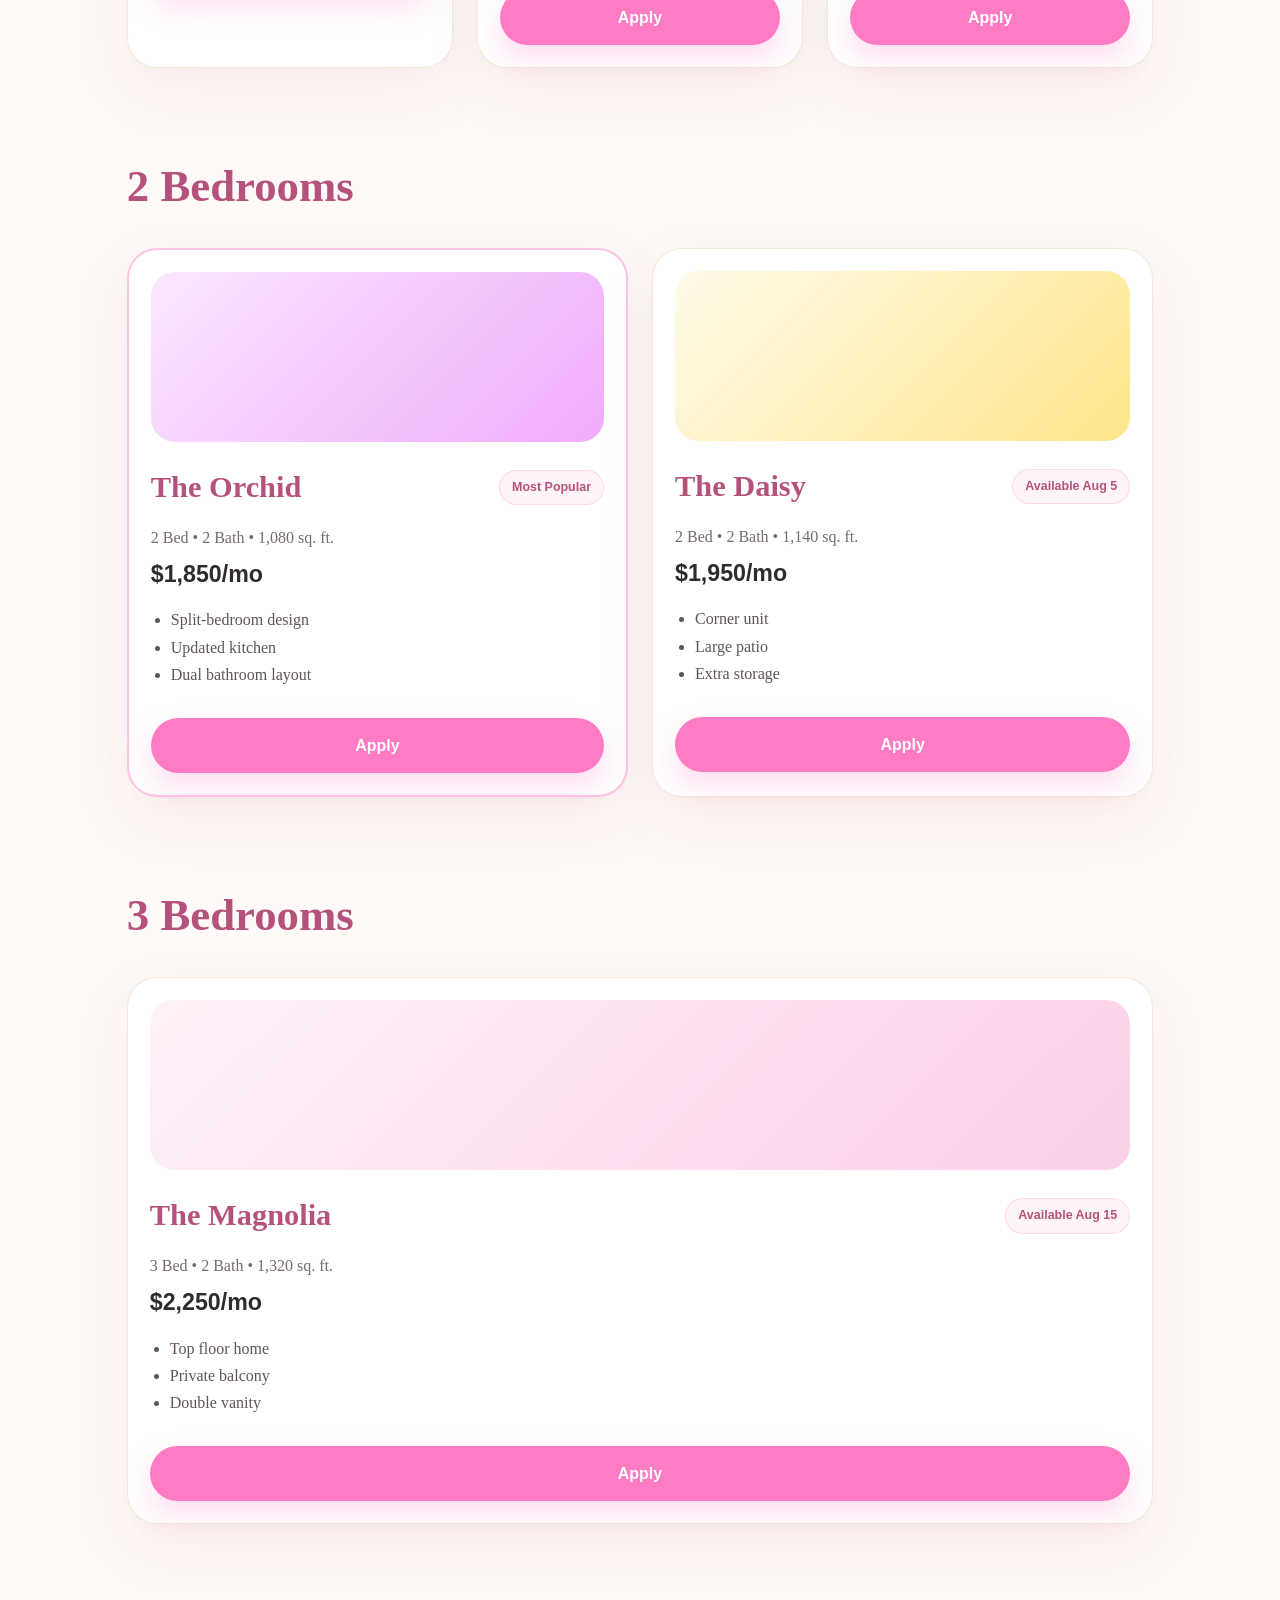
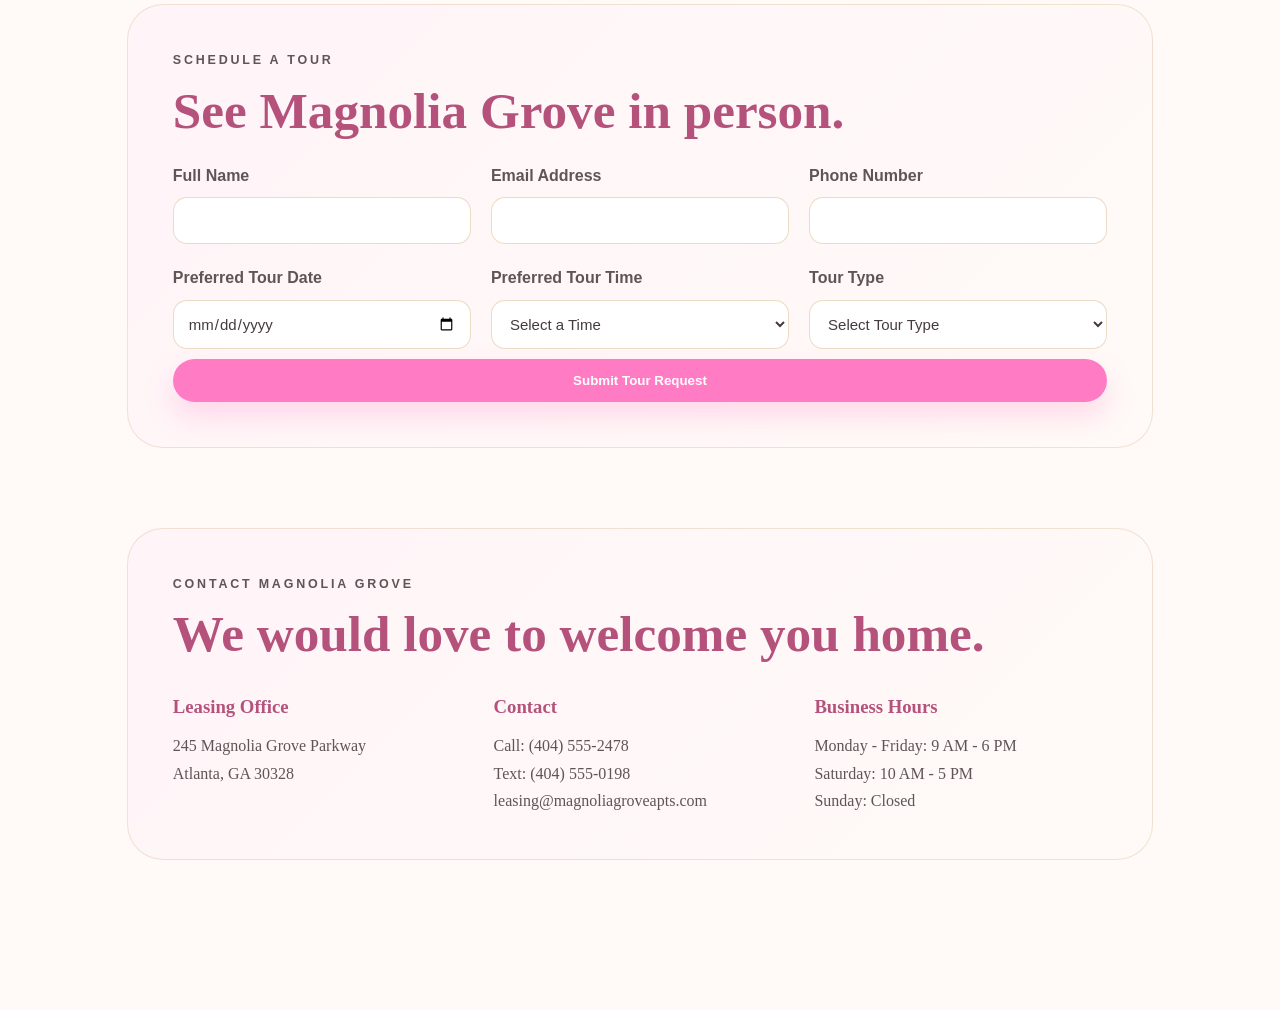
==== commit 5c68d40e: "Add floorplan visual for studio unit" ====
--- a/index.html
+++ b/index.html
@@ -213,7 +213,11 @@
     <div class="unit-grid">
 
       <div class="unit-card" data-bedrooms="studio" data-rent="1295" data-available="2026-06-01">
-        <div class="unit-image lily"></div>
+      <div class="floorplan-visual studio-layout">
+  <div class="main-room">Living / Bedroom</div>
+  <div>Kitchen</div>
+  <div>Bath</div>
+</div>
         <div class="unit-top">
           <h3>The Lily</h3>
           <span>Available Now</span>
--- a/style.css
+++ b/style.css
@@ -16,79 +16,120 @@
 }
 
 .luxury-hero {
-  padding: 32px 6% 60px;
+  padding: 32px 6% 80px;
   background:
-    radial-gradient(circle at top left, rgba(236, 72, 153, 0.16), transparent 35%),
-    linear-gradient(135deg, #fff4f8, #fffaf7 45%, #f8e7df);
-  border-bottom: 1px solid rgba(188, 134, 99, 0.2);
+    linear-gradient(rgba(255, 250, 247, 0.78), rgba(255, 250, 247, 0.88)),
+    url("./assets/magnolia-tree.jpg");
+  background-size: cover;
+  background-position: center;
+  background-repeat: no-repeat;
+  border-bottom: 1px solid rgba(200, 154, 91, 0.25);
 }
 
 .navbar {
   max-width: 1180px;
-  margin: 0 auto 45px;
+  margin: 0 auto 55px;
   display: flex;
   justify-content: space-between;
   align-items: center;
 }
 
-.navbar h2 {
-  color: #FF7CC4;
-  letter-spacing: 1px;
-  font-size: 1.5rem;
+.brand h2 {
+  font-family: "Cormorant Garamond", serif;
+  color: #b5527b;
+  font-size: 2rem;
+  line-height: 1;
+  font-weight: 600;
+}
+
+.brand span {
+  display: block;
+  color: #c89a5b;
+  font-family: Arial, sans-serif;
+  letter-spacing: 9px;
+  font-size: 0.75rem;
+  margin-top: 6px;
+}
+
+.nav-links {
+  display: flex;
+  align-items: center;
+  gap: 24px;
 }
 
 .navbar a {
-  margin-left: 28px;
   text-decoration: none;
-  color: #5d5457;
-  font-weight: 600;
-  font-family: Arial, sans-serif;
-  font-size: 0.95rem;
+  color: #453a40;
+  font-weight: 700;
+  font-family: Arial, sans-serif;
+  font-size: 0.85rem;
+  text-transform: uppercase;
+  letter-spacing: 0.5px;
 }
 
 .navbar a:hover {
-  color: #FF7CC4;
+  color: #ff7cc4;
+}
+
+.nav-button {
+  background: #b5527b;
+  color: white !important;
+  padding: 12px 20px;
+  border-radius: 999px;
 }
 
 .hero-inner {
   max-width: 900px;
   margin: 0 auto;
   text-align: center;
-  padding: 45px 20px;
-  border: 1px solid rgba(188, 134, 99, 0.25);
-  border-radius: 36px;
-  background: rgba(255, 255, 255, 0.55);
-  box-shadow: 0 30px 80px rgba(159, 91, 111, 0.12);
+  padding: 60px;
+  border: 1px solid rgba(200, 154, 91, 0.35);
+  border-radius: 30px;
+  background: rgba(255, 255, 255, 0.72);
+  box-shadow: 0 30px 80px rgba(80, 45, 55, 0.16);
+  backdrop-filter: blur(7px);
 }
 
 .eyebrow {
-  color: #FF7CC4;
+  color: #b5527b;
   text-transform: uppercase;
-  letter-spacing: 2.5px;
+  letter-spacing: 2.8px;
   font-size: 0.78rem;
   font-weight: 700;
   font-family: Arial, sans-serif;
   margin-bottom: 12px;
 }
 
-.hero-inner h1 {
-  color: #FF7CC4;
-  font-size: clamp(3rem, 8vw, 6rem);
-  line-height: 1.05;
+.community-name {
+  font-family: "Cormorant Garamond", serif;
+  color: #b5527b;
+  font-size: clamp(4rem, 9vw, 7rem);
+  line-height: 0.9;
+  font-weight: 600;
   margin-bottom: 24px;
+}
+
+.community-name span {
+  display: block;
+  color: #c89a5b;
+  font-family: "Cormorant Garamond", serif;
+  font-size: 0.25em;
+  letter-spacing: 15px;
+  font-weight: 500;
+  margin-top: 16px;
 }
 
 .hero-text {
   max-width: 700px;
   margin: 0 auto;
-  color: #5f5558;
+  color: #453a40;
   font-size: 1.15rem;
 }
 
 .hero-actions {
   display: flex;
   justify-content: center;
-  gap: 16px;
+  gap: 18px;
   margin-top: 34px;
   flex-wrap: wrap;
 }
@@ -99,7 +140,7 @@
   display: inline-block;
   border: none;
   border-radius: 999px;
-  padding: 14px 28px;
+  padding: 14px 30px;
   text-decoration: none;
   font-family: Arial, sans-serif;
   font-weight: 700;
@@ -107,19 +148,19 @@
 }
 
 .primary-btn {
-  background: #FF7CC4;
+  background: #ff7cc4;
   color: white;
-  box-shadow: 0 14px 28px rgba(201, 79, 134, 0.22);
+  box-shadow: 0 14px 28px rgba(255, 124, 196, 0.25);
 }
 
 .secondary-btn {
-  background: white;
-  color: #FF7CC4;
-  border: 1px solid rgba(159, 91, 111, 0.25);
+  background: rgba(255, 255, 255, 0.75);
+  color: #453a40;
+  border: 1px solid rgba(200, 154, 91, 0.65);
 }
 
 .primary-btn:hover {
-  background: #E85DAF;
+  background: #e85daf;
 }
 
 .secondary-btn:hover {
@@ -144,6 +185,7 @@
 .featured-section,
 .availability-section,
 .floorplan-section,
+.tour-section,
 .footer {
   margin-bottom: 80px;
 }
@@ -160,10 +202,12 @@
 .features-section h2,
 .featured-section h2,
 .availability-section h2,
+.tour-section h2,
 .footer h2 {
-  color: #FF7CC4;
-  font-size: clamp(2rem, 4vw, 3.2rem);
-  line-height: 1.15;
+  color: #b5527b;
+  font-family: "Cormorant Garamond", serif;
+  font-size: clamp(2.4rem, 4vw, 4rem);
+  line-height: 1.05;
   margin-bottom: 18px;
 }
 
@@ -171,6 +215,7 @@
 .lifestyle-section p,
 .features-section p,
 .availability-section p,
+.tour-section p,
 .footer p {
   color: #5f5558;
 }
@@ -184,7 +229,7 @@
 
 .lifestyle-card {
   background: white;
-  border: 1px solid rgba(188, 134, 99, 0.18);
+  border: 1px solid rgba(200, 154, 91, 0.22);
   border-radius: 28px;
   padding: 30px;
   box-shadow: 0 22px 50px rgba(159, 91, 111, 0.08);
@@ -195,8 +240,9 @@
 }
 
 .lifestyle-card h3 {
-  color: #FF7CC4;
-  font-size: 1.5rem;
+  color: #b5527b;
+  font-family: "Cormorant Garamond", serif;
+  font-size: 1.8rem;
   margin: 12px 0;
 }
 
@@ -209,10 +255,10 @@
 
 .feature-grid div {
   background: #fff4f8;
-  border: 1px solid rgba(188, 134, 99, 0.18);
+  border: 1px solid rgba(200, 154, 91, 0.22);
   border-radius: 18px;
   padding: 18px;
-  color: #5f5558;
+  color: #453a40;
   font-family: Arial, sans-serif;
   font-weight: 700;
 }
@@ -232,16 +278,17 @@
   width: 100%;
   padding: 14px;
   border-radius: 14px;
-  border: 1px solid rgba(159, 91, 111, 0.22);
+  border: 1px solid rgba(200, 154, 91, 0.35);
   background: white;
-  color: #4b4144;
+  color: #453a40;
   font-size: 15px;
   font-family: Arial, sans-serif;
 }
 
 .floorplan-section h2 {
-  color: #FF7CC4;
-  font-size: 2.2rem;
+  color: #b5527b;
+  font-family: "Cormorant Garamond", serif;
+  font-size: 2.8rem;
   margin-bottom: 24px;
 }
 
@@ -253,14 +300,14 @@
 
 .unit-card {
   background: white;
-  border: 1px solid rgba(188, 134, 99, 0.18);
+  border: 1px solid rgba(200, 154, 91, 0.22);
   border-radius: 30px;
   padding: 22px;
   box-shadow: 0 22px 55px rgba(159, 91, 111, 0.09);
 }
 
 .unit-card.featured {
-  border: 2px solid rgba(201, 79, 134, 0.35);
+  border: 2px solid rgba(255, 124, 196, 0.45);
 }
 
 .unit-image {
@@ -286,14 +333,15 @@
 }
 
 .unit-top h3 {
-  color: #FF7CC4;
-  font-size: 1.5rem;
+  color: #b5527b;
+  font-family: "Cormorant Garamond", serif;
+  font-size: 1.9rem;
 }
 
 .unit-top span {
   background: #fff4f8;
-  color: #E85DAF;
-  border: 1px solid rgba(201, 79, 134, 0.2);
+  color: #b5527b;
+  border: 1px solid rgba(255, 124, 196, 0.25);
   padding: 6px 12px;
   border-radius: 999px;
   font-family: Arial, sans-serif;
@@ -320,11 +368,16 @@
   margin-bottom: 20px;
 }
 
+.tour-section,
 .footer {
   background: linear-gradient(135deg, #fff4f8, #fffaf7);
-  border: 1px solid rgba(188, 134, 99, 0.2);
+  border: 1px solid rgba(200, 154, 91, 0.25);
   border-radius: 36px;
   padding: 45px;
+}
+
+.tour-form {
+  margin-top: 25px;
 }
 
 .footer-grid {
@@ -335,8 +388,23 @@
 }
 
 .footer h3 {
-  color: #FF7CC4;
+  color: #b5527b;
   margin-bottom: 10px;
+}
+
+.form-grid {
+  display: grid;
+  grid-template-columns: repeat(auto-fit, minmax(250px, 1fr));
+  gap: 20px;
+  margin-top: 25px;
+}
+
+.form-grid label {
+  display: block;
+  margin-bottom: 8px;
+  color: #5f5558;
+  font-weight: 600;
+  font-family: Arial, sans-serif;
 }
 
 .checkbox-label {
@@ -354,7 +422,7 @@
 .back-link {
   display: inline-block;
   margin: 20px 0 0 20px;
-  color: #FF7CC4;
+  color: #b5527b;
   text-decoration: none;
   font-weight: 700;
   font-family: Arial, sans-serif;
@@ -362,36 +430,13 @@
 
 .back-link:hover {
   text-decoration: underline;
-}
-
-.hidden {
-  display: none;
-}
-
-@media (max-width: 800px) {
-  .navbar {
-    flex-direction: column;
-    gap: 20px;
-  }
-
-  .navbar a {
-    margin: 0 10px;
-  }
-
-  .intro-section {
-    grid-template-columns: 1fr;
-  }
-
-  .hero-inner {
-    padding: 45px 20px;
-  }
 }
 
 .back-top {
   position: fixed;
   bottom: 25px;
   right: 25px;
-  background: #FF7CC4;
+  background: #ff7cc4;
   color: white;
   text-decoration: none;
   width: 50px;
@@ -402,74 +447,31 @@
   justify-content: center;
   font-size: 1.2rem;
   font-weight: bold;
-  box-shadow: 0 12px 25px rgba(201, 79, 134, 0.25);
+  box-shadow: 0 12px 25px rgba(255, 124, 196, 0.25);
   transition: 0.3s;
 }
 
 .back-top:hover {
-  background: #E85DAF;
+  background: #e85daf;
   transform: translateY(-3px);
 }
+
 .screening-hero {
-  min-height: auto;
   padding-bottom: 55px;
 }
 
 .disabled-link {
   opacity: 0.5;
   pointer-events: none;
-}
-
-.form-grid {
-  display: grid;
-  grid-template-columns: repeat(auto-fit, minmax(250px, 1fr));
-  gap: 20px;
-  margin-top: 25px;
-}
-
-.form-grid label {
-  display: block;
-  margin-bottom: 8px;
-  color: #5f5558;
-  font-weight: 600;
-  font-family: Arial, sans-serif;
-}
-
-textarea {
-  min-height: 120px;
-  resize: vertical;
 }
 
 .application-form .features-section {
   background: white;
   padding: 35px;
   border-radius: 28px;
-  border: 1px solid rgba(188,134,99,.15);
+  border: 1px solid rgba(200, 154, 91, 0.18);
   margin-bottom: 35px;
-  box-shadow: 0 15px 40px rgba(159,91,111,.06);
-}
-.form-grid {
-  display: grid;
-  grid-template-columns: repeat(auto-fit, minmax(250px, 1fr));
-  gap: 20px;
-  margin-top: 25px;
-}
-
-.form-grid label {
-  display: block;
-  margin-bottom: 8px;
-  color: #5f5558;
-  font-weight: 600;
-  font-family: Arial, sans-serif;
-}
-
-.application-form .features-section {
-  background: white;
-  padding: 35px;
-  border-radius: 28px;
-  border: 1px solid rgba(188,134,99,.15);
-  margin-bottom: 35px;
-  box-shadow: 0 15px 40px rgba(159,91,111,.06);
+  box-shadow: 0 15px 40px rgba(159, 91, 111, 0.06);
 }
 
 .entry-group {
@@ -479,32 +481,128 @@
 .added-entry {
   margin-top: 20px;
   padding-top: 20px;
-  border-top: 1px solid rgba(188,134,99,.2);
+  border-top: 1px solid rgba(200, 154, 91, 0.25);
 }
 
 .secondary-action {
   width: auto;
   margin-top: 20px;
   background: white;
-  color: #FF7CC4 !important;
-  border: 1px solid rgba(159,91,111,.25);
+  color: #b5527b !important;
+  border: 1px solid rgba(200, 154, 91, 0.35);
 }
 
 .secondary-action:hover {
   background: #fff4f8;
 }
 
-.pet-policy-grid {
-  margin-top: 30px;
-}
 .remove-action {
   width: auto;
   margin-top: 25px;
   background: #fff4f8;
-  color: #E85DAF !important;
-  border: 1px solid rgba(201, 79, 134, 0.25);
+  color: #b5527b !important;
+  border: 1px solid rgba(255, 124, 196, 0.25);
 }
 
 .remove-action:hover {
   background: #fce7f3;
 }
+
+.pet-policy-grid {
+  margin-top: 30px;
+}
+
+.hidden {
+  display: none;
+}
+
+@media (max-width: 900px) {
+  .navbar {
+    flex-direction: column;
+    gap: 22px;
+  }
+
+  .nav-links {
+    flex-wrap: wrap;
+    justify-content: center;
+  }
+
+  .intro-section {
+    grid-template-columns: 1fr;
+  }
+
+  .hero-inner {
+    padding: 45px 25px;
+  }
+
+  .community-name {
+    font-size: clamp(3.2rem, 14vw, 5rem);
+  }
+
+  .community-name span {
+    letter-spacing: 8px;
+  }
+}
+.floorplan-visual {
+  height: 190px;
+  border-radius: 24px;
+  margin-bottom: 20px;
+  padding: 14px;
+  background: #fffaf7;
+  border: 2px solid rgba(200, 154, 91, 0.28);
+  display: grid;
+  gap: 8px;
+}
+
+.floorplan-visual div {
+  border: 1px solid rgba(181, 82, 123, 0.28);
+  background: rgba(255, 124, 196, 0.08);
+  color: #b5527b;
+  border-radius: 10px;
+  font-family: Arial, sans-serif;
+  font-size: 0.72rem;
+  font-weight: 700;
+  display: flex;
+  align-items: center;
+  justify-content: center;
+  text-align: center;
+  padding: 6px;
+}
+
+.studio-layout {
+  grid-template-columns: 1.4fr 1fr;
+  grid-template-rows: 1fr 1fr;
+}
+
+.studio-layout .main-room {
+  grid-row: span 2;
+}
+
+.one-bedroom-layout {
+  grid-template-columns: 1.2fr 1fr;
+  grid-template-rows: 1fr 1fr;
+}
+
+.one-bedroom-layout .living {
+  grid-row: span 2;
+}
+
+.two-bedroom-layout {
+  grid-template-columns: 1fr 1.2fr 1fr;
+  grid-template-rows: 1fr 1fr;
+}
+
+.two-bedroom-layout .living {
+  grid-column: 2;
+  grid-row: span 2;
+}
+
+.three-bedroom-layout {
+  grid-template-columns: 1fr 1.2fr 1fr;
+  grid-template-rows: 1fr 1fr 1fr;
+}
+
+.three-bedroom-layout .living {
+  grid-column: 2;
+  grid-row: span 3;
+}
